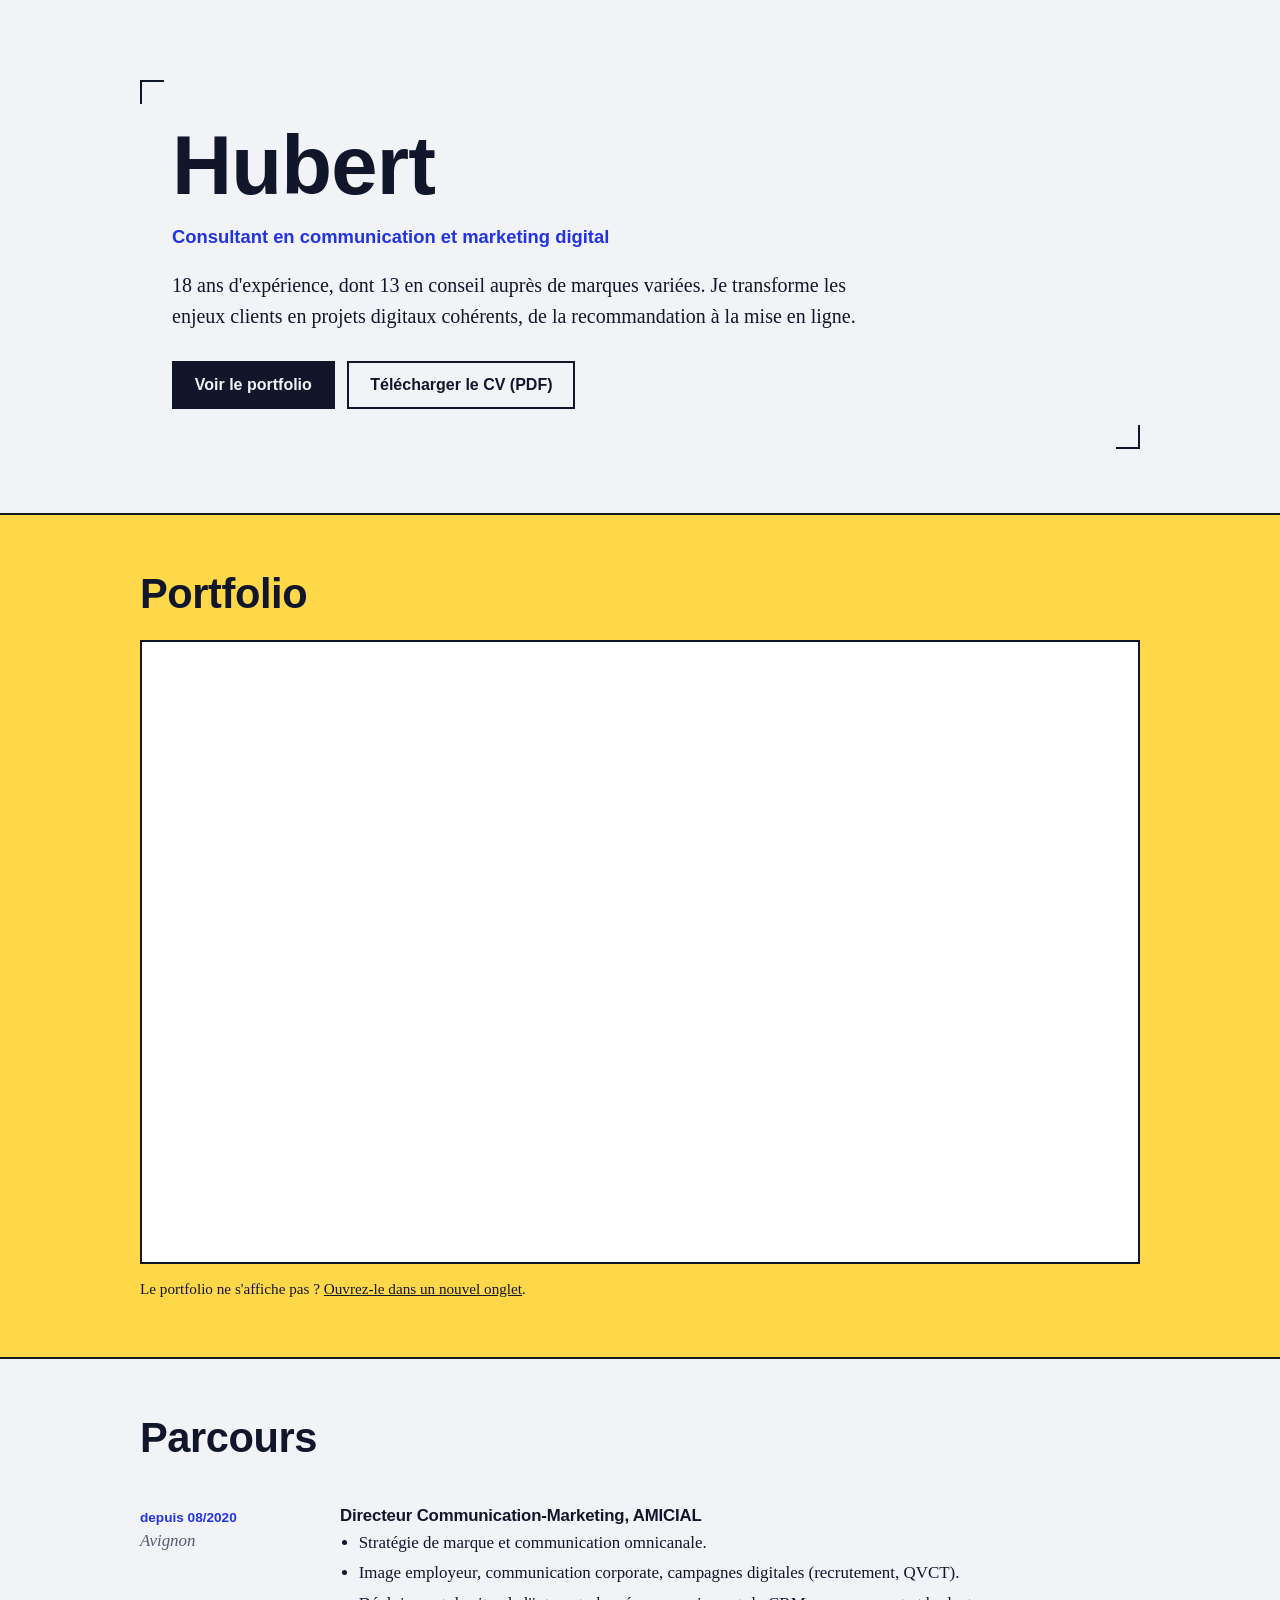
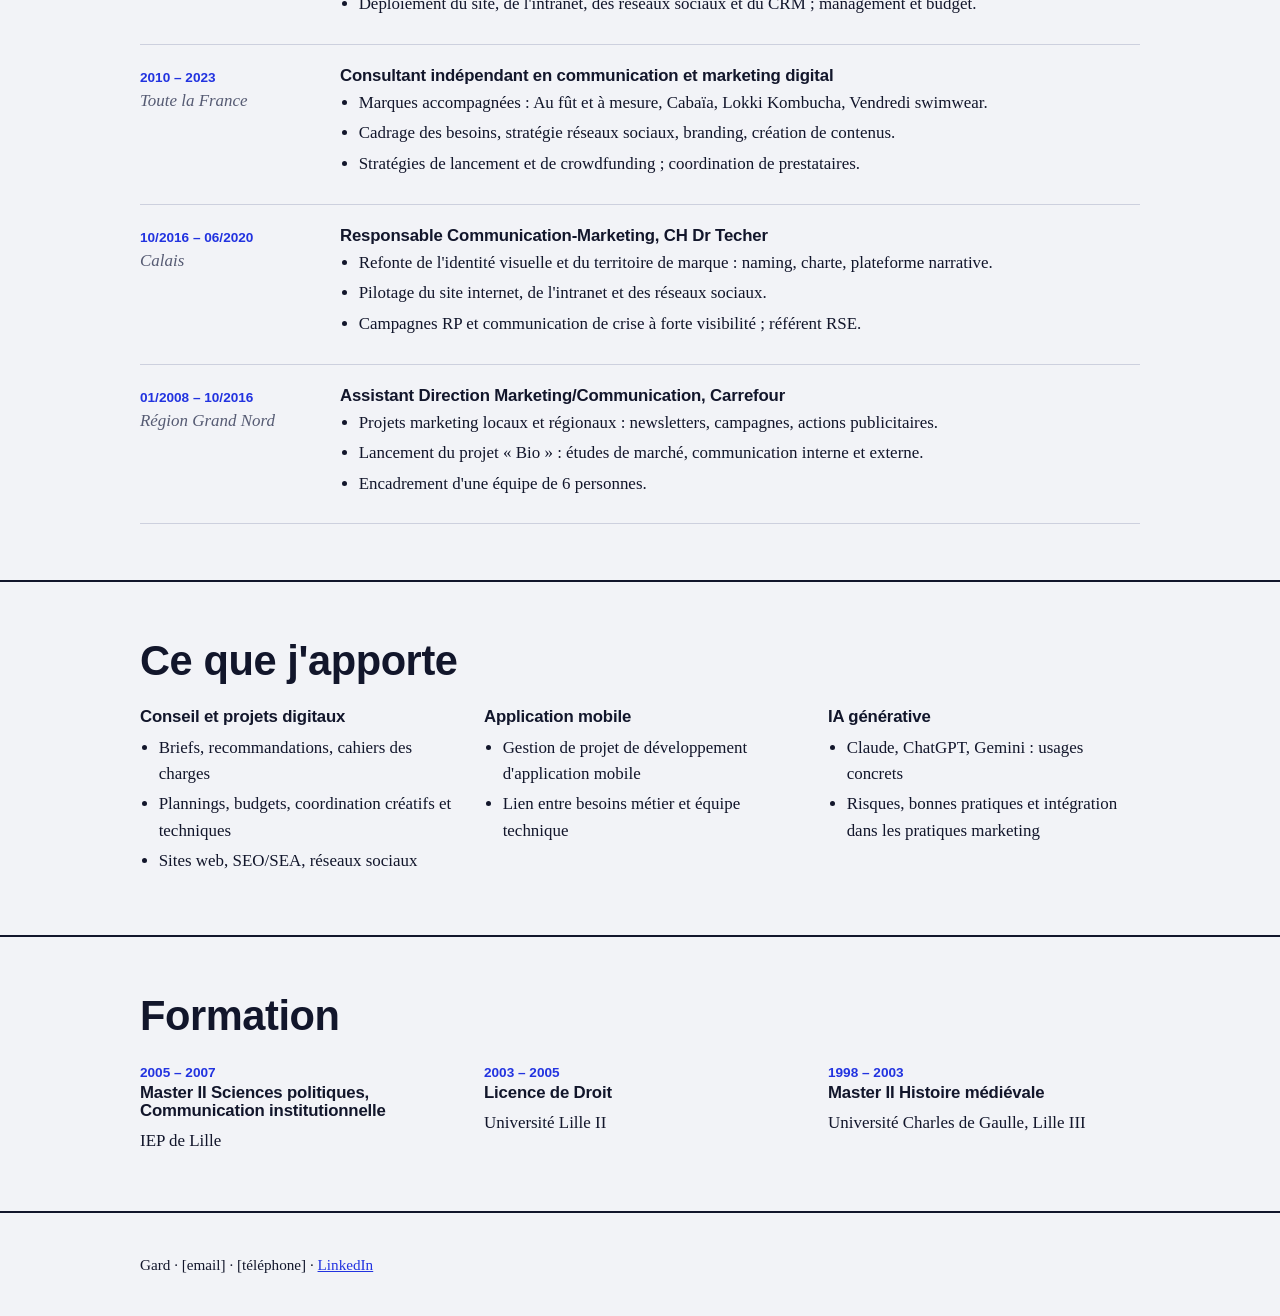
==== index.html @ 2e9933cd "Add files via upload" ====
<!DOCTYPE html>
<html lang="fr">
<head>
<meta charset="utf-8">
<meta name="viewport" content="width=device-width,initial-scale=1">
<title>Hubert – Consultant communication & marketing digital</title>
<meta name="description" content="18 ans d'expérience en communication, branding et projets digitaux. Portfolio et CV.">
<link rel="stylesheet" href="tokens.css">
<style>
.wrap{max-width:1040px;margin:0 auto;padding:0 1.25rem}
header.hero{padding:5rem 0 4rem}
.hero .marks{padding:2.5rem 2rem}
.hero h1{font-size:clamp(2.6rem,7vw,5.2rem)}
.hero .role{font:600 1.15rem var(--head);color:var(--klein);margin:.9rem 0 1.4rem}
.hero p.lead{max-width:36em;font-size:1.25rem}
.btns{display:flex;flex-wrap:wrap;gap:.8rem;margin-top:1.8rem}
.btn{font:600 1rem var(--head);padding:.8rem 1.3rem;text-decoration:none;border:2px solid var(--ink);color:var(--ink)}
.btn.main{background:var(--ink);color:var(--paper)}
.btn:hover{background:var(--marker);color:var(--ink)}
section{padding:3.5rem 0;border-top:2px solid var(--ink)}
section>.wrap>h2{font-size:clamp(1.8rem,4vw,2.6rem);margin-bottom:1.5rem}
#portfolio{background:var(--marker)}
.frame{position:relative;padding-top:62%;background:#fff;border:2px solid var(--ink)}
.frame iframe{position:absolute;inset:0;width:100%;height:100%;border:0}
.note{margin-top:.8rem;font-size:.95rem}
#portfolio a{color:var(--ink)}
.job{display:grid;grid-template-columns:11rem 1fr;gap:1.5rem;padding:1.4rem 0;border-bottom:1px solid var(--line)}
.job .org{color:var(--mute);font-style:italic}
.cols{display:grid;grid-template-columns:repeat(auto-fit,minmax(15rem,1fr));gap:2rem}
.cols h3{margin-bottom:.5rem}
footer{padding:2.5rem 0;border-top:2px solid var(--ink);font-size:.95rem}
@media(max-width:640px){.job{grid-template-columns:1fr;gap:.3rem}.hero .marks{padding:1.5rem 1rem}}
</style>
</head>
<body>
<header class="hero"><div class="wrap"><div class="marks">
<h1>Hubert</h1>
<p class="role">Consultant en communication et marketing digital</p>
<p class="lead">18 ans d'expérience, dont 13 en conseil auprès de marques variées. Je transforme les enjeux clients en projets digitaux cohérents, de la recommandation à la mise en ligne.</p>
<div class="btns">
<a class="btn main" href="#portfolio">Voir le portfolio</a>
<a class="btn" href="CV_Hubert_2026.pdf" download>Télécharger le CV (PDF)</a>
</div></div></div></header>

<main>
<section id="portfolio"><div class="wrap">
<h2>Portfolio</h2>
<div class="frame"><iframe src="https://indd.adobe.com/embed/0870423f-14b8-4787-8706-5e90359103ed?startpage=1&allowFullscreen=true" title="Portfolio Adobe InDesign" allowfullscreen loading="lazy"></iframe></div>
<p class="note">Le portfolio ne s'affiche pas ? <a href="https://indd.adobe.com/view/0870423f-14b8-4787-8706-5e90359103ed" target="_blank" rel="noopener">Ouvrez-le dans un nouvel onglet</a>.</p>
</div></section>

<section id="parcours"><div class="wrap">
<h2>Parcours</h2>
<article class="job"><div><p class="dates">depuis 08/2020</p><p class="org">Avignon</p></div><div>
<h3>Directeur Communication-Marketing, AMICIAL</h3>
<ul class="tight"><li>Stratégie de marque et communication omnicanale.</li><li>Image employeur, communication corporate, campagnes digitales (recrutement, QVCT).</li><li>Déploiement du site, de l'intranet, des réseaux sociaux et du CRM ; management et budget.</li></ul></div></article>
<article class="job"><div><p class="dates">2010 – 2023</p><p class="org">Toute la France</p></div><div>
<h3>Consultant indépendant en communication et marketing digital</h3>
<ul class="tight"><li>Marques accompagnées : Au fût et à mesure, Cabaïa, Lokki Kombucha, Vendredi swimwear.</li><li>Cadrage des besoins, stratégie réseaux sociaux, branding, création de contenus.</li><li>Stratégies de lancement et de crowdfunding ; coordination de prestataires.</li></ul></div></article>
<article class="job"><div><p class="dates">10/2016 – 06/2020</p><p class="org">Calais</p></div><div>
<h3>Responsable Communication-Marketing, CH Dr Techer</h3>
<ul class="tight"><li>Refonte de l'identité visuelle et du territoire de marque : naming, charte, plateforme narrative.</li><li>Pilotage du site internet, de l'intranet et des réseaux sociaux.</li><li>Campagnes RP et communication de crise à forte visibilité ; référent RSE.</li></ul></div></article>
<article class="job"><div><p class="dates">01/2008 – 10/2016</p><p class="org">Région Grand Nord</p></div><div>
<h3>Assistant Direction Marketing/Communication, Carrefour</h3>
<ul class="tight"><li>Projets marketing locaux et régionaux : newsletters, campagnes, actions publicitaires.</li><li>Lancement du projet « Bio » : études de marché, communication interne et externe.</li><li>Encadrement d'une équipe de 6 personnes.</li></ul></div></article>
</div></section>

<section id="competences"><div class="wrap">
<h2>Ce que j'apporte</h2>
<div class="cols">
<div><h3>Conseil et projets digitaux</h3><ul class="tight"><li>Briefs, recommandations, cahiers des charges</li><li>Plannings, budgets, coordination créatifs et techniques</li><li>Sites web, SEO/SEA, réseaux sociaux</li></ul></div>
<div><h3>Application mobile</h3><ul class="tight"><li>Gestion de projet de développement d'application mobile</li><li>Lien entre besoins métier et équipe technique</li></ul></div>
<div><h3>IA générative</h3><ul class="tight"><li>Claude, ChatGPT, Gemini : usages concrets</li><li>Risques, bonnes pratiques et intégration dans les pratiques marketing</li></ul></div>
</div></div></section>

<section id="formation"><div class="wrap">
<h2>Formation</h2>
<div class="cols">
<div><p class="dates">2005 – 2007</p><h3>Master II Sciences politiques, Communication institutionnelle</h3><p class="org">IEP de Lille</p></div>
<div><p class="dates">2003 – 2005</p><h3>Licence de Droit</h3><p class="org">Université Lille II</p></div>
<div><p class="dates">1998 – 2003</p><h3>Master II Histoire médiévale</h3><p class="org">Université Charles de Gaulle, Lille III</p></div>
</div></div></section>
</main>

<footer><div class="wrap">
<p>Gard · [email] · [téléphone] · <a href="[lien LinkedIn]">LinkedIn</a></p>
</div></footer>
</body>
</html>
---- tokens.css ----
@font-face{font-family:Bricolage;font-weight:600;src:url(fonts/bricolage-grotesque-latin-600-normal.woff2)}
@font-face{font-family:Bricolage;font-weight:800;src:url(fonts/bricolage-grotesque-latin-800-normal.woff2)}
@font-face{font-family:Newsreader;font-weight:400;src:url(fonts/newsreader-latin-400-normal.woff2)}
@font-face{font-family:Newsreader;font-weight:500;src:url(fonts/newsreader-latin-500-normal.woff2)}
@font-face{font-family:Newsreader;font-weight:400;font-style:italic;src:url(fonts/newsreader-latin-400-italic.woff2)}
:root{--paper:#F2F3F7;--ink:#12162B;--klein:#2233E0;--marker:#FFD84A;--mute:#565B73;--line:#CDD0DE;
--head:Bricolage,"Helvetica Neue",Arial,sans-serif;--body:Newsreader,Georgia,serif}
*{box-sizing:border-box;margin:0}
body{background:var(--paper);color:var(--ink);font:400 1.06rem/1.55 var(--body)}
h1,h2,h3{font-family:var(--head);font-weight:800;line-height:1.1;letter-spacing:-.01em}
h3{font-weight:600;font-size:1.05rem}
a{color:var(--klein)}
.dates{font-family:var(--head);font-weight:600;color:var(--klein);font-size:.85rem}
.marks{position:relative}
.marks::before,.marks::after{content:"";position:absolute;width:22px;height:22px;border:solid var(--ink);pointer-events:none}
.marks::before{top:0;left:0;border-width:2px 0 0 2px}
.marks::after{bottom:0;right:0;border-width:0 2px 2px 0}
ul.tight{padding-left:1.1em}
ul.tight li{margin:.25em 0}
:focus-visible{outline:3px solid var(--klein);outline-offset:2px}
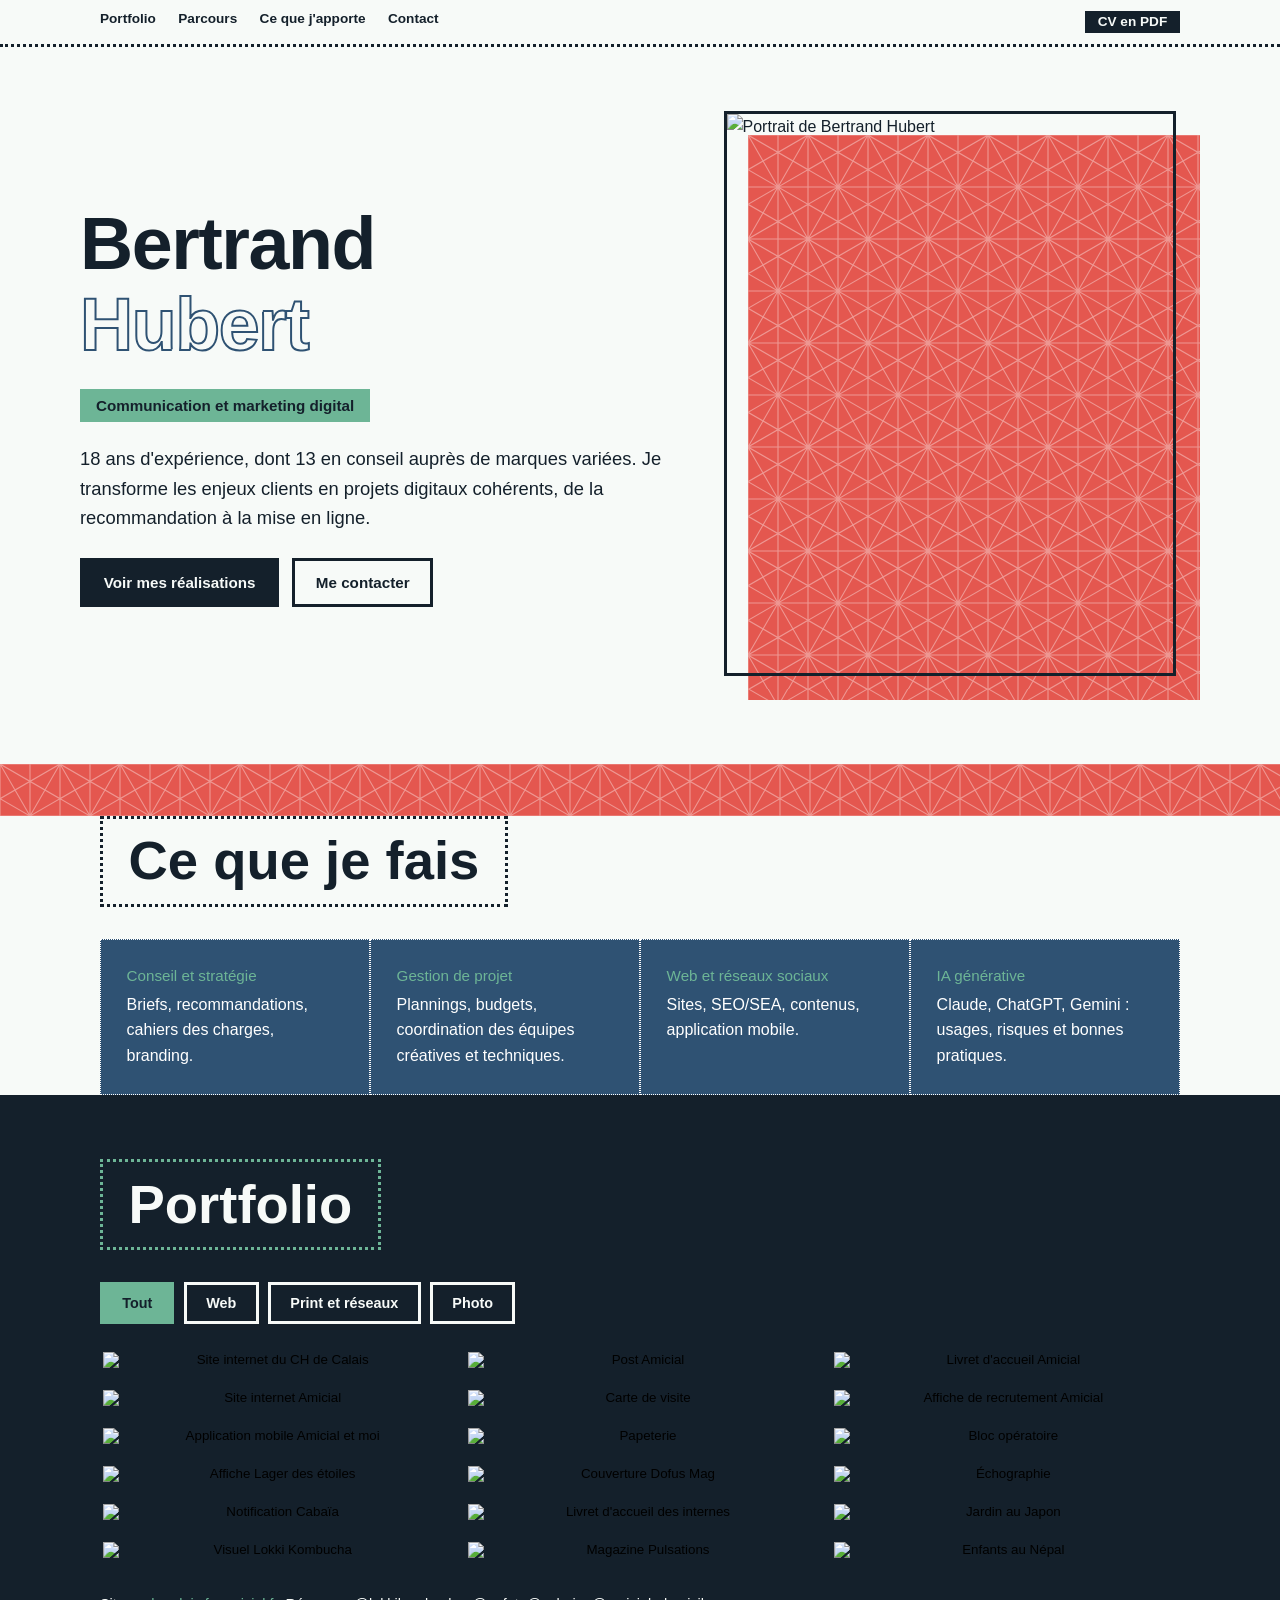
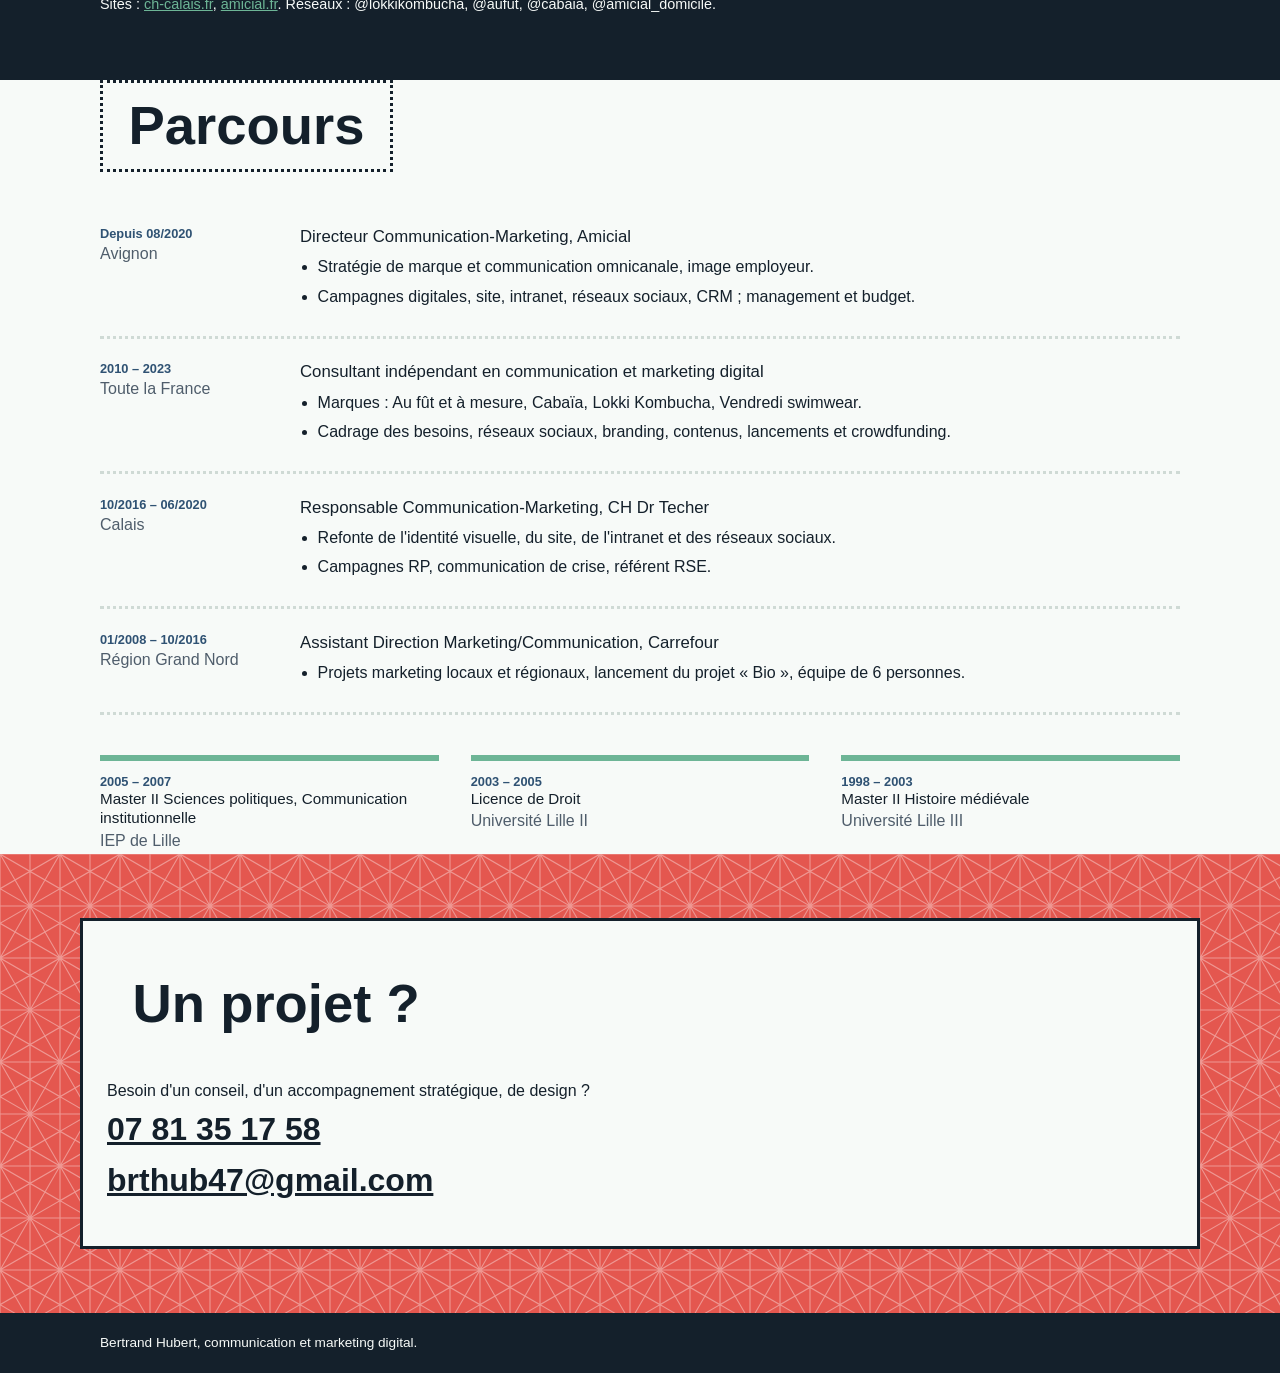
==== commit fb521bfa: "Add files via upload" ====
--- a/index.html
+++ b/index.html
@@ -3,87 +3,133 @@
 <head>
 <meta charset="utf-8">
 <meta name="viewport" content="width=device-width,initial-scale=1">
-<title>Hubert – Consultant communication & marketing digital</title>
-<meta name="description" content="18 ans d'expérience en communication, branding et projets digitaux. Portfolio et CV.">
+<title>Bertrand Hubert – Communication et marketing digital</title>
+<meta name="description" content="18 ans d'expérience en communication, branding et projets digitaux. Portfolio, parcours et contact.">
 <link rel="stylesheet" href="tokens.css">
 <style>
-.wrap{max-width:1040px;margin:0 auto;padding:0 1.25rem}
-header.hero{padding:5rem 0 4rem}
-.hero .marks{padding:2.5rem 2rem}
-.hero h1{font-size:clamp(2.6rem,7vw,5.2rem)}
-.hero .role{font:600 1.15rem var(--head);color:var(--klein);margin:.9rem 0 1.4rem}
-.hero p.lead{max-width:36em;font-size:1.25rem}
-.btns{display:flex;flex-wrap:wrap;gap:.8rem;margin-top:1.8rem}
-.btn{font:600 1rem var(--head);padding:.8rem 1.3rem;text-decoration:none;border:2px solid var(--ink);color:var(--ink)}
-.btn.main{background:var(--ink);color:var(--paper)}
-.btn:hover{background:var(--marker);color:var(--ink)}
-section{padding:3.5rem 0;border-top:2px solid var(--ink)}
-section>.wrap>h2{font-size:clamp(1.8rem,4vw,2.6rem);margin-bottom:1.5rem}
-#portfolio{background:var(--marker)}
-.frame{position:relative;padding-top:62%;background:#fff;border:2px solid var(--ink)}
-.frame iframe{position:absolute;inset:0;width:100%;height:100%;border:0}
-.note{margin-top:.8rem;font-size:.95rem}
-#portfolio a{color:var(--ink)}
-.job{display:grid;grid-template-columns:11rem 1fr;gap:1.5rem;padding:1.4rem 0;border-bottom:1px solid var(--line)}
-.job .org{color:var(--mute);font-style:italic}
+.wrap{max-width:1120px;margin:0 auto;padding:0 1.25rem}
+nav{position:sticky;top:0;z-index:5;background:var(--paper);border-bottom:3px dotted var(--ink)}
+nav .wrap{display:flex;gap:1.4rem;flex-wrap:wrap;padding-top:.7rem;padding-bottom:.7rem;font:700 .85rem var(--body)}
+nav a{color:var(--ink);text-decoration:none}nav a:hover{color:var(--coral)}
+nav .cv{margin-left:auto;background:var(--ink);color:var(--paper);padding:.2rem .8rem}
+.hero{display:grid;grid-template-columns:1.25fr 1fr;gap:3rem;align-items:center;padding:4rem 0}
+.hero h1{font-size:clamp(2.2rem,6vw,4.6rem);letter-spacing:-.02em}
+.hero h1 span{color:transparent;-webkit-text-stroke:2px var(--klein);display:block}
+.chip{display:inline-block;background:var(--marker);font:700 .95rem var(--head);padding:.5rem 1rem;margin:1.4rem 0}
+.hero p.lead{font-size:1.15rem;max-width:34em}
+.btns{display:flex;flex-wrap:wrap;gap:.8rem;margin-top:1.6rem}
+.btn{font:700 .95rem var(--body);padding:.8rem 1.3rem;text-decoration:none;border:3px solid var(--ink);color:var(--ink)}
+.btn.main{background:var(--ink);color:var(--paper)}.btn:hover{background:var(--coral);border-color:var(--coral);color:#fff}
+.photo{position:relative;padding:0 1.5rem 1.5rem 0}
+.photo .asa{position:absolute;inset:1.5rem 0 0 1.5rem}
+.photo img{position:relative;display:block;width:100%;aspect-ratio:4/5;object-fit:cover;border:3px solid var(--ink)}
+.band{height:3.2rem}
+section{padding:4rem 0}
+h2.big{font-size:clamp(1.9rem,5vw,3.4rem);padding:.8rem 1.6rem;display:inline-block;margin-bottom:2rem}
+.do{display:grid;grid-template-columns:repeat(auto-fit,minmax(13rem,1fr));gap:0;background:var(--klein);color:#fff}
+.do div{padding:1.6rem;border:1px dotted #fff}.do h3{margin-bottom:.4rem;color:var(--marker)}
+#portfolio{background:var(--ink);color:var(--paper)}#portfolio h2.big{border-color:var(--marker)}
+.tabs{display:flex;gap:.6rem;flex-wrap:wrap;margin-bottom:1.6rem}
+.tabs button{font:700 .9rem var(--head);padding:.6rem 1.2rem;background:none;color:var(--paper);border:3px solid var(--paper);cursor:pointer}
+.tabs button[aria-pressed=true]{background:var(--marker);border-color:var(--marker);color:var(--ink)}
+.grid{columns:3 15rem;column-gap:1rem}
+.grid button{display:block;width:100%;margin:0 0 1rem;padding:0;border:0;background:none;cursor:zoom-in;break-inside:avoid;position:relative}
+.grid img{display:block;width:100%;height:auto;border:3px solid transparent}
+.grid button:hover img{border-color:var(--coral)}
+.grid [hidden]{display:none}
+.links{margin-top:1rem;font-size:.9rem}.links a{color:var(--marker)}
+dialog{max-width:min(92vw,900px);max-height:92vh;border:3px solid var(--ink);padding:1rem;background:var(--paper);color:var(--ink)}
+dialog::backdrop{background:rgba(20,32,43,.85)}
+dialog img{max-width:100%;max-height:72vh;display:block;margin:0 auto}
+dialog p{margin-top:.8rem}dialog button{margin-top:.8rem;font:700 .9rem var(--body);padding:.5rem 1rem;border:3px solid var(--ink);background:var(--marker);cursor:pointer}
+.job{display:grid;grid-template-columns:11rem 1fr;gap:1.5rem;padding:1.4rem 0;border-bottom:3px dotted var(--line)}
+.job h3{font-size:1.05rem;margin-bottom:.4rem}.org{color:var(--mute)}
 .cols{display:grid;grid-template-columns:repeat(auto-fit,minmax(15rem,1fr));gap:2rem}
-.cols h3{margin-bottom:.5rem}
-footer{padding:2.5rem 0;border-top:2px solid var(--ink);font-size:.95rem}
-@media(max-width:640px){.job{grid-template-columns:1fr;gap:.3rem}.hero .marks{padding:1.5rem 1rem}}
+.cols>div{border-top:6px solid var(--marker);padding-top:.8rem}
+.contact{font:800 clamp(1.1rem,3.6vw,2rem) var(--head);line-height:1.6}.contact a{color:var(--ink)}
+footer{padding:1.2rem 0;color:var(--paper);background:var(--ink);font-size:.85rem}
+@media(max-width:760px){.hero{grid-template-columns:1fr;gap:2rem;padding:2rem 0}.job{grid-template-columns:1fr;gap:.2rem}nav .cv{margin-left:0}}
 </style>
 </head>
 <body>
-<header class="hero"><div class="wrap"><div class="marks">
-<h1>Hubert</h1>
-<p class="role">Consultant en communication et marketing digital</p>
+<nav><div class="wrap"><a href="#portfolio">Portfolio</a><a href="#parcours">Parcours</a><a href="#apport">Ce que j'apporte</a><a href="#contact">Contact</a><a class="cv" href="CV_Bertrand_Hubert_2026.pdf" download>CV en PDF</a></div></nav>
+
+<header class="wrap hero">
+<div>
+<h1>Bertrand <span>Hubert</span></h1>
+<p class="chip">Communication et marketing digital</p>
 <p class="lead">18 ans d'expérience, dont 13 en conseil auprès de marques variées. Je transforme les enjeux clients en projets digitaux cohérents, de la recommandation à la mise en ligne.</p>
-<div class="btns">
-<a class="btn main" href="#portfolio">Voir le portfolio</a>
-<a class="btn" href="CV_Hubert_2026.pdf" download>Télécharger le CV (PDF)</a>
-</div></div></div></header>
+<div class="btns"><a class="btn main" href="#portfolio">Voir mes réalisations</a><a class="btn" href="#contact">Me contacter</a></div>
+</div>
+<div class="photo"><div class="asa" aria-hidden="true"></div><img src="img/portrait.jpg" alt="Portrait de Bertrand Hubert"></div>
+</header>
+<div class="band asa" aria-hidden="true"></div>
 
-<main>
+<section class="wrap" id="apport">
+<h2 class="big dots">Ce que je fais</h2>
+<div class="do">
+<div><h3>Conseil et stratégie</h3><p>Briefs, recommandations, cahiers des charges, branding.</p></div>
+<div><h3>Gestion de projet</h3><p>Plannings, budgets, coordination des équipes créatives et techniques.</p></div>
+<div><h3>Web et réseaux sociaux</h3><p>Sites, SEO/SEA, contenus, application mobile.</p></div>
+<div><h3>IA générative</h3><p>Claude, ChatGPT, Gemini : usages, risques et bonnes pratiques.</p></div>
+</div>
+</section>
+
 <section id="portfolio"><div class="wrap">
-<h2>Portfolio</h2>
-<div class="frame"><iframe src="https://indd.adobe.com/embed/0870423f-14b8-4787-8706-5e90359103ed?startpage=1&allowFullscreen=true" title="Portfolio Adobe InDesign" allowfullscreen loading="lazy"></iframe></div>
-<p class="note">Le portfolio ne s'affiche pas ? <a href="https://indd.adobe.com/view/0870423f-14b8-4787-8706-5e90359103ed" target="_blank" rel="noopener">Ouvrez-le dans un nouvel onglet</a>.</p>
+<h2 class="big dots">Portfolio</h2>
+<div class="tabs" role="group" aria-label="Filtrer les réalisations">
+<button aria-pressed="true" data-f="all">Tout</button><button aria-pressed="false" data-f="web">Web</button><button aria-pressed="false" data-f="print">Print et réseaux</button><button aria-pressed="false" data-f="photo">Photo</button></div>
+<div class="grid" id="grid">
+<button data-c="web" data-t="Site du CH de Calais – refonte et pilotage"><img loading="lazy" src="img/web-ch-calais.jpg" alt="Site internet du CH de Calais"></button>
+<button data-c="web" data-t="Site Amicial"><img loading="lazy" src="img/web-amicial.jpg" alt="Site internet Amicial"></button>
+<button data-c="web" data-t="Application mobile « Amicial &amp; moi »"><img loading="lazy" src="img/web-app-amicial.jpg" alt="Application mobile Amicial et moi"></button>
+<button data-c="print" data-t="Affiche « Lager des étoiles »"><img loading="lazy" src="img/print-lager.jpg" alt="Affiche Lager des étoiles"></button>
+<button data-c="print" data-t="Cabaïa – notification « Santa is coming to town »"><img loading="lazy" src="img/print-cabaia.jpg" alt="Notification Cabaïa"></button>
+<button data-c="print" data-t="Lokki Kombucha – visuel réseaux sociaux"><img loading="lazy" src="img/print-lokki.jpg" alt="Visuel Lokki Kombucha"></button>
+<button data-c="print" data-t="Amicial – post « Recette intervention réussie »"><img loading="lazy" src="img/print-recette.jpg" alt="Post Amicial"></button>
+<button data-c="print" data-t="Identité visuelle – carte de visite"><img loading="lazy" src="img/card.jpg" alt="Carte de visite"></button>
+<button data-c="print" data-t="Identité visuelle – papeterie"><img loading="lazy" src="img/papeterie.jpg" alt="Papeterie"></button>
+<button data-c="print" data-t="Dofus Mag"><img loading="lazy" src="img/dofus.jpg" alt="Couverture Dofus Mag"></button>
+<button data-c="print" data-t="CH de Calais – livret d'accueil des internes"><img loading="lazy" src="img/livret-internes.jpg" alt="Livret d'accueil des internes"></button>
+<button data-c="print" data-t="CH de Calais – magazine Pulsations"><img loading="lazy" src="img/pulsations.jpg" alt="Magazine Pulsations"></button>
+<button data-c="print" data-t="Amicial – livret d'accueil"><img loading="lazy" src="img/livret-amicial.jpg" alt="Livret d'accueil Amicial"></button>
+<button data-c="print" data-t="Amicial – affiche de recrutement"><img loading="lazy" src="img/affiche-recrutement.jpg" alt="Affiche de recrutement Amicial"></button>
+<button data-c="photo" data-t="Photo – bloc opératoire, CH de Calais"><img loading="lazy" src="img/photo-bloc.jpg" alt="Bloc opératoire"></button>
+<button data-c="photo" data-t="Photo – échographie, CH de Calais"><img loading="lazy" src="img/photo-echo.jpg" alt="Échographie"></button>
+<button data-c="photo" data-t="Photo – Japon"><img loading="lazy" src="img/photo-japon.jpg" alt="Jardin au Japon"></button>
+<button data-c="photo" data-t="Photo – Népal"><img loading="lazy" src="img/photo-nepal.jpg" alt="Enfants au Népal"></button>
+</div>
+<p class="links">Sites : <a href="https://www.ch-calais.fr">ch-calais.fr</a>, <a href="https://www.amicial.fr">amicial.fr</a>. Réseaux : @lokkikombucha, @aufut, @cabaia, @amicial_domicile.</p>
 </div></section>
 
-<section id="parcours"><div class="wrap">
-<h2>Parcours</h2>
-<article class="job"><div><p class="dates">depuis 08/2020</p><p class="org">Avignon</p></div><div>
-<h3>Directeur Communication-Marketing, AMICIAL</h3>
-<ul class="tight"><li>Stratégie de marque et communication omnicanale.</li><li>Image employeur, communication corporate, campagnes digitales (recrutement, QVCT).</li><li>Déploiement du site, de l'intranet, des réseaux sociaux et du CRM ; management et budget.</li></ul></div></article>
-<article class="job"><div><p class="dates">2010 – 2023</p><p class="org">Toute la France</p></div><div>
-<h3>Consultant indépendant en communication et marketing digital</h3>
-<ul class="tight"><li>Marques accompagnées : Au fût et à mesure, Cabaïa, Lokki Kombucha, Vendredi swimwear.</li><li>Cadrage des besoins, stratégie réseaux sociaux, branding, création de contenus.</li><li>Stratégies de lancement et de crowdfunding ; coordination de prestataires.</li></ul></div></article>
-<article class="job"><div><p class="dates">10/2016 – 06/2020</p><p class="org">Calais</p></div><div>
-<h3>Responsable Communication-Marketing, CH Dr Techer</h3>
-<ul class="tight"><li>Refonte de l'identité visuelle et du territoire de marque : naming, charte, plateforme narrative.</li><li>Pilotage du site internet, de l'intranet et des réseaux sociaux.</li><li>Campagnes RP et communication de crise à forte visibilité ; référent RSE.</li></ul></div></article>
-<article class="job"><div><p class="dates">01/2008 – 10/2016</p><p class="org">Région Grand Nord</p></div><div>
-<h3>Assistant Direction Marketing/Communication, Carrefour</h3>
-<ul class="tight"><li>Projets marketing locaux et régionaux : newsletters, campagnes, actions publicitaires.</li><li>Lancement du projet « Bio » : études de marché, communication interne et externe.</li><li>Encadrement d'une équipe de 6 personnes.</li></ul></div></article>
-</div></section>
+<dialog id="dlg" aria-label="Réalisation en grand format"><img id="dimg" alt=""><p id="dcap"></p><button id="dx">Fermer</button></dialog>
 
-<section id="competences"><div class="wrap">
-<h2>Ce que j'apporte</h2>
-<div class="cols">
-<div><h3>Conseil et projets digitaux</h3><ul class="tight"><li>Briefs, recommandations, cahiers des charges</li><li>Plannings, budgets, coordination créatifs et techniques</li><li>Sites web, SEO/SEA, réseaux sociaux</li></ul></div>
-<div><h3>Application mobile</h3><ul class="tight"><li>Gestion de projet de développement d'application mobile</li><li>Lien entre besoins métier et équipe technique</li></ul></div>
-<div><h3>IA générative</h3><ul class="tight"><li>Claude, ChatGPT, Gemini : usages concrets</li><li>Risques, bonnes pratiques et intégration dans les pratiques marketing</li></ul></div>
-</div></div></section>
-
-<section id="formation"><div class="wrap">
-<h2>Formation</h2>
-<div class="cols">
+<section class="wrap" id="parcours">
+<h2 class="big dots">Parcours</h2>
+<article class="job"><div><p class="dates">Depuis 08/2020</p><p class="org">Avignon</p></div><div><h3>Directeur Communication-Marketing, Amicial</h3><ul class="tight"><li>Stratégie de marque et communication omnicanale, image employeur.</li><li>Campagnes digitales, site, intranet, réseaux sociaux, CRM ; management et budget.</li></ul></div></article>
+<article class="job"><div><p class="dates">2010 – 2023</p><p class="org">Toute la France</p></div><div><h3>Consultant indépendant en communication et marketing digital</h3><ul class="tight"><li>Marques : Au fût et à mesure, Cabaïa, Lokki Kombucha, Vendredi swimwear.</li><li>Cadrage des besoins, réseaux sociaux, branding, contenus, lancements et crowdfunding.</li></ul></div></article>
+<article class="job"><div><p class="dates">10/2016 – 06/2020</p><p class="org">Calais</p></div><div><h3>Responsable Communication-Marketing, CH Dr Techer</h3><ul class="tight"><li>Refonte de l'identité visuelle, du site, de l'intranet et des réseaux sociaux.</li><li>Campagnes RP, communication de crise, référent RSE.</li></ul></div></article>
+<article class="job"><div><p class="dates">01/2008 – 10/2016</p><p class="org">Région Grand Nord</p></div><div><h3>Assistant Direction Marketing/Communication, Carrefour</h3><ul class="tight"><li>Projets marketing locaux et régionaux, lancement du projet « Bio », équipe de 6 personnes.</li></ul></div></article>
+<div class="cols" style="margin-top:2.5rem">
 <div><p class="dates">2005 – 2007</p><h3>Master II Sciences politiques, Communication institutionnelle</h3><p class="org">IEP de Lille</p></div>
 <div><p class="dates">2003 – 2005</p><h3>Licence de Droit</h3><p class="org">Université Lille II</p></div>
-<div><p class="dates">1998 – 2003</p><h3>Master II Histoire médiévale</h3><p class="org">Université Charles de Gaulle, Lille III</p></div>
-</div></div></section>
-</main>
+<div><p class="dates">1998 – 2003</p><h3>Master II Histoire médiévale</h3><p class="org">Université Lille III</p></div></div>
+</section>
 
-<footer><div class="wrap">
-<p>Gard · [email] · [téléphone] · <a href="[lien LinkedIn]">LinkedIn</a></p>
-</div></footer>
+<section id="contact" class="asa"><div class="wrap" style="background:var(--paper);padding:2.5rem 1.5rem;border:3px solid var(--ink)">
+<h2 class="big">Un projet ?</h2>
+<p>Besoin d'un conseil, d'un accompagnement stratégique, de design ?</p>
+<p class="contact"><a href="tel:+33781351758">07 81 35 17 58</a><br><a href="mailto:brthub47@gmail.com">brthub47@gmail.com</a></p>
+</div></section>
+<footer><div class="wrap">Bertrand Hubert, communication et marketing digital.</div></footer>
+
+<script>
+const g=document.getElementById('grid'),b=[...g.children],d=document.getElementById('dlg');
+document.querySelectorAll('.tabs button').forEach(t=>t.onclick=()=>{
+document.querySelectorAll('.tabs button').forEach(x=>x.setAttribute('aria-pressed',x===t));
+b.forEach(i=>i.hidden=t.dataset.f!=='all'&&i.dataset.c!==t.dataset.f)});
+b.forEach(i=>i.onclick=()=>{const m=i.querySelector('img');dimg.src=m.src;dimg.alt=m.alt;dcap.innerHTML=i.dataset.t;d.showModal()});
+dx.onclick=()=>d.close();d.onclick=e=>{if(e.target===d)d.close()};
+</script>
 </body>
 </html>
--- a/tokens.css
+++ b/tokens.css
@@ -1,20 +1,16 @@
-@font-face{font-family:Bricolage;font-weight:600;src:url(fonts/bricolage-grotesque-latin-600-normal.woff2)}
-@font-face{font-family:Bricolage;font-weight:800;src:url(fonts/bricolage-grotesque-latin-800-normal.woff2)}
-@font-face{font-family:Newsreader;font-weight:400;src:url(fonts/newsreader-latin-400-normal.woff2)}
-@font-face{font-family:Newsreader;font-weight:500;src:url(fonts/newsreader-latin-500-normal.woff2)}
-@font-face{font-family:Newsreader;font-weight:400;font-style:italic;src:url(fonts/newsreader-latin-400-italic.woff2)}
-:root{--paper:#F2F3F7;--ink:#12162B;--klein:#2233E0;--marker:#FFD84A;--mute:#565B73;--line:#CDD0DE;
---head:Bricolage,"Helvetica Neue",Arial,sans-serif;--body:Newsreader,Georgia,serif}
+@font-face{font-family:Unbounded;font-weight:500;src:url(fonts/unbounded-latin-500-normal.woff2)}
+@font-face{font-family:Unbounded;font-weight:800;src:url(fonts/unbounded-latin-800-normal.woff2)}
+@font-face{font-family:Montserrat;font-weight:500;src:url(fonts/montserrat-latin-500-normal.woff2)}
+@font-face{font-family:Montserrat;font-weight:700;src:url(fonts/montserrat-latin-700-normal.woff2)}
+:root{--paper:#F7FAF8;--ink:#14202B;--klein:#2F5273;--marker:#6DB596;--coral:#E4574F;--mute:#4F5D6B;--line:#CFDAD5;
+--head:Unbounded,"Arial Black",Arial,sans-serif;--body:Montserrat,"Helvetica Neue",Arial,sans-serif}
 *{box-sizing:border-box;margin:0}
-body{background:var(--paper);color:var(--ink);font:400 1.06rem/1.55 var(--body)}
-h1,h2,h3{font-family:var(--head);font-weight:800;line-height:1.1;letter-spacing:-.01em}
-h3{font-weight:600;font-size:1.05rem}
+body{background:var(--paper);color:var(--ink);font:500 1rem/1.6 var(--body)}
+h1,h2,h3{font-family:var(--head);font-weight:800;line-height:1.1}
+h3{font-weight:500;font-size:.95rem;line-height:1.3}
 a{color:var(--klein)}
-.dates{font-family:var(--head);font-weight:600;color:var(--klein);font-size:.85rem}
-.marks{position:relative}
-.marks::before,.marks::after{content:"";position:absolute;width:22px;height:22px;border:solid var(--ink);pointer-events:none}
-.marks::before{top:0;left:0;border-width:2px 0 0 2px}
-.marks::after{bottom:0;right:0;border-width:0 2px 2px 0}
-ul.tight{padding-left:1.1em}
-ul.tight li{margin:.25em 0}
-:focus-visible{outline:3px solid var(--klein);outline-offset:2px}
+.dates{font:700 .8rem var(--body);color:var(--klein)}
+.asa{background:var(--coral) url(asanoha.svg)}
+.dots{border:3px dotted var(--ink)}
+ul.tight{padding-left:1.1em}ul.tight li{margin:.25em 0}
+:focus-visible{outline:3px solid var(--coral);outline-offset:2px}
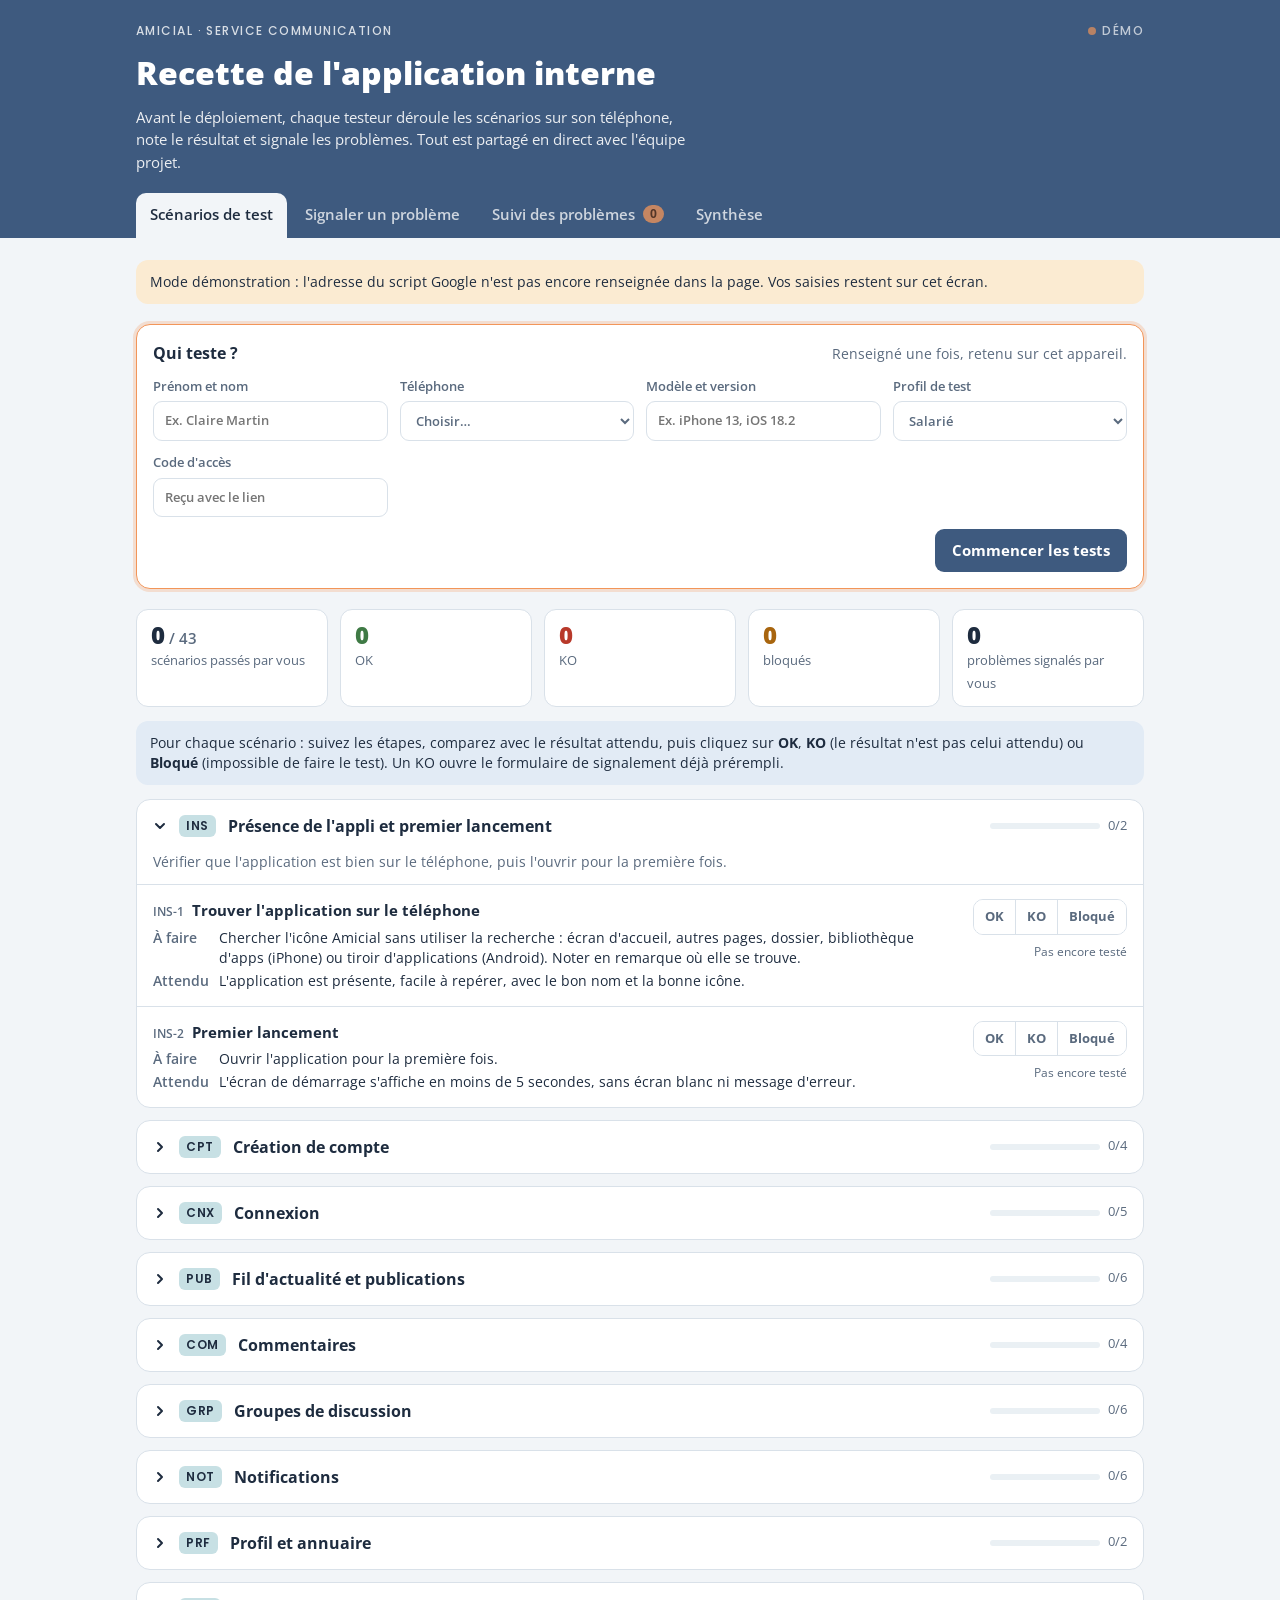
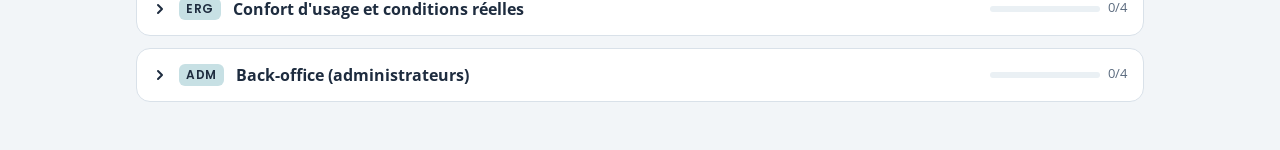
==== commit 201ef2e0: "Add files via upload" ====
--- a/index.html
+++ b/index.html
@@ -1,135 +1,760 @@
-<!DOCTYPE html>
+<!doctype html>
 <html lang="fr">
 <head>
 <meta charset="utf-8">
-<meta name="viewport" content="width=device-width,initial-scale=1">
-<title>Bertrand Hubert – Communication et marketing digital</title>
-<meta name="description" content="18 ans d'expérience en communication, branding et projets digitaux. Portfolio, parcours et contact.">
-<link rel="stylesheet" href="tokens.css">
+<meta name="viewport" content="width=device-width,initial-scale=1,viewport-fit=cover">
+<meta name="robots" content="noindex,nofollow">
+<title>Recette appli Amicial</title>
+<link rel="preconnect" href="https://fonts.googleapis.com">
+<link rel="preconnect" href="https://fonts.gstatic.com" crossorigin>
+<link rel="stylesheet" href="https://fonts.googleapis.com/css2?family=Open+Sans:wght@400;600;700;800&family=Poppins:wght@500;600&display=swap">
 <style>
-.wrap{max-width:1120px;margin:0 auto;padding:0 1.25rem}
-nav{position:sticky;top:0;z-index:5;background:var(--paper);border-bottom:3px dotted var(--ink)}
-nav .wrap{display:flex;gap:1.4rem;flex-wrap:wrap;padding-top:.7rem;padding-bottom:.7rem;font:700 .85rem var(--body)}
-nav a{color:var(--ink);text-decoration:none}nav a:hover{color:var(--coral)}
-nav .cv{margin-left:auto;background:var(--ink);color:var(--paper);padding:.2rem .8rem}
-.hero{display:grid;grid-template-columns:1.25fr 1fr;gap:3rem;align-items:center;padding:4rem 0}
-.hero h1{font-size:clamp(2.2rem,6vw,4.6rem);letter-spacing:-.02em}
-.hero h1 span{color:transparent;-webkit-text-stroke:2px var(--klein);display:block}
-.chip{display:inline-block;background:var(--marker);font:700 .95rem var(--head);padding:.5rem 1rem;margin:1.4rem 0}
-.hero p.lead{font-size:1.15rem;max-width:34em}
-.btns{display:flex;flex-wrap:wrap;gap:.8rem;margin-top:1.6rem}
-.btn{font:700 .95rem var(--body);padding:.8rem 1.3rem;text-decoration:none;border:3px solid var(--ink);color:var(--ink)}
-.btn.main{background:var(--ink);color:var(--paper)}.btn:hover{background:var(--coral);border-color:var(--coral);color:#fff}
-.photo{position:relative;padding:0 1.5rem 1.5rem 0}
-.photo .asa{position:absolute;inset:1.5rem 0 0 1.5rem}
-.photo img{position:relative;display:block;width:100%;aspect-ratio:4/5;object-fit:cover;border:3px solid var(--ink)}
-.band{height:3.2rem}
-section{padding:4rem 0}
-h2.big{font-size:clamp(1.9rem,5vw,3.4rem);padding:.8rem 1.6rem;display:inline-block;margin-bottom:2rem}
-.do{display:grid;grid-template-columns:repeat(auto-fit,minmax(13rem,1fr));gap:0;background:var(--klein);color:#fff}
-.do div{padding:1.6rem;border:1px dotted #fff}.do h3{margin-bottom:.4rem;color:var(--marker)}
-#portfolio{background:var(--ink);color:var(--paper)}#portfolio h2.big{border-color:var(--marker)}
-.tabs{display:flex;gap:.6rem;flex-wrap:wrap;margin-bottom:1.6rem}
-.tabs button{font:700 .9rem var(--head);padding:.6rem 1.2rem;background:none;color:var(--paper);border:3px solid var(--paper);cursor:pointer}
-.tabs button[aria-pressed=true]{background:var(--marker);border-color:var(--marker);color:var(--ink)}
-.grid{columns:3 15rem;column-gap:1rem}
-.grid button{display:block;width:100%;margin:0 0 1rem;padding:0;border:0;background:none;cursor:zoom-in;break-inside:avoid;position:relative}
-.grid img{display:block;width:100%;height:auto;border:3px solid transparent}
-.grid button:hover img{border-color:var(--coral)}
-.grid [hidden]{display:none}
-.links{margin-top:1rem;font-size:.9rem}.links a{color:var(--marker)}
-dialog{max-width:min(92vw,900px);max-height:92vh;border:3px solid var(--ink);padding:1rem;background:var(--paper);color:var(--ink)}
-dialog::backdrop{background:rgba(20,32,43,.85)}
-dialog img{max-width:100%;max-height:72vh;display:block;margin:0 auto}
-dialog p{margin-top:.8rem}dialog button{margin-top:.8rem;font:700 .9rem var(--body);padding:.5rem 1rem;border:3px solid var(--ink);background:var(--marker);cursor:pointer}
-.job{display:grid;grid-template-columns:11rem 1fr;gap:1.5rem;padding:1.4rem 0;border-bottom:3px dotted var(--line)}
-.job h3{font-size:1.05rem;margin-bottom:.4rem}.org{color:var(--mute)}
-.cols{display:grid;grid-template-columns:repeat(auto-fit,minmax(15rem,1fr));gap:2rem}
-.cols>div{border-top:6px solid var(--marker);padding-top:.8rem}
-.contact{font:800 clamp(1.1rem,3.6vw,2rem) var(--head);line-height:1.6}.contact a{color:var(--ink)}
-footer{padding:1.2rem 0;color:var(--paper);background:var(--ink);font-size:.85rem}
-@media(max-width:760px){.hero{grid-template-columns:1fr;gap:2rem;padding:2rem 0}.job{grid-template-columns:1fr;gap:.2rem}nav .cv{margin-left:0}}
+:root{color-scheme:light;padding-top:env(safe-area-inset-top,0px);padding-bottom:env(safe-area-inset-bottom,0px)}
+body{margin:0}
+img{max-width:100%}
+[hidden]{display:none!important}
+:root{
+  --bg:#F2F5F8; --surface:#FFFFFF; --surface2:#EAF0F4; --ink:#1E2C3F; --muted:#5A6A7E; --line:#D9E1E9;
+  --brand:#3E5A7F; --brand-ink:#FFFFFF; --accent:#F29559; --accent-ink:#5A2A0C; --sky:#C7E0E4;
+  --ok:#3F7A45; --ok-bg:#E3F0E3; --ko:#B8392A; --ko-bg:#F9E3DF; --warn:#A8650E; --warn-bg:#FBEBD2; --info-bg:#E2EBF5;
+  --shadow:0 1px 2px rgba(30,44,63,.06),0 4px 14px rgba(30,44,63,.06);
+  --f-ui:"Open Sans",system-ui,-apple-system,"Segoe UI",Roboto,sans-serif;
+  --f-sub:"Poppins","Open Sans",system-ui,sans-serif;
+}
+@media (prefers-color-scheme:dark){:root:not([data-theme="light"]){
+  color-scheme:dark;
+  --bg:#111922; --surface:#19232F; --surface2:#1F2B39; --ink:#E4EBF2; --muted:#9AA9BA; --line:#2B3949;
+  --brand:#2F4866; --brand-ink:#F1F5F9; --accent:#F4A673; --accent-ink:#2B1406; --sky:#284750;
+  --ok:#86BE8A; --ok-bg:#1F3324; --ko:#EE8575; --ko-bg:#3A1F1B; --warn:#E8B062; --warn-bg:#3A2C15; --info-bg:#1E2C3E;
+  --shadow:0 1px 2px rgba(0,0,0,.3),0 4px 14px rgba(0,0,0,.25);
+}}
+:root[data-theme="dark"]{
+  color-scheme:dark;
+  --bg:#111922; --surface:#19232F; --surface2:#1F2B39; --ink:#E4EBF2; --muted:#9AA9BA; --line:#2B3949;
+  --brand:#2F4866; --brand-ink:#F1F5F9; --accent:#F4A673; --accent-ink:#2B1406; --sky:#284750;
+  --ok:#86BE8A; --ok-bg:#1F3324; --ko:#EE8575; --ko-bg:#3A1F1B; --warn:#E8B062; --warn-bg:#3A2C15; --info-bg:#1E2C3E;
+  --shadow:0 1px 2px rgba(0,0,0,.3),0 4px 14px rgba(0,0,0,.25);
+}
+*{box-sizing:border-box}
+body{background:var(--bg);color:var(--ink);font-family:var(--f-ui);font-size:15px;line-height:1.5}
+button,input,select,textarea{font:inherit;color:inherit}
+:focus-visible{outline:2px solid var(--accent);outline-offset:2px}
+.wrap{max-width:1040px;margin:0 auto;padding-inline:16px}
+
+/* header */
+.top{background:var(--brand);color:var(--brand-ink)}
+.top .wrap{padding-block:22px 0;display:flex;flex-direction:column;gap:14px}
+.eyebrow{font-family:var(--f-sub);font-weight:500;font-size:12px;letter-spacing:.12em;text-transform:uppercase;opacity:.8}
+h1{font-weight:800;font-size:clamp(24px,4vw,32px);line-height:1.15;margin:0;text-wrap:balance}
+.lede{margin:0;max-width:62ch;opacity:.9}
+.tabs{display:flex;gap:4px;overflow-x:auto;margin-top:6px;scrollbar-width:none}
+.tab{appearance:none;border:0;background:transparent;color:var(--brand-ink);opacity:.75;padding:10px 14px 12px;font-weight:600;border-radius:10px 10px 0 0;cursor:pointer;white-space:nowrap;display:flex;gap:8px;align-items:center}
+.tab:hover{opacity:1}
+.tab[aria-selected="true"]{background:var(--bg);color:var(--ink);opacity:1}
+.count{font-size:12px;font-weight:700;background:var(--accent);color:var(--accent-ink);border-radius:99px;padding:0 7px;min-width:20px;text-align:center}
+
+main .wrap{padding-block:22px 48px;display:flex;flex-direction:column;gap:20px}
+
+/* identity */
+.who{background:var(--surface);border:1px solid var(--line);border-radius:14px;padding:16px;display:flex;flex-direction:column;gap:12px;box-shadow:var(--shadow)}
+.who.missing{border-color:var(--accent);box-shadow:0 0 0 3px color-mix(in srgb,var(--accent) 25%,transparent)}
+.who-head{display:flex;justify-content:space-between;gap:12px;flex-wrap:wrap;align-items:baseline}
+.who h2{font-size:16px;margin:0}
+.who p{margin:0;color:var(--muted);font-size:13.5px}
+.grid3{display:grid;grid-template-columns:repeat(auto-fit,minmax(190px,1fr));gap:12px}
+label.f{display:flex;flex-direction:column;gap:5px;font-size:13px;font-weight:600;color:var(--muted)}
+input[type=text],input[type=search],select,textarea{background:var(--surface);border:1px solid var(--line);border-radius:9px;padding:9px 11px;width:100%;min-width:0}
+textarea{resize:vertical;min-height:70px}
+input:focus,select:focus,textarea:focus{border-color:var(--brand)}
+.who-summary{display:flex;align-items:center;gap:10px;flex-wrap:wrap}
+.chip{display:inline-flex;align-items:center;gap:6px;border-radius:99px;padding:3px 10px;font-size:12.5px;font-weight:600;background:var(--surface2);color:var(--ink)}
+.linkbtn{appearance:none;border:0;background:none;color:var(--brand);font-weight:600;cursor:pointer;padding:0;text-decoration:underline;text-underline-offset:3px}
+:root[data-theme="dark"] .linkbtn{color:var(--accent)}
+@media (prefers-color-scheme:dark){:root:not([data-theme="light"]) .linkbtn{color:var(--accent)}}
+
+.btn{appearance:none;border:1px solid transparent;background:var(--brand);color:#fff;border-radius:9px;padding:9px 16px;font-weight:700;cursor:pointer}
+.btn.accent{background:var(--accent);color:var(--accent-ink)}
+.btn.ghost{background:transparent;border-color:var(--line);color:var(--ink)}
+.btn:disabled{opacity:.5;cursor:not-allowed}
+
+.notice{border-radius:12px;padding:12px 14px;background:var(--info-bg);font-size:13.5px}
+.notice.warn{background:var(--warn-bg)}
+
+/* progress strip */
+.strip{display:grid;grid-template-columns:repeat(auto-fit,minmax(150px,1fr));gap:12px}
+.stat{background:var(--surface);border:1px solid var(--line);border-radius:12px;padding:12px 14px}
+.stat b{display:block;font-size:24px;font-weight:800;font-variant-numeric:tabular-nums;line-height:1.1}
+.stat span{font-size:12.5px;color:var(--muted)}
+
+/* modules */
+.module{background:var(--surface);border:1px solid var(--line);border-radius:14px;overflow:hidden}
+.module>summary{list-style:none;cursor:pointer;padding:14px 16px;display:flex;gap:12px;align-items:center;flex-wrap:wrap}
+.module>summary::-webkit-details-marker{display:none}
+.mcode{font-family:var(--f-sub);font-weight:600;font-size:12px;letter-spacing:.06em;background:var(--sky);color:var(--ink);border-radius:6px;padding:2px 7px}
+.mname{font-weight:700;font-size:16px;flex:1 1 180px}
+.mprog{display:flex;align-items:center;gap:8px;font-size:12.5px;color:var(--muted);font-variant-numeric:tabular-nums}
+.bar{width:110px;height:6px;border-radius:9px;background:var(--surface2);overflow:hidden;display:flex}
+.bar i{display:block;height:100%}
+.bar .o{background:var(--ok)} .bar .k{background:var(--ko)} .bar .b{background:var(--warn)}
+.chev{transition:transform .2s}
+details[open]>summary .chev{transform:rotate(90deg)}
+.mdesc{margin:0;padding:0 16px 12px;color:var(--muted);font-size:13.5px}
+.scn{border-top:1px solid var(--line);padding:14px 16px;display:grid;grid-template-columns:minmax(0,1fr) auto;gap:10px 16px}
+.scn-main{display:flex;flex-direction:column;gap:6px;min-width:0}
+.scn-title{font-weight:700;display:flex;gap:8px;align-items:baseline;flex-wrap:wrap}
+.scn-id{font-size:12px;color:var(--muted);font-variant-numeric:tabular-nums;font-weight:600}
+.scn dl{margin:0;display:grid;grid-template-columns:auto 1fr;gap:3px 10px;font-size:13.5px}
+.scn dt{color:var(--muted);font-weight:600}
+.scn dd{margin:0}
+.scn-side{display:flex;flex-direction:column;gap:8px;align-items:flex-end}
+.seg{display:inline-flex;border:1px solid var(--line);border-radius:10px;overflow:hidden}
+.seg button{appearance:none;border:0;background:var(--surface);padding:7px 11px;font-weight:700;font-size:13px;cursor:pointer;color:var(--muted)}
+.seg button+button{border-left:1px solid var(--line)}
+.seg button[aria-pressed="true"][data-s="ok"]{background:var(--ok-bg);color:var(--ok)}
+.seg button[aria-pressed="true"][data-s="ko"]{background:var(--ko-bg);color:var(--ko)}
+.seg button[aria-pressed="true"][data-s="bloque"]{background:var(--warn-bg);color:var(--warn)}
+.others{font-size:12px;color:var(--muted);font-variant-numeric:tabular-nums;text-align:right}
+.scn-note{grid-column:1/-1;display:flex;gap:10px;align-items:flex-start;flex-wrap:wrap}
+.scn-note textarea{flex:1 1 260px;min-height:44px}
+.scn.admin .scn-title::after{content:"Admins";font-size:11px;font-weight:700;letter-spacing:.05em;text-transform:uppercase;background:var(--surface2);color:var(--muted);padding:1px 7px;border-radius:99px}
+@media (max-width:620px){.scn{grid-template-columns:1fr}.scn-side{align-items:flex-start}.others{text-align:left}}
+
+/* form */
+.card{background:var(--surface);border:1px solid var(--line);border-radius:14px;padding:18px;display:flex;flex-direction:column;gap:14px}
+.card h2{margin:0;font-size:18px}
+.sev{display:flex;gap:8px;flex-wrap:wrap}
+.sev label{flex:1 1 160px;border:1px solid var(--line);border-radius:10px;padding:10px 12px;cursor:pointer;display:flex;flex-direction:column;gap:2px;font-size:13px}
+.sev label b{font-size:14px}
+.sev label span{color:var(--muted)}
+.sev input{position:absolute;opacity:0;pointer-events:none}
+.sev label:has(input:checked){border-color:var(--brand);background:var(--surface2);box-shadow:inset 0 0 0 1px var(--brand)}
+.sev label:has(input:focus-visible){outline:2px solid var(--accent);outline-offset:2px}
+.row-end{display:flex;justify-content:flex-end;gap:10px;flex-wrap:wrap}
+.hint{font-size:12.5px;color:var(--muted);font-weight:400}
+
+/* tracker */
+.filters{display:flex;gap:10px;flex-wrap:wrap;align-items:end}
+.filters>*{flex:1 1 150px}
+.filters .grow{flex:2 1 220px}
+.bugs{display:flex;flex-direction:column;gap:10px}
+.bug{background:var(--surface);border:1px solid var(--line);border-left:5px solid var(--line);border-radius:12px}
+.bug[data-sev="bloquant"]{border-left-color:var(--ko)}
+.bug[data-sev="majeur"]{border-left-color:var(--accent)}
+.bug[data-sev="mineur"]{border-left-color:var(--sky)}
+.bug[data-sev="suggestion"]{border-left-color:var(--ok)}
+.bug>summary{list-style:none;cursor:pointer;padding:12px 14px;display:grid;grid-template-columns:minmax(0,1fr) auto;gap:6px 12px;align-items:center}
+.bug>summary::-webkit-details-marker{display:none}
+.bug-title{font-weight:700;overflow-wrap:anywhere}
+.bug-meta{grid-column:1/-1;display:flex;gap:6px 12px;flex-wrap:wrap;font-size:12.5px;color:var(--muted)}
+.pill{font-size:12px;font-weight:700;border-radius:99px;padding:2px 9px;white-space:nowrap}
+.st-nouveau{background:var(--info-bg);color:var(--brand)}
+.st-transmis{background:var(--warn-bg);color:var(--warn)}
+.st-aretester{background:var(--sky);color:var(--ink)}
+.st-valide{background:var(--ok-bg);color:var(--ok)}
+.st-nonretenu{background:var(--surface2);color:var(--muted)}
+:root[data-theme="dark"] .st-nouveau{color:var(--ink)}
+@media (prefers-color-scheme:dark){:root:not([data-theme="light"]) .st-nouveau{color:var(--ink)}}
+.bug-body{padding:0 14px 14px;display:flex;flex-direction:column;gap:12px}
+.bug-body dl{margin:0;display:grid;grid-template-columns:minmax(110px,auto) 1fr;gap:6px 14px;font-size:13.5px}
+.bug-body dt{color:var(--muted);font-weight:600}
+.bug-body dd{margin:0;white-space:pre-wrap;overflow-wrap:anywhere}
+.bug-actions{display:grid;grid-template-columns:minmax(180px,240px) 1fr;gap:12px;align-items:start}
+@media (max-width:620px){.bug-actions{grid-template-columns:1fr}.bug-body dl{grid-template-columns:1fr}.bug-body dt{margin-top:4px}}
+.empty{padding:28px 16px;text-align:center;color:var(--muted);background:var(--surface);border:1px dashed var(--line);border-radius:14px}
+
+/* synthesis */
+.tablewrap{overflow-x:auto;background:var(--surface);border:1px solid var(--line);border-radius:14px}
+table{border-collapse:collapse;width:100%;font-size:13.5px;font-variant-numeric:tabular-nums}
+th,td{padding:10px 12px;text-align:left;border-bottom:1px solid var(--line);white-space:nowrap}
+th{font-size:12px;letter-spacing:.05em;text-transform:uppercase;color:var(--muted);font-weight:700}
+tr:last-child td{border-bottom:0}
+td.n{text-align:right}
+th.n{text-align:right}
+.sectitle{display:flex;justify-content:space-between;align-items:end;gap:12px;flex-wrap:wrap}
+.sectitle h2{margin:0;font-size:18px}
+.sectitle p{margin:0;color:var(--muted);font-size:13.5px}
+
+.toast{position:fixed;left:50%;bottom:calc(20px + env(safe-area-inset-bottom,0px));transform:translateX(-50%);background:var(--ink);color:var(--bg);padding:10px 16px;border-radius:10px;font-weight:600;font-size:14px;box-shadow:var(--shadow);max-width:calc(100% - 32px);z-index:10}
+@media (prefers-reduced-motion:reduce){.chev{transition:none}}
+.sync{font-size:12.5px;opacity:.85;display:flex;align-items:center;gap:6px}
+.sync i{width:8px;height:8px;border-radius:50%;background:#9FD4A3;display:inline-block}
+.sync.off i{background:var(--accent)}
 </style>
 </head>
 <body>
-<nav><div class="wrap"><a href="#portfolio">Portfolio</a><a href="#parcours">Parcours</a><a href="#apport">Ce que j'apporte</a><a href="#contact">Contact</a><a class="cv" href="CV_Bertrand_Hubert_2026.pdf" download>CV en PDF</a></div></nav>
-
-<header class="wrap hero">
-<div>
-<h1>Bertrand <span>Hubert</span></h1>
-<p class="chip">Communication et marketing digital</p>
-<p class="lead">18 ans d'expérience, dont 13 en conseil auprès de marques variées. Je transforme les enjeux clients en projets digitaux cohérents, de la recommandation à la mise en ligne.</p>
-<div class="btns"><a class="btn main" href="#portfolio">Voir mes réalisations</a><a class="btn" href="#contact">Me contacter</a></div>
-</div>
-<div class="photo"><div class="asa" aria-hidden="true"></div><img src="img/portrait.jpg" alt="Portrait de Bertrand Hubert"></div>
+
+<header class="top">
+  <div class="wrap">
+    <div class="eyebrow" style="display:flex;justify-content:space-between;gap:12px;flex-wrap:wrap"><span>Amicial · Service Communication</span><span class="sync off" id="sync"><i></i><span id="sync-t">Non connecté</span></span></div>
+    <h1>Recette de l'application interne</h1>
+    <p class="lede">Avant le déploiement, chaque testeur déroule les scénarios sur son téléphone, note le résultat et signale les problèmes. Tout est partagé en direct avec l'équipe projet.</p>
+    <nav class="tabs" role="tablist" aria-label="Sections">
+      <button class="tab" role="tab" id="tab-parcours" aria-controls="p-parcours" aria-selected="true">Scénarios de test</button>
+      <button class="tab" role="tab" id="tab-signaler" aria-controls="p-signaler" aria-selected="false">Signaler un problème</button>
+      <button class="tab" role="tab" id="tab-suivi" aria-controls="p-suivi" aria-selected="false">Suivi des problèmes <span class="count" id="c-open">0</span></button>
+      <button class="tab" role="tab" id="tab-synthese" aria-controls="p-synthese" aria-selected="false">Synthèse</button>
+    </nav>
+  </div>
 </header>
-<div class="band asa" aria-hidden="true"></div>
-
-<section class="wrap" id="apport">
-<h2 class="big dots">Ce que je fais</h2>
-<div class="do">
-<div><h3>Conseil et stratégie</h3><p>Briefs, recommandations, cahiers des charges, branding.</p></div>
-<div><h3>Gestion de projet</h3><p>Plannings, budgets, coordination des équipes créatives et techniques.</p></div>
-<div><h3>Web et réseaux sociaux</h3><p>Sites, SEO/SEA, contenus, application mobile.</p></div>
-<div><h3>IA générative</h3><p>Claude, ChatGPT, Gemini : usages, risques et bonnes pratiques.</p></div>
-</div>
-</section>
-
-<section id="portfolio"><div class="wrap">
-<h2 class="big dots">Portfolio</h2>
-<div class="tabs" role="group" aria-label="Filtrer les réalisations">
-<button aria-pressed="true" data-f="all">Tout</button><button aria-pressed="false" data-f="web">Web</button><button aria-pressed="false" data-f="print">Print et réseaux</button><button aria-pressed="false" data-f="photo">Photo</button></div>
-<div class="grid" id="grid">
-<button data-c="web" data-t="Site du CH de Calais – refonte et pilotage"><img loading="lazy" src="img/web-ch-calais.jpg" alt="Site internet du CH de Calais"></button>
-<button data-c="web" data-t="Site Amicial"><img loading="lazy" src="img/web-amicial.jpg" alt="Site internet Amicial"></button>
-<button data-c="web" data-t="Application mobile « Amicial &amp; moi »"><img loading="lazy" src="img/web-app-amicial.jpg" alt="Application mobile Amicial et moi"></button>
-<button data-c="print" data-t="Affiche « Lager des étoiles »"><img loading="lazy" src="img/print-lager.jpg" alt="Affiche Lager des étoiles"></button>
-<button data-c="print" data-t="Cabaïa – notification « Santa is coming to town »"><img loading="lazy" src="img/print-cabaia.jpg" alt="Notification Cabaïa"></button>
-<button data-c="print" data-t="Lokki Kombucha – visuel réseaux sociaux"><img loading="lazy" src="img/print-lokki.jpg" alt="Visuel Lokki Kombucha"></button>
-<button data-c="print" data-t="Amicial – post « Recette intervention réussie »"><img loading="lazy" src="img/print-recette.jpg" alt="Post Amicial"></button>
-<button data-c="print" data-t="Identité visuelle – carte de visite"><img loading="lazy" src="img/card.jpg" alt="Carte de visite"></button>
-<button data-c="print" data-t="Identité visuelle – papeterie"><img loading="lazy" src="img/papeterie.jpg" alt="Papeterie"></button>
-<button data-c="print" data-t="Dofus Mag"><img loading="lazy" src="img/dofus.jpg" alt="Couverture Dofus Mag"></button>
-<button data-c="print" data-t="CH de Calais – livret d'accueil des internes"><img loading="lazy" src="img/livret-internes.jpg" alt="Livret d'accueil des internes"></button>
-<button data-c="print" data-t="CH de Calais – magazine Pulsations"><img loading="lazy" src="img/pulsations.jpg" alt="Magazine Pulsations"></button>
-<button data-c="print" data-t="Amicial – livret d'accueil"><img loading="lazy" src="img/livret-amicial.jpg" alt="Livret d'accueil Amicial"></button>
-<button data-c="print" data-t="Amicial – affiche de recrutement"><img loading="lazy" src="img/affiche-recrutement.jpg" alt="Affiche de recrutement Amicial"></button>
-<button data-c="photo" data-t="Photo – bloc opératoire, CH de Calais"><img loading="lazy" src="img/photo-bloc.jpg" alt="Bloc opératoire"></button>
-<button data-c="photo" data-t="Photo – échographie, CH de Calais"><img loading="lazy" src="img/photo-echo.jpg" alt="Échographie"></button>
-<button data-c="photo" data-t="Photo – Japon"><img loading="lazy" src="img/photo-japon.jpg" alt="Jardin au Japon"></button>
-<button data-c="photo" data-t="Photo – Népal"><img loading="lazy" src="img/photo-nepal.jpg" alt="Enfants au Népal"></button>
-</div>
-<p class="links">Sites : <a href="https://www.ch-calais.fr">ch-calais.fr</a>, <a href="https://www.amicial.fr">amicial.fr</a>. Réseaux : @lokkikombucha, @aufut, @cabaia, @amicial_domicile.</p>
-</div></section>
-
-<dialog id="dlg" aria-label="Réalisation en grand format"><img id="dimg" alt=""><p id="dcap"></p><button id="dx">Fermer</button></dialog>
-
-<section class="wrap" id="parcours">
-<h2 class="big dots">Parcours</h2>
-<article class="job"><div><p class="dates">Depuis 08/2020</p><p class="org">Avignon</p></div><div><h3>Directeur Communication-Marketing, Amicial</h3><ul class="tight"><li>Stratégie de marque et communication omnicanale, image employeur.</li><li>Campagnes digitales, site, intranet, réseaux sociaux, CRM ; management et budget.</li></ul></div></article>
-<article class="job"><div><p class="dates">2010 – 2023</p><p class="org">Toute la France</p></div><div><h3>Consultant indépendant en communication et marketing digital</h3><ul class="tight"><li>Marques : Au fût et à mesure, Cabaïa, Lokki Kombucha, Vendredi swimwear.</li><li>Cadrage des besoins, réseaux sociaux, branding, contenus, lancements et crowdfunding.</li></ul></div></article>
-<article class="job"><div><p class="dates">10/2016 – 06/2020</p><p class="org">Calais</p></div><div><h3>Responsable Communication-Marketing, CH Dr Techer</h3><ul class="tight"><li>Refonte de l'identité visuelle, du site, de l'intranet et des réseaux sociaux.</li><li>Campagnes RP, communication de crise, référent RSE.</li></ul></div></article>
-<article class="job"><div><p class="dates">01/2008 – 10/2016</p><p class="org">Région Grand Nord</p></div><div><h3>Assistant Direction Marketing/Communication, Carrefour</h3><ul class="tight"><li>Projets marketing locaux et régionaux, lancement du projet « Bio », équipe de 6 personnes.</li></ul></div></article>
-<div class="cols" style="margin-top:2.5rem">
-<div><p class="dates">2005 – 2007</p><h3>Master II Sciences politiques, Communication institutionnelle</h3><p class="org">IEP de Lille</p></div>
-<div><p class="dates">2003 – 2005</p><h3>Licence de Droit</h3><p class="org">Université Lille II</p></div>
-<div><p class="dates">1998 – 2003</p><h3>Master II Histoire médiévale</h3><p class="org">Université Lille III</p></div></div>
-</section>
-
-<section id="contact" class="asa"><div class="wrap" style="background:var(--paper);padding:2.5rem 1.5rem;border:3px solid var(--ink)">
-<h2 class="big">Un projet ?</h2>
-<p>Besoin d'un conseil, d'un accompagnement stratégique, de design ?</p>
-<p class="contact"><a href="tel:+33781351758">07 81 35 17 58</a><br><a href="mailto:brthub47@gmail.com">brthub47@gmail.com</a></p>
-</div></section>
-<footer><div class="wrap">Bertrand Hubert, communication et marketing digital.</div></footer>
+
+<main>
+  <div class="wrap">
+    <div class="notice warn" id="offline" hidden></div>
+
+    <section class="who" id="who" aria-labelledby="who-h">
+      <div class="who-head">
+        <h2 id="who-h">Qui teste ?</h2>
+        <p>Renseigné une fois, retenu sur cet appareil.</p>
+      </div>
+      <div id="who-form" class="grid3">
+        <label class="f" for="w-name">Prénom et nom
+          <input type="text" id="w-name" autocomplete="name" placeholder="Ex. Claire Martin">
+        </label>
+        <label class="f" for="w-os">Téléphone
+          <select id="w-os">
+            <option value="">Choisir…</option>
+            <option>iPhone (iOS)</option>
+            <option>Android</option>
+          </select>
+        </label>
+        <label class="f" for="w-model">Modèle et version
+          <input type="text" id="w-model" placeholder="Ex. iPhone 13, iOS 18.2">
+        </label>
+        <label class="f" for="w-role">Profil de test
+          <select id="w-role">
+            <option>Salarié</option>
+            <option>Encadrant / responsable d'agence</option>
+            <option>Administrateur (back-office)</option>
+          </select>
+        </label>
+        <label class="f" for="w-code">Code d'accès
+          <input type="text" id="w-code" autocomplete="off" autocapitalize="off" placeholder="Reçu avec le lien">
+        </label>
+      </div>
+      <div class="row-end" id="who-save-row"><button class="btn" id="w-save">Commencer les tests</button></div>
+      <div class="who-summary" id="who-summary" hidden></div>
+    </section>
+
+    <!-- PARCOURS -->
+    <section id="p-parcours" role="tabpanel" aria-labelledby="tab-parcours">
+      <div style="display:flex;flex-direction:column;gap:14px">
+        <div class="strip" id="my-strip"></div>
+        <div class="notice">Pour chaque scénario : suivez les étapes, comparez avec le résultat attendu, puis cliquez sur <b>OK</b>, <b>KO</b> (le résultat n'est pas celui attendu) ou <b>Bloqué</b> (impossible de faire le test). Un KO ouvre le formulaire de signalement déjà prérempli.</div>
+        <div id="modules" style="display:flex;flex-direction:column;gap:12px"></div>
+      </div>
+    </section>
+
+    <!-- SIGNALER -->
+    <section id="p-signaler" role="tabpanel" aria-labelledby="tab-signaler" hidden>
+      <form class="card" id="bug-form" novalidate>
+        <h2>Signaler un problème</h2>
+        <div class="grid3">
+          <label class="f" for="b-module">Fonctionnalité
+            <select id="b-module" required></select>
+          </label>
+          <label class="f" for="b-scn">Scénario concerné <span class="hint">(facultatif)</span>
+            <select id="b-scn"><option value="">Aucun en particulier</option></select>
+          </label>
+        </div>
+        <label class="f" for="b-title">En une phrase, que se passe-t-il ?
+          <input type="text" id="b-title" required maxlength="140" placeholder="Ex. La photo ne s'envoie pas dans un groupe de discussion">
+        </label>
+        <fieldset style="border:0;padding:0;margin:0;display:flex;flex-direction:column;gap:6px">
+          <legend class="f" style="font-size:13px;font-weight:600;color:var(--muted);margin-bottom:6px">Gravité</legend>
+          <div class="sev">
+            <label><input type="radio" name="sev" value="bloquant" id="sev-bloquant"><b>Bloquant</b><span>Impossible d'utiliser la fonction</span></label>
+            <label><input type="radio" name="sev" value="majeur" id="sev-majeur" checked><b>Majeur</b><span>Ça marche mal ou de façon incorrecte</span></label>
+            <label><input type="radio" name="sev" value="mineur" id="sev-mineur"><b>Mineur</b><span>Affichage, faute, détail gênant</span></label>
+            <label><input type="radio" name="sev" value="suggestion" id="sev-suggestion"><b>Suggestion</b><span>Idée d'amélioration</span></label>
+          </div>
+        </fieldset>
+        <label class="f" for="b-steps">Étapes pour reproduire
+          <textarea id="b-steps" placeholder="1. J'ouvre un groupe&#10;2. J'appuie sur le trombone&#10;3. Je choisis une photo de la galerie"></textarea>
+        </label>
+        <div class="grid3">
+          <label class="f" for="b-expected">Ce qui devait se passer
+            <textarea id="b-expected" placeholder="La photo apparaît dans la conversation"></textarea>
+          </label>
+          <label class="f" for="b-actual">Ce qui s'est passé
+            <textarea id="b-actual" placeholder="Chargement infini, puis message « Erreur réseau »"></textarea>
+          </label>
+        </div>
+        <div class="grid3">
+          <label class="f" for="b-freq">Fréquence
+            <select id="b-freq">
+              <option>À chaque fois</option>
+              <option>Parfois</option>
+              <option>Une seule fois</option>
+            </select>
+          </label>
+          <label class="f" for="b-capture">Lien vers une capture <span class="hint">(facultatif : Drive, Teams…)</span>
+            <input type="text" id="b-capture" placeholder="https://…">
+          </label>
+        </div>
+        <p class="hint" id="b-who" style="margin:0"></p>
+        <div class="row-end">
+          <button type="reset" class="btn ghost">Effacer</button>
+          <button type="submit" class="btn accent" id="b-submit">Envoyer le signalement</button>
+        </div>
+      </form>
+    </section>
+
+    <!-- SUIVI -->
+    <section id="p-suivi" role="tabpanel" aria-labelledby="tab-suivi" hidden>
+      <div style="display:flex;flex-direction:column;gap:14px">
+        <div class="filters">
+          <label class="f grow" for="f-q">Rechercher
+            <input type="search" id="f-q" placeholder="Mot-clé, testeur, n° de scénario…">
+          </label>
+          <label class="f" for="f-status">Statut
+            <select id="f-status"><option value="actifs">À traiter (hors validés)</option><option value="">Tous</option></select>
+          </label>
+          <label class="f" for="f-sev">Gravité
+            <select id="f-sev"><option value="">Toutes</option></select>
+          </label>
+          <label class="f" for="f-module">Fonctionnalité
+            <select id="f-module"><option value="">Toutes</option></select>
+          </label>
+        </div>
+        <div class="row-end" id="export-row" hidden><button class="btn ghost" id="export">Exporter en CSV pour le prestataire</button></div>
+        <div class="bugs" id="bugs"></div>
+      </div>
+    </section>
+
+    <!-- SYNTHESE -->
+    <section id="p-synthese" role="tabpanel" aria-labelledby="tab-synthese" hidden>
+      <div style="display:flex;flex-direction:column;gap:16px">
+        <div class="strip" id="g-strip"></div>
+        <div class="sectitle"><h2>Avancement par fonctionnalité</h2><p>Un scénario est couvert dès qu'un testeur l'a passé.</p></div>
+        <div class="tablewrap"><table id="t-mod"></table></div>
+        <div class="sectitle"><h2>Couverture par téléphone</h2><p>Idéalement, chaque scénario est passé au moins une fois sur iPhone et sur Android.</p></div>
+        <div class="tablewrap"><table id="t-os"></table></div>
+        <div class="sectitle"><h2>Testeurs</h2></div>
+        <div class="tablewrap"><table id="t-testers"></table></div>
+      </div>
+    </section>
+  </div>
+</main>
+<div class="toast" id="toast" role="status" aria-live="polite" hidden></div>
 
 <script>
-const g=document.getElementById('grid'),b=[...g.children],d=document.getElementById('dlg');
-document.querySelectorAll('.tabs button').forEach(t=>t.onclick=()=>{
-document.querySelectorAll('.tabs button').forEach(x=>x.setAttribute('aria-pressed',x===t));
-b.forEach(i=>i.hidden=t.dataset.f!=='all'&&i.dataset.c!==t.dataset.f)});
-b.forEach(i=>i.onclick=()=>{const m=i.querySelector('img');dimg.src=m.src;dimg.alt=m.alt;dcap.innerHTML=i.dataset.t;d.showModal()});
-dx.onclick=()=>d.close();d.onclick=e=>{if(e.target===d)d.close()};
+/* ================= CONFIGURATION =================
+   Collez ici l'URL du script Google (déploiement « Application web »),
+   celle qui se termine par /exec. */
+const API_URL = 'COLLEZ_ICI_L_URL_DU_SCRIPT_GOOGLE';
+/* ================================================= */
+(() => {
+/* ---------- Plan de test ---------- */
+const MODULES = [
+ {id:'INS', name:'Présence de l\'appli et premier lancement', desc:'Vérifier que l\'application est bien sur le téléphone, puis l\'ouvrir pour la première fois.', s:[
+  ['INS-1','Trouver l\'application sur le téléphone','Chercher l\'icône Amicial sans utiliser la recherche : écran d\'accueil, autres pages, dossier, bibliothèque d\'apps (iPhone) ou tiroir d\'applications (Android). Noter en remarque où elle se trouve.','L\'application est présente, facile à repérer, avec le bon nom et la bonne icône.'],
+  ['INS-2','Premier lancement','Ouvrir l\'application pour la première fois.','L\'écran de démarrage s\'affiche en moins de 5 secondes, sans écran blanc ni message d\'erreur.']
+ ]},
+ {id:'CPT', name:'Création de compte', desc:'Première inscription d\'un salarié avec son identifiant.', s:[
+  ['CPT-1','Trouver son identifiant','Retrouver son identifiant sur sa fiche de paie ou sur sa clé Perceval, en suivant les explications affichées dans l\'app.','Les explications de l\'app permettent de trouver l\'identifiant sans aide. Le format correspond à ce que l\'app demande.'],
+  ['CPT-2','Créer son compte','Saisir son identifiant, choisir un mot de passe et valider.','Le compte est créé et on arrive sur le fil d\'actualité.'],
+  ['CPT-3','Identifiant déjà utilisé','Recommencer la création de compte avec le même identifiant.','Un message clair indique que le compte existe déjà et propose de se connecter ou de réinitialiser le mot de passe.'],
+  ['CPT-4','Identifiant erroné','Saisir un identifiant inexistant ou avec une faute de frappe (un chiffre en trop, une lettre inversée).','Un message clair explique que l\'identifiant n\'est pas reconnu et rappelle où le trouver. Rien ne plante.']
+ ]},
+ {id:'CNX', name:'Connexion', desc:'Accès au compte au quotidien.', s:[
+  ['CNX-1','Se connecter','Saisir ses identifiants et valider.','L\'accès au fil d\'actualité est immédiat.'],
+  ['CNX-2','Mauvais mot de passe','Saisir un mot de passe erroné.','Un message compréhensible s\'affiche. L\'e-mail saisi est conservé.'],
+  ['CNX-3','Mot de passe oublié','Utiliser « Mot de passe oublié », suivre l\'e-mail reçu, choisir un nouveau mot de passe.','L\'e-mail arrive, le lien fonctionne sur le téléphone, la connexion marche avec le nouveau mot de passe.'],
+  ['CNX-4','Rester connecté','Fermer complètement l\'app, la rouvrir le lendemain.','On est toujours connecté, sans ressaisir ses identifiants.'],
+  ['CNX-5','Se déconnecter','Utiliser « Se déconnecter » dans le profil ou les réglages.','Retour à l\'écran de connexion. Aucune donnée du compte n\'est visible.']
+ ]},
+ {id:'PUB', name:'Fil d\'actualité et publications', desc:'Lire et publier des contenus.', s:[
+  ['PUB-1','Parcourir le fil','Faire défiler le fil, puis tirer vers le bas pour actualiser.','Les publications s\'affichent dans l\'ordre, les images chargent, l\'actualisation fonctionne.'],
+  ['PUB-2','Publier un texte','Rédiger une publication de quelques lignes et la publier.','La publication apparaît dans le fil avec le bon nom, la bonne photo et l\'heure.'],
+  ['PUB-3','Publier une photo','Publier une photo prise avec l\'appareil photo, puis une autre choisie dans la galerie.','L\'app demande l\'autorisation d\'accès si besoin. Les photos s\'affichent nettes et dans le bon sens.'],
+  ['PUB-4','Publier un document ou une vidéo','Joindre un PDF ou une courte vidéo à une publication.','Le fichier s\'envoie et s\'ouvre correctement pour les collègues.'],
+  ['PUB-5','Modifier puis supprimer','Modifier le texte de sa publication, puis la supprimer.','La modification est visible. Une confirmation est demandée avant la suppression, puis la publication disparaît.'],
+  ['PUB-6','Réagir à une publication','Aimer une publication d\'un collègue, puis retirer la réaction.','Le compteur augmente puis diminue.']
+ ]},
+ {id:'COM', name:'Commentaires', desc:'Échanger sous une publication.', s:[
+  ['COM-1','Commenter','Ajouter un commentaire sous une publication.','Le commentaire apparaît tout de suite, avec son nom.'],
+  ['COM-2','Répondre et mentionner','Répondre à un commentaire en mentionnant un collègue avec @.','La réponse est rattachée au bon commentaire et le collègue mentionné est prévenu.'],
+  ['COM-3','Modifier, supprimer','Modifier puis supprimer son propre commentaire.','Les deux actions fonctionnent. On ne peut pas modifier le commentaire d\'un autre.'],
+  ['COM-4','Signaler un contenu','Signaler une publication ou un commentaire comme inapproprié.','Une confirmation s\'affiche. Le signalement arrive côté administration.']
+ ]},
+ {id:'GRP', name:'Groupes de discussion', desc:'Messagerie de groupe et messages privés.', s:[
+  ['GRP-1','Voir ses groupes','Ouvrir la messagerie et consulter la liste de ses groupes (agence, service…).','Les bons groupes apparaissent. Les messages non lus sont signalés.'],
+  ['GRP-2','Envoyer un message','Écrire un message dans un groupe.','Le message part immédiatement et les autres membres le reçoivent.'],
+  ['GRP-3','Envoyer une pièce jointe','Envoyer une photo et un document dans un groupe.','Les fichiers s\'envoient et s\'ouvrent chez les autres membres.'],
+  ['GRP-4','Création de groupe impossible pour un salarié','Avec un compte salarié, chercher comment créer un nouveau groupe de discussion.','Aucune option ne permet de créer un groupe : cette action est réservée aux administrateurs.'],
+  ['GRP-5','Message privé','Envoyer un message à un seul collègue.','La conversation privée n\'est visible que par les deux personnes.'],
+  ['GRP-6','Quitter ou mettre en sourdine','Couper les notifications d\'un groupe, puis le quitter.','Plus de notification après la mise en sourdine. Le groupe disparaît de la liste après l\'avoir quitté.']
+ ]},
+ {id:'NOT', name:'Notifications', desc:'À tester avec l\'application fermée et le téléphone verrouillé.', s:[
+  ['NOT-1','Autoriser les notifications','Au premier lancement, accepter la demande d\'autorisation.','La demande apparaît au bon moment, avec une phrase qui explique à quoi servent les notifications.'],
+  ['NOT-2','Commentaire reçu','Demander à un collègue de commenter votre publication, app fermée.','Une notification arrive en moins d\'une minute.'],
+  ['NOT-3','Message de groupe','Demander à un collègue d\'écrire dans un groupe commun, téléphone verrouillé.','La notification arrive et indique le groupe et l\'expéditeur.'],
+  ['NOT-4','Ouvrir depuis la notification','Toucher une notification reçue.','L\'app s\'ouvre directement sur le bon contenu (publication ou conversation).'],
+  ['NOT-5','Couper les notifications','Désactiver les notifications dans les réglages de l\'app.','Plus aucune notification n\'arrive. Elles reviennent quand on les réactive.'],
+  ['NOT-6','Pastille de l\'icône','Recevoir plusieurs notifications sans ouvrir l\'app.','Le nombre sur l\'icône correspond aux éléments non lus, et s\'efface après lecture.']
+ ]},
+ {id:'PRF', name:'Profil et annuaire', desc:'', s:[
+  ['PRF-1','Modifier son profil','Changer sa photo et ses informations.','Les changements sont visibles aussi par les collègues.'],
+  ['PRF-2','Trouver un collègue','Rechercher un collègue par son nom, puis par son agence.','La recherche trouve la bonne personne, même avec un accent oublié.']
+ ]},
+ {id:'ERG', name:'Confort d\'usage et conditions réelles', desc:'Les situations des intervenants sur le terrain.', s:[
+  ['ERG-1','Réseau faible ou absent','Passer en mode avion, puis ouvrir l\'app et essayer de publier.','Un message clair explique l\'absence de réseau. Rien ne plante, le brouillon n\'est pas perdu.'],
+  ['ERG-2','Texte agrandi','Agrandir la taille du texte dans les réglages du téléphone.','Tout reste lisible, aucun texte n\'est coupé ni superposé.'],
+  ['ERG-3','Mode sombre','Activer le mode sombre du téléphone.','Les écrans restent lisibles, sans texte noir sur fond noir.'],
+  ['ERG-4','Rapidité','Utiliser l\'app normalement pendant 10 minutes.','Pas de lenteur gênante, pas de fermeture inattendue, batterie pas anormalement sollicitée.']
+ ]},
+ {id:'ADM', name:'Back-office (administrateurs)', desc:'Réservé aux comptes administrateurs, sur le tableau de bord web.', admin:true, s:[
+  ['ADM-1','Créer des profils en masse','Depuis le tableau de bord, importer une liste de salariés (fichier) pour créer plusieurs profils d\'un coup.','Tous les profils sont créés avec les bonnes informations. Les lignes en erreur (doublon, champ manquant) sont signalées clairement sans bloquer le reste.'],
+  ['ADM-2','Créer un groupe de discussion','Créer un groupe (par exemple pour une agence) et y ajouter des membres.','Le groupe apparaît dans l\'app de chaque membre, et seulement chez eux.'],
+  ['ADM-3','Supprimer un groupe','Supprimer un groupe de discussion existant.','Une confirmation est demandée. Le groupe disparaît de l\'app de tous ses membres.'],
+  ['ADM-4','Réinitialiser un mot de passe','Réinitialiser le mot de passe d\'un salarié depuis le tableau de bord.','Le salarié peut se reconnecter avec le nouveau mot de passe ou le lien reçu. L\'ancien ne fonctionne plus.']
+ ]}
+];
+const SCN = {}; MODULES.forEach(m => m.s.forEach(s => { SCN[s[0]] = {id:s[0], t:s[1], steps:s[2], exp:s[3], mod:m.id}; }));
+const MOD = Object.fromEntries(MODULES.map(m => [m.id, m]));
+const TOTAL = Object.keys(SCN).length;
+const SEV = {bloquant:'Bloquant', majeur:'Majeur', mineur:'Mineur', suggestion:'Suggestion'};
+const SEVORDER = {bloquant:0, majeur:1, mineur:2, suggestion:3};
+const STATUS = {nouveau:'Nouveau', transmis:'Transmis au prestataire', aretester:'Corrigé, à retester', valide:'Validé', nonretenu:'Non retenu'};
+const RES = {ok:'OK', ko:'KO', bloque:'Bloqué'};
+
+/* ---------- helpers ---------- */
+const $ = s => document.querySelector(s);
+const esc = v => String(v ?? '').replace(/[&<>"']/g, c => ({'&':'&amp;','<':'&lt;','>':'&gt;','"':'&quot;',"'":'&#39;'}[c]));
+const slug = v => String(v||'').normalize('NFD').replace(/[̀-ͯ]/g,'').toLowerCase().replace(/[^a-z0-9]+/g,'-').replace(/^-|-$/g,'').slice(0,60) || 'x';
+const fmtDate = iso => { try { return new Date(iso).toLocaleString('fr-FR',{day:'2-digit',month:'2-digit',hour:'2-digit',minute:'2-digit'}); } catch { return ''; } };
+const store = { get(k){ try { return JSON.parse(localStorage.getItem(k)); } catch { return null; } }, set(k,v){ try { localStorage.setItem(k, JSON.stringify(v)); } catch {} } };
+let toastT;
+function toast(msg){ const t=$('#toast'); t.textContent=msg; t.hidden=false; clearTimeout(toastT); toastT=setTimeout(()=>t.hidden=true, 3200); }
+
+/* ---------- state ---------- */
+let me = store.get('recette-me') || null;
+let results = {};   // docId -> data
+let bugs = [];      // [{id, ...}]
+const openBugs = new Set();
+const API_READY = /^https:\/\/script\.google(usercontent)?\.com\//.test(API_URL);
+let online = false, lastSnapshot = '';
+const myKey = () => me ? slug(me.name) + '_' + slug(me.os) + '_' + slug(me.model) : null;
+const isMobileOS = os => /iphone/i.test(os) ? 'iPhone' : (/android/i.test(os) ? 'Android' : '—');
+
+/* ---------- identity ---------- */
+function renderWho(){
+  const box = $('#who');
+  if (me){
+    $('#who-form').hidden = true; $('#who-save-row').hidden = true;
+    const s = $('#who-summary'); s.hidden = false; box.classList.remove('missing');
+    s.innerHTML = `<span class="chip">${esc(me.name)}</span><span class="chip">${esc(me.os)}${me.model ? ' · '+esc(me.model) : ''}</span><span class="chip">${esc(me.role)}</span><button class="linkbtn" id="w-edit" type="button">Modifier</button>`;
+    $('#w-edit').onclick = () => { $('#who-form').hidden=false; $('#who-save-row').hidden=false; s.hidden=true; $('#w-save').textContent='Enregistrer'; };
+    $('#b-who').textContent = `Envoyé par ${me.name} · ${me.os}${me.model ? ', '+me.model : ''}`;
+  } else {
+    box.classList.add('missing');
+    $('#b-who').textContent = 'Renseignez d\'abord « Qui teste ? » en haut de la page.';
+  }
+  $('#w-name').value = me?.name || ''; $('#w-os').value = me?.os || ''; $('#w-model').value = me?.model || ''; $('#w-role').value = me?.role || 'Salarié'; $('#w-code').value = me?.code || '';
+}
+$('#w-save').onclick = () => {
+  const name = $('#w-name').value.trim(), os = $('#w-os').value, model = $('#w-model').value.trim(), role = $('#w-role').value, code = $('#w-code').value.trim();
+  if (!name || !os){ toast('Indiquez au moins votre nom et votre téléphone.'); (name ? $('#w-os') : $('#w-name')).focus(); return; }
+  if (!code){ toast('Saisissez le code d\'accès reçu avec le lien.'); $('#w-code').focus(); return; }
+  me = {name, os, model, role, code}; store.set('recette-me', me);
+  renderWho(); refreshScenarios(); renderMyStrip(); toast('C\'est noté, bons tests !'); load();
+};
+function needMe(){ if (me) return true; toast('Renseignez d\'abord « Qui teste ? ».'); $('#who').scrollIntoView({behavior:'smooth', block:'center'}); $('#w-name').focus(); return false; }
+
+/* ---------- tabs ---------- */
+const TABS = ['parcours','signaler','suivi','synthese'];
+function showTab(id){
+  TABS.forEach(t => { $('#tab-'+t).setAttribute('aria-selected', t===id); $('#p-'+t).hidden = t!==id; });
+  store.set('recette-tab', id);
+  if (id==='suivi') renderBugs(); if (id==='synthese') renderSynth();
+}
+TABS.forEach(t => $('#tab-'+t).onclick = () => showTab(t));
+
+/* ---------- scenarios ---------- */
+function buildModules(){
+  const wrap = $('#modules');
+  wrap.innerHTML = MODULES.map((m,i) => `
+    <details class="module" data-mod="${m.id}" ${i===0?'open':''}>
+      <summary>
+        <svg class="chev" width="14" height="14" viewBox="0 0 14 14" aria-hidden="true"><path d="M5 3l4 4-4 4" fill="none" stroke="currentColor" stroke-width="2" stroke-linecap="round" stroke-linejoin="round"/></svg>
+        <span class="mcode">${m.id}</span><span class="mname">${esc(m.name)}</span>
+        <span class="mprog"><span class="bar" data-bar="${m.id}"></span><span data-prog="${m.id}"></span></span>
+      </summary>
+      ${m.desc ? `<p class="mdesc">${esc(m.desc)}</p>` : ''}
+      ${m.s.map(s => `
+        <div class="scn ${m.admin?'admin':''}" data-scn="${s[0]}">
+          <div class="scn-main">
+            <div class="scn-title"><span class="scn-id">${s[0]}</span>${esc(s[1])}</div>
+            <dl><dt>À faire</dt><dd>${esc(s[2])}</dd><dt>Attendu</dt><dd>${esc(s[3])}</dd></dl>
+          </div>
+          <div class="scn-side">
+            <div class="seg" role="group" aria-label="Résultat ${s[0]}">
+              <button type="button" data-s="ok" aria-pressed="false">OK</button>
+              <button type="button" data-s="ko" aria-pressed="false">KO</button>
+              <button type="button" data-s="bloque" aria-pressed="false">Bloqué</button>
+            </div>
+            <div class="others" data-others="${s[0]}"></div>
+          </div>
+          <div class="scn-note" hidden>
+            <textarea id="note-${s[0]}" placeholder="Remarque (facultatif)" aria-label="Remarque ${s[0]}"></textarea>
+            <button type="button" class="btn ghost" data-report="${s[0]}">Signaler un problème</button>
+          </div>
+        </div>`).join('')}
+    </details>`).join('');
+  wrap.addEventListener('click', e => {
+    const b = e.target.closest('.seg button'); if (b){ setResult(b.closest('.scn').dataset.scn, b.dataset.s); return; }
+    const r = e.target.closest('[data-report]'); if (r) openReport(r.dataset.report);
+  });
+  wrap.addEventListener('focusout', e => {
+    if (e.target.matches('textarea[id^="note-"]')) saveNote(e.target.id.slice(5), e.target.value.trim());
+  });
+}
+async function writeResult(sid, patch){
+  const key = myKey(); const id = sid + '--' + key; const prev = results[id] || {};
+  const body = {id, scenarioId:sid, module:SCN[sid].mod, tester:me.name, os:me.os, model:me.model||'', role:me.role, testerKey:key, status:prev.status||'', note:prev.note||'', ...patch, updatedAt:new Date().toISOString()};
+  results[id] = body; refreshScenarios(); renderMyStrip();
+  await send('saveResult', body);
+}
+function setResult(sid, status){
+  if (!needMe()) return;
+  const cur = results[sid+'--'+myKey()];
+  writeResult(sid, {status: cur?.status===status ? '' : status});
+  if (status==='ko' && cur?.status!=='ko') toast('Résultat KO noté. Décrivez le problème avec « Signaler un problème ».');
+}
+function saveNote(sid, note){
+  if (!me) return; const cur = results[sid+'--'+myKey()];
+  if ((cur?.note||'') === note) return;
+  writeResult(sid, {note});
+}
+function refreshScenarios(){
+  const key = myKey();
+  const by = {}; Object.values(results).forEach(r => { (by[r.scenarioId] ||= []).push(r); });
+  document.querySelectorAll('.scn').forEach(el => {
+    const sid = el.dataset.scn; const mine = key ? results[sid+'--'+key] : null;
+    el.querySelectorAll('.seg button').forEach(b => b.setAttribute('aria-pressed', mine?.status===b.dataset.s));
+    const note = el.querySelector('.scn-note'); note.hidden = !mine?.status;
+    const ta = note.querySelector('textarea'); if (document.activeElement!==ta) ta.value = mine?.note || '';
+    const all = (by[sid]||[]).filter(r => r.status);
+    const c = {ok:0,ko:0,bloque:0}; all.forEach(r => c[r.status]++);
+    const ob = bugs.filter(b => b.scenarioId===sid && !['valide','nonretenu'].includes(b.status)).length;
+    el.querySelector('.others').textContent = all.length ? `Équipe : ${c.ok} OK · ${c.ko} KO · ${c.bloque} bloqué${ob? ' · '+ob+' problème'+(ob>1?'s':'')+' ouvert'+(ob>1?'s':'') : ''}` : 'Pas encore testé';
+  });
+  MODULES.forEach(m => {
+    let o=0,k=0,b=0; m.s.forEach(s => { const r = key && results[s[0]+'--'+key]; if (r?.status==='ok') o++; else if (r?.status==='ko') k++; else if (r?.status==='bloque') b++; });
+    const n = m.s.length, pct = x => (x/n*100).toFixed(1)+'%';
+    $(`[data-bar="${m.id}"]`).innerHTML = `<i class="o" style="width:${pct(o)}"></i><i class="k" style="width:${pct(k)}"></i><i class="b" style="width:${pct(b)}"></i>`;
+    $(`[data-prog="${m.id}"]`).textContent = `${o+k+b}/${n}`;
+  });
+}
+function renderMyStrip(){
+  const key = myKey(); const mine = key ? Object.values(results).filter(r => r.testerKey===key && r.status) : [];
+  const c = {ok:0,ko:0,bloque:0}; mine.forEach(r => c[r.status]++);
+  const myBugs = me ? bugs.filter(b => b.testerKey===key).length : 0;
+  $('#my-strip').innerHTML = `
+    <div class="stat"><b>${mine.length}<span style="font-size:15px;color:var(--muted);font-weight:600"> / ${TOTAL}</span></b><span>scénarios passés par vous</span></div>
+    <div class="stat"><b style="color:var(--ok)">${c.ok}</b><span>OK</span></div>
+    <div class="stat"><b style="color:var(--ko)">${c.ko}</b><span>KO</span></div>
+    <div class="stat"><b style="color:var(--warn)">${c.bloque}</b><span>bloqués</span></div>
+    <div class="stat"><b>${myBugs}</b><span>problèmes signalés par vous</span></div>`;
+}
+
+/* ---------- report form ---------- */
+function fillSelects(){
+  $('#b-module').innerHTML = '<option value="">Choisir…</option>' + MODULES.map(m => `<option value="${m.id}">${esc(m.name)}</option>`).join('');
+  $('#f-module').innerHTML = '<option value="">Toutes</option>' + MODULES.map(m => `<option value="${m.id}">${esc(m.name)}</option>`).join('');
+  $('#f-sev').innerHTML = '<option value="">Toutes</option>' + Object.entries(SEV).map(([k,v]) => `<option value="${k}">${v}</option>`).join('');
+  $('#f-status').innerHTML = '<option value="actifs">À traiter (hors validés et non retenus)</option><option value="">Tous</option>' + Object.entries(STATUS).map(([k,v]) => `<option value="${k}">${v}</option>`).join('');
+}
+function fillScn(mod, sel){
+  const m = MOD[mod];
+  $('#b-scn').innerHTML = '<option value="">Aucun en particulier</option>' + (m ? m.s.map(s => `<option value="${s[0]}">${s[0]} · ${esc(s[1])}</option>`).join('') : '');
+  $('#b-scn').value = sel || '';
+}
+$('#b-module').onchange = e => fillScn(e.target.value);
+function openReport(sid){
+  const s = SCN[sid]; showTab('signaler');
+  $('#b-module').value = s.mod; fillScn(s.mod, sid);
+  $('#b-expected').value = s.exp;
+  const note = results[sid+'--'+myKey()]?.note; if (note && !$('#b-actual').value) $('#b-actual').value = note;
+  $('#b-title').focus(); window.scrollTo({top:0, behavior:'smooth'});
+}
+$('#bug-form').addEventListener('reset', () => setTimeout(() => fillScn(''), 0));
+$('#bug-form').addEventListener('submit', async e => {
+  e.preventDefault(); if (!needMe()) return;
+  const module = $('#b-module').value, title = $('#b-title').value.trim();
+  if (!module){ toast('Choisissez la fonctionnalité concernée.'); $('#b-module').focus(); return; }
+  if (!title){ toast('Décrivez le problème en une phrase.'); $('#b-title').focus(); return; }
+  const now = new Date().toISOString();
+  const body = {id:'B'+Date.now().toString(36)+Math.random().toString(36).slice(2,6), title, module, scenarioId:$('#b-scn').value, severity:document.querySelector('input[name=sev]:checked')?.value || 'majeur',
+    steps:$('#b-steps').value.trim(), expected:$('#b-expected').value.trim(), actual:$('#b-actual').value.trim(), frequency:$('#b-freq').value,
+    capture:$('#b-capture').value.trim(), tester:me.name, os:me.os, model:me.model||'', role:me.role, testerKey:myKey(),
+    status:'nouveau', followup:'', createdAt:now, updatedAt:now, updatedBy:''};
+  const btn = $('#b-submit'); btn.disabled = true;
+  const ok = await send('addBug', body);
+  btn.disabled = false;
+  if (!ok) return;
+  bugs.push(body);
+  $('#bug-form').reset(); $('#sev-majeur').checked = true;
+  toast('Signalement envoyé. Merci !'); onBugsChanged();
+});
+
+/* ---------- tracker ---------- */
+['#f-q','#f-status','#f-sev','#f-module'].forEach(s => $(s).addEventListener('input', () => { store.set('recette-filters', getFilters()); renderBugs(true); }));
+const getFilters = () => ({q:$('#f-q').value, status:$('#f-status').value, sev:$('#f-sev').value, module:$('#f-module').value});
+let pendingRender = false;
+function filtered(){
+  const f = getFilters(); const q = f.q.trim() ? slug(f.q).replace(/-/g,' ') : '';
+  return bugs.filter(b => {
+    if (f.status==='actifs' ? ['valide','nonretenu'].includes(b.status) : (f.status && b.status!==f.status)) return false;
+    if (f.sev && b.severity!==f.sev) return false;
+    if (f.module && b.module!==f.module) return false;
+    if (q && !slug([b.title,b.tester,b.scenarioId,b.steps,b.actual,b.followup].join(' ')).replace(/-/g,' ').includes(q)) return false;
+    return true;
+  }).sort((a,b) => (SEVORDER[a.severity]-SEVORDER[b.severity]) || String(b.createdAt).localeCompare(String(a.createdAt)));
+}
+function renderBugs(force){
+  const list = $('#bugs');
+  if (!force && list.contains(document.activeElement) && document.activeElement.matches('textarea,select')){ pendingRender = true; return; }
+  pendingRender = false;
+  const items = filtered();
+  if (!bugs.length){ list.innerHTML = `<div class="empty">Aucun problème signalé pour l'instant.<br>Les signalements des testeurs apparaîtront ici, triés par gravité.</div>`; return; }
+  if (!items.length){ list.innerHTML = `<div class="empty">Aucun problème ne correspond à ces filtres.</div>`; return; }
+  list.innerHTML = items.map(b => `
+    <details class="bug" data-id="${esc(b.id)}" data-sev="${esc(b.severity)}" ${openBugs.has(b.id)?'open':''}>
+      <summary>
+        <span class="bug-title">${esc(b.title)}</span>
+        <span class="pill st-${esc(b.status)}">${esc(STATUS[b.status]||b.status)}</span>
+        <span class="bug-meta"><span><b>${esc(SEV[b.severity]||'')}</b></span><span>${esc(MOD[b.module]?.name||b.module)}${b.scenarioId?' · '+esc(b.scenarioId):''}</span><span>${esc(isMobileOS(b.os))}</span><span>${esc(b.tester)} · ${fmtDate(b.createdAt)}</span></span>
+      </summary>
+      <div class="bug-body">
+        <dl>
+          ${b.steps?`<dt>Étapes</dt><dd>${esc(b.steps)}</dd>`:''}
+          ${b.expected?`<dt>Attendu</dt><dd>${esc(b.expected)}</dd>`:''}
+          ${b.actual?`<dt>Constaté</dt><dd>${esc(b.actual)}</dd>`:''}
+          <dt>Fréquence</dt><dd>${esc(b.frequency)}</dd>
+          <dt>Téléphone</dt><dd>${esc(b.os)}${b.model?' · '+esc(b.model):''}</dd>
+          ${b.capture?`<dt>Capture</dt><dd>${/^https?:\/\//.test(b.capture)?`<a href="${esc(b.capture)}" target="_blank" rel="noopener">Ouvrir le lien</a>`:esc(b.capture)}</dd>`:''}
+          ${b.updatedAt && b.updatedAt!==b.createdAt?`<dt>Mis à jour</dt><dd>${fmtDate(b.updatedAt)}${b.updatedBy?' par '+esc(b.updatedBy):''}</dd>`:''}
+        </dl>
+        <div class="bug-actions">
+          <label class="f" for="st-${esc(b.id)}">Statut
+            <select id="st-${esc(b.id)}" data-status>${Object.entries(STATUS).map(([k,v]) => `<option value="${k}" ${b.status===k?'selected':''}>${v}</option>`).join('')}</select>
+          </label>
+          <label class="f" for="fu-${esc(b.id)}">Suivi / réponse du prestataire
+            <textarea id="fu-${esc(b.id)}" data-followup placeholder="Ex. Transmis à Spop le 30/09, correctif prévu dans la version 1.0.3">${esc(b.followup)}</textarea>
+          </label>
+        </div>
+      </div>
+    </details>`).join('');
+}
+$('#bugs').addEventListener('toggle', e => { const d = e.target.closest?.('.bug'); if (!d) return; d.open ? openBugs.add(d.dataset.id) : openBugs.delete(d.dataset.id); }, true);
+async function patchBug(id, patch){
+  const b = bugs.find(x => x.id===id); if (!b) return;
+  Object.assign(b, patch, {updatedAt:new Date().toISOString(), updatedBy:me?.name||''});
+  onBugsChanged();
+  await send('updateBug', {id, ...patch, updatedAt:b.updatedAt, updatedBy:b.updatedBy});
+}
+$('#bugs').addEventListener('change', e => { if (e.target.matches('[data-status]')){ const id = e.target.closest('.bug').dataset.id; openBugs.add(id); patchBug(id, {status:e.target.value}); toast('Statut mis à jour'); } });
+$('#bugs').addEventListener('focusout', e => {
+  if (e.target.matches('[data-followup]')){ const id = e.target.closest('.bug').dataset.id; const v = e.target.value.trim(); const b = bugs.find(x=>x.id===id); if (b && (b.followup||'')!==v) patchBug(id, {followup:v}); }
+  setTimeout(() => { if (pendingRender) renderBugs(); }, 0);
+});
+
+/* ---------- synthesis ---------- */
+function renderSynth(){
+  const rs = Object.values(results).filter(r => r.status);
+  const testers = {}; rs.forEach(r => { (testers[r.testerKey] ||= {name:r.tester, os:r.os, model:r.model, n:0, ok:0, ko:0, bloque:0, last:''}); const t = testers[r.testerKey]; t.n++; t[r.status]++; if (r.updatedAt>t.last) t.last=r.updatedAt; });
+  bugs.forEach(b => { if (testers[b.testerKey]) testers[b.testerKey].bugs = (testers[b.testerKey].bugs||0)+1; else testers[b.testerKey] = {name:b.tester, os:b.os, model:b.model, n:0, ok:0, ko:0, bloque:0, bugs:1, last:b.createdAt}; });
+  const covered = new Set(rs.map(r => r.scenarioId));
+  const open = bugs.filter(b => !['valide','nonretenu'].includes(b.status));
+  const blockers = open.filter(b => b.severity==='bloquant').length;
+  const toRetest = bugs.filter(b => b.status==='aretester').length;
+  $('#g-strip').innerHTML = `
+    <div class="stat"><b>${covered.size}<span style="font-size:15px;color:var(--muted);font-weight:600"> / ${TOTAL}</span></b><span>scénarios couverts</span></div>
+    <div class="stat"><b>${Object.keys(testers).length}</b><span>testeurs actifs</span></div>
+    <div class="stat"><b>${open.length}</b><span>problèmes à traiter</span></div>
+    <div class="stat"><b style="color:${blockers?'var(--ko)':'var(--ok)'}">${blockers}</b><span>bloquants ouverts</span></div>
+    <div class="stat"><b>${toRetest}</b><span>corrigés, à retester</span></div>`;
+  const row = m => {
+    const ids = m.s.map(s => s[0]); const r = rs.filter(x => ids.includes(x.scenarioId));
+    const c = {ok:0,ko:0,bloque:0}; r.forEach(x => c[x.status]++);
+    const cov = ids.filter(i => covered.has(i)).length;
+    const ob = open.filter(b => b.module===m.id); const bl = ob.filter(b => b.severity==='bloquant').length;
+    return `<tr><td><b>${esc(m.name)}</b></td><td class="n">${cov} / ${ids.length}</td><td class="n" style="color:var(--ok)">${c.ok}</td><td class="n" style="color:var(--ko)">${c.ko}</td><td class="n" style="color:var(--warn)">${c.bloque}</td><td class="n">${ob.length}</td><td class="n" style="${bl?'color:var(--ko);font-weight:800':''}">${bl}</td></tr>`;
+  };
+  $('#t-mod').innerHTML = `<thead><tr><th>Fonctionnalité</th><th class="n">Couverts</th><th class="n">OK</th><th class="n">KO</th><th class="n">Bloqués</th><th class="n">Problèmes ouverts</th><th class="n">dont bloquants</th></tr></thead><tbody>${MODULES.map(row).join('')}</tbody>`;
+  const osRow = (label, test) => {
+    const r = rs.filter(x => test(x.os)); const cov = new Set(r.map(x => x.scenarioId)).size;
+    const c = {ok:0,ko:0,bloque:0}; r.forEach(x => c[x.status]++);
+    const ob = open.filter(b => test(b.os)).length;
+    return `<tr><td><b>${label}</b></td><td class="n">${cov} / ${TOTAL}</td><td class="n" style="color:var(--ok)">${c.ok}</td><td class="n" style="color:var(--ko)">${c.ko}</td><td class="n" style="color:var(--warn)">${c.bloque}</td><td class="n">${ob}</td></tr>`;
+  };
+  $('#t-os').innerHTML = `<thead><tr><th>Téléphone</th><th class="n">Scénarios couverts</th><th class="n">OK</th><th class="n">KO</th><th class="n">Bloqués</th><th class="n">Problèmes ouverts</th></tr></thead><tbody>${osRow('iPhone (iOS)', o => /iphone/i.test(o))}${osRow('Android', o => /android/i.test(o))}</tbody>`;
+  const tl = Object.values(testers).sort((a,b) => b.n-a.n);
+  $('#t-testers').innerHTML = tl.length ? `<thead><tr><th>Testeur</th><th>Téléphone</th><th class="n">Passés</th><th class="n">KO</th><th class="n">Signalements</th><th>Dernière activité</th></tr></thead><tbody>${tl.map(t => `<tr><td><b>${esc(t.name)}</b></td><td>${esc(t.os)}${t.model?' · '+esc(t.model):''}</td><td class="n">${t.n} / ${TOTAL}</td><td class="n">${t.ko}</td><td class="n">${t.bugs||0}</td><td>${fmtDate(t.last)}</td></tr>`).join('')}</tbody>`
+    : `<tbody><tr><td style="color:var(--muted);white-space:normal">Aucun testeur n'a encore enregistré de résultat.</td></tr></tbody>`;
+}
+
+/* ---------- export ---------- */
+$('#export').onclick = () => {
+  const cols = [['Titre','title'],['Gravité',b=>SEV[b.severity]],['Statut',b=>STATUS[b.status]],['Fonctionnalité',b=>MOD[b.module]?.name||b.module],['Scénario','scenarioId'],['Étapes','steps'],['Attendu','expected'],['Constaté','actual'],['Fréquence','frequency'],['Téléphone','os'],['Modèle','model'],['Testeur','tester'],['Capture','capture'],['Suivi','followup'],['Créé le',b=>fmtDate(b.createdAt)]];
+  const cell = v => '"' + String(v ?? '').replace(/"/g,'""') + '"';
+  const lines = [cols.map(c => cell(c[0])).join(';')].concat(filtered().map(b => cols.map(([,k]) => cell(typeof k==='function' ? k(b) : b[k])).join(';')));
+  const blob = new Blob(['﻿'+lines.join('\r\n')], {type:'text/csv;charset=utf-8'});
+  const a = document.createElement('a'); a.href = URL.createObjectURL(blob);
+  a.download = `recette-appli-amicial-${new Date().toISOString().slice(0,10)}.csv`;
+  document.body.appendChild(a); a.click(); a.remove(); setTimeout(() => URL.revokeObjectURL(a.href), 1000);
+};
+
+/* ---------- sync (Google Sheets) ---------- */
+function setSync(state, text){ $('#sync').classList.toggle('off', state!=='on'); $('#sync-t').textContent = text; }
+function showOffline(msg){ const o = $('#offline'); o.textContent = msg; o.hidden = !msg; }
+async function send(action, data){
+  if (!API_READY){ return true; }
+  try {
+    const r = await fetch(API_URL, {method:'POST', headers:{'Content-Type':'text/plain;charset=utf-8'}, body:JSON.stringify({action, code:me?.code||'', data})});
+    const j = await r.json();
+    if (j.ok) return true;
+    if (j.error==='code'){ toast('Code d\'accès incorrect : vérifiez-le dans « Qui teste ? ».'); setSync('off','Code incorrect'); }
+    else toast('Enregistrement impossible pour le moment, réessayez.');
+  } catch { toast('Pas de connexion : enregistrement impossible, réessayez.'); setSync('off','Hors ligne'); }
+  return false;
+}
+async function load(){
+  if (!API_READY){ showOffline('Mode démonstration : l\'adresse du script Google n\'est pas encore renseignée dans la page. Vos saisies restent sur cet écran.'); setSync('off','Démo'); return; }
+  if (!me?.code){ setSync('off','Code d\'accès requis'); return; }
+  try {
+    const r = await fetch(API_URL + '?action=list&code=' + encodeURIComponent(me.code) + '&t=' + Date.now());
+    const j = await r.json();
+    if (!j.ok){ setSync('off', j.error==='code' ? 'Code incorrect' : 'Erreur'); if (j.error==='code') showOffline('Le code d\'accès saisi n\'est pas le bon. Cliquez sur « Modifier » dans « Qui teste ? » pour le corriger.'); return; }
+    showOffline(''); online = true;
+    setSync('on', 'Synchronisé ' + new Date().toLocaleTimeString('fr-FR',{hour:'2-digit',minute:'2-digit'}));
+    const snap = JSON.stringify([j.results, j.bugs]);
+    if (snap === lastSnapshot) return; lastSnapshot = snap;
+    const next = {}; (j.results||[]).forEach(r => { next[r.id] = r; }); results = next;
+    bugs = (j.bugs||[]).map(b => ({...b}));
+    onResultsChanged(); onBugsChanged();
+  } catch { setSync('off','Hors ligne'); }
+}
+
+/* ---------- sync ---------- */
+function onBugsChanged(){
+  $('#c-open').textContent = bugs.filter(b => !['valide','nonretenu'].includes(b.status)).length;
+  refreshScenarios(); renderMyStrip();
+  if (!$('#p-suivi').hidden) renderBugs(); if (!$('#p-synthese').hidden) renderSynth();
+}
+function onResultsChanged(){ refreshScenarios(); renderMyStrip(); if (!$('#p-synthese').hidden) renderSynth(); }
+
+/* ---------- boot ---------- */
+buildModules(); fillSelects(); fillScn('');
+$('#export-row').hidden = false;
+const f = store.get('recette-filters'); if (f){ $('#f-q').value=f.q||''; $('#f-status').value=f.status ?? 'actifs'; $('#f-sev').value=f.sev||''; $('#f-module').value=f.module||''; }
+renderWho(); refreshScenarios(); renderMyStrip(); onBugsChanged();
+const t0 = (location.hash||'').slice(1); showTab(TABS.includes(t0) ? t0 : (store.get('recette-tab') || 'parcours'));
+load();
+setInterval(() => { if (document.visibilityState==='visible') load(); }, 20000);
+document.addEventListener('visibilitychange', () => { if (document.visibilityState==='visible') load(); });
+})();
 </script>
 </body>
 </html>
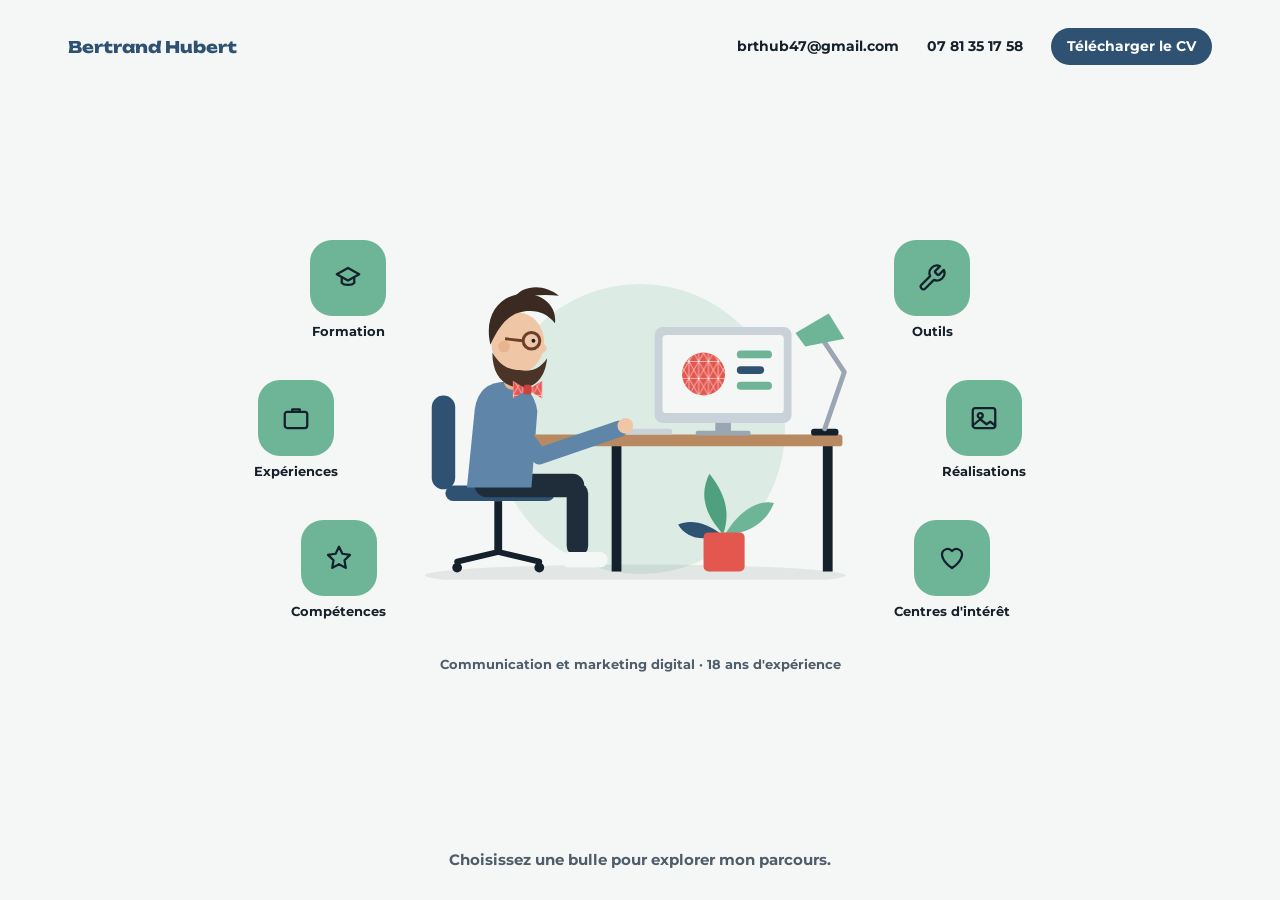
==== commit 36d80972: "Add files via upload" ====
--- a/index.html
+++ b/index.html
@@ -1,760 +1,215 @@
-<!doctype html>
+<!DOCTYPE html>
 <html lang="fr">
 <head>
 <meta charset="utf-8">
-<meta name="viewport" content="width=device-width,initial-scale=1,viewport-fit=cover">
-<meta name="robots" content="noindex,nofollow">
-<title>Recette appli Amicial</title>
-<link rel="preconnect" href="https://fonts.googleapis.com">
-<link rel="preconnect" href="https://fonts.gstatic.com" crossorigin>
-<link rel="stylesheet" href="https://fonts.googleapis.com/css2?family=Open+Sans:wght@400;600;700;800&family=Poppins:wght@500;600&display=swap">
+<meta name="viewport" content="width=device-width,initial-scale=1">
+<title>Bertrand Hubert – Communication et marketing digital</title>
+<meta name="description" content="18 ans d'expérience en communication, branding et projets digitaux. Parcours, compétences et réalisations.">
 <style>
-:root{color-scheme:light;padding-top:env(safe-area-inset-top,0px);padding-bottom:env(safe-area-inset-bottom,0px)}
-body{margin:0}
-img{max-width:100%}
-[hidden]{display:none!important}
-:root{
-  --bg:#F2F5F8; --surface:#FFFFFF; --surface2:#EAF0F4; --ink:#1E2C3F; --muted:#5A6A7E; --line:#D9E1E9;
-  --brand:#3E5A7F; --brand-ink:#FFFFFF; --accent:#F29559; --accent-ink:#5A2A0C; --sky:#C7E0E4;
-  --ok:#3F7A45; --ok-bg:#E3F0E3; --ko:#B8392A; --ko-bg:#F9E3DF; --warn:#A8650E; --warn-bg:#FBEBD2; --info-bg:#E2EBF5;
-  --shadow:0 1px 2px rgba(30,44,63,.06),0 4px 14px rgba(30,44,63,.06);
-  --f-ui:"Open Sans",system-ui,-apple-system,"Segoe UI",Roboto,sans-serif;
-  --f-sub:"Poppins","Open Sans",system-ui,sans-serif;
+@font-face{font-family:Unbounded;font-weight:500;src:url([data-uri])}
+@font-face{font-family:Unbounded;font-weight:800;src:url([data-uri])}
+@font-face{font-family:Montserrat;font-weight:500;src:url([data-uri])}
+@font-face{font-family:Montserrat;font-weight:700;src:url([data-uri])}
+:root{--paper:#F4F7F5;--ink:#14202B;--navy:#2F5273;--mint:#6DB596;--coral:#E4574F;--mute:#4F5D6B;--s:clamp(1rem,2.4vw,1.75rem);
+--head:Unbounded,"Arial Black",Arial,sans-serif;--body:Montserrat,"Helvetica Neue",Arial,sans-serif}
+*{box-sizing:border-box;margin:0}
+body{background:var(--paper);color:var(--ink);font:500 .95rem/1.55 var(--body);min-height:100vh}
+h1,h2,h3{font-family:var(--head)}
+a{color:var(--navy)}
+:focus-visible{outline:3px solid var(--navy);outline-offset:3px}
+.app{max-width:1200px;margin:0 auto;padding:var(--s);display:grid;grid-template-rows:auto 1fr auto;min-height:100vh;gap:var(--s)}
+.bar{display:flex;flex-wrap:wrap;gap:var(--s);align-items:center;justify-content:space-between;font-weight:700;font-size:.85rem}
+.bar b{font:800 1rem var(--head);color:var(--navy)}
+.bar div{display:flex;gap:var(--s);flex-wrap:wrap;align-items:center}
+.bar a{text-decoration:none;color:var(--ink)}
+.bar .cv{background:var(--navy);color:#fff;padding:.5rem 1rem;border-radius:99px}
+.stage{display:grid;grid-template-columns:1fr;gap:var(--s);align-items:center;align-content:center}
+.hero{position:relative;height:250px;display:flex;justify-content:center;align-items:flex-end;clip-path:inset(0 -80px 0 -80px);grid-row:1}
+.disc{position:absolute;width:230px;height:230px;border-radius:50%;background:#DCEBE4;bottom:6px;left:50%;margin-left:-115px;transition:all .5s}
+.av{position:relative;width:min(100%,380px);height:auto;display:block;transition:width .5s}
+.role{text-align:center;color:var(--mute);margin-top:.4rem;font-weight:700}
+.tiles{display:grid;grid-template-columns:repeat(3,1fr);gap:var(--s);justify-items:center;transition:opacity .4s,transform .5s,visibility .5s}
+.tile{display:flex;flex-direction:column;align-items:center;gap:.5rem;background:none;border:0;cursor:pointer;font:700 .8rem var(--body);color:var(--ink);text-align:center}
+.tile i{width:76px;height:76px;border-radius:22px;background:var(--mint);display:grid;place-items:center;transition:transform .25s,background .25s}
+.tile:hover i{transform:translateY(-4px);background:var(--navy)}
+.tile svg{width:30px;height:30px;fill:none;stroke:var(--ink);stroke-width:1.8;stroke-linecap:round;stroke-linejoin:round}
+.tile:hover svg{stroke:#fff}
+.card{background:#fff;border-radius:24px;padding:var(--s);box-shadow:0 10px 30px rgba(20,32,43,.08)}
+.card h2{font-size:1rem;color:var(--navy);margin-bottom:.8rem}
+.card h3{font-size:.85rem;font-weight:500;margin-top:1rem}
+.card p,.card li{margin-top:.25rem}.card ul{padding-left:1.1em}
+.d{font-weight:700;color:var(--navy);font-size:.8rem}
+.chips{display:flex;flex-wrap:wrap;gap:.5rem}.chips span{background:var(--paper);border-radius:99px;padding:.3rem .8rem;font-weight:700;font-size:.8rem}
+.pv:not([hidden]){display:contents}
+.pv .card{animation:in .5s both}.pv .R{animation-delay:.08s}
+@keyframes in{from{opacity:0;transform:translateY(24px)}}
+.tabs{display:flex;gap:.5rem;flex-wrap:wrap;margin-bottom:var(--s)}
+.tabs button{font:700 .8rem var(--body);padding:.5rem 1rem;border-radius:99px;border:2px solid var(--navy);background:none;color:var(--navy);cursor:pointer}
+.tabs [aria-pressed=true]{background:var(--navy);color:#fff}
+.grid{columns:4 12rem;column-gap:.8rem}
+.grid button{display:block;width:100%;margin:0 0 .8rem;padding:0;border:0;border-radius:14px;overflow:hidden;background:none;cursor:zoom-in;break-inside:avoid}
+.grid img{display:block;width:100%;height:auto}
+.grid button:hover{outline:3px solid var(--mint)}.grid [hidden]{display:none}
+.links{margin-top:.5rem;font-size:.85rem}
+dialog{max-width:min(92vw,900px);border:0;border-radius:24px;padding:var(--s);background:#fff}
+dialog::backdrop{background:rgba(20,32,43,.8)}
+dialog img{max-width:100%;max-height:70vh;display:block;margin:0 auto;border-radius:12px}
+dialog button{margin-top:.8rem;font:700 .85rem var(--body);padding:.5rem 1rem;border:0;border-radius:99px;background:var(--navy);color:#fff;cursor:pointer}
+.pager{display:none;justify-content:center;align-items:center;gap:.6rem}
+.pager button{border:0;cursor:pointer;background:#fff;box-shadow:0 4px 14px rgba(20,32,43,.1)}
+.pager .home{padding:.5rem 1rem;border-radius:99px;font:700 .8rem var(--body)}
+.pager .dot{width:12px;height:12px;border-radius:50%;padding:0;background:#b9c6c0}
+.pager .dot[aria-current=true]{background:var(--navy);width:28px;border-radius:99px}
+.app:not([data-view=home]) .pager{display:flex}
+.app:not([data-view=home]) .tiles{opacity:0;visibility:hidden;position:absolute;pointer-events:none}
+.app:not([data-view=home]) .role,.app:not([data-view=home]) .hint{display:none}
+.app:not([data-view=home]) .hero{height:160px}
+.app:not([data-view=home]) .disc{width:150px;height:150px;margin-left:-75px}
+.app:not([data-view=home]) .av{width:240px}
+.hint{text-align:center;color:var(--mute);font-weight:700}
+@media(min-width:901px){
+.stage{grid-template-columns:1fr 440px 1fr}
+.hero{height:300px}.disc{width:290px;height:290px;margin-left:-145px}.av{width:440px}
+.tiles{grid-template-columns:1fr;gap:calc(var(--s)*1.4)}
+.tiles.left{grid-column:1;grid-row:1;justify-items:end}.tiles.right{grid-column:3;grid-row:1;justify-items:start}
+.tiles.left .tile:nth-child(2){margin-right:3rem}.tiles.right .tile:nth-child(2){margin-left:3rem}
+.app[data-view=home] .tiles{opacity:1}
+.hero{grid-column:2}
+.app:not([data-view=home]) .hero{height:300px}.app:not([data-view=home]) .disc{width:290px;height:290px;margin-left:-145px}.app:not([data-view=home]) .av{width:440px}
+.L{grid-column:1;grid-row:1}.R{grid-column:3;grid-row:1}
+.app:not([data-view=home]) .role{display:none}
+.stage>.role{grid-column:2;grid-row:2;font-size:.8rem}
+.app[data-view=realisations] .hero{grid-column:1/-1;height:170px}.app[data-view=realisations] .disc{width:160px;height:160px;margin-left:-80px}.app[data-view=realisations] .av{width:250px}
+.wide{grid-column:1/-1;grid-row:2}
 }
-@media (prefers-color-scheme:dark){:root:not([data-theme="light"]){
-  color-scheme:dark;
-  --bg:#111922; --surface:#19232F; --surface2:#1F2B39; --ink:#E4EBF2; --muted:#9AA9BA; --line:#2B3949;
-  --brand:#2F4866; --brand-ink:#F1F5F9; --accent:#F4A673; --accent-ink:#2B1406; --sky:#284750;
-  --ok:#86BE8A; --ok-bg:#1F3324; --ko:#EE8575; --ko-bg:#3A1F1B; --warn:#E8B062; --warn-bg:#3A2C15; --info-bg:#1E2C3E;
-  --shadow:0 1px 2px rgba(0,0,0,.3),0 4px 14px rgba(0,0,0,.25);
-}}
-:root[data-theme="dark"]{
-  color-scheme:dark;
-  --bg:#111922; --surface:#19232F; --surface2:#1F2B39; --ink:#E4EBF2; --muted:#9AA9BA; --line:#2B3949;
-  --brand:#2F4866; --brand-ink:#F1F5F9; --accent:#F4A673; --accent-ink:#2B1406; --sky:#284750;
-  --ok:#86BE8A; --ok-bg:#1F3324; --ko:#EE8575; --ko-bg:#3A1F1B; --warn:#E8B062; --warn-bg:#3A2C15; --info-bg:#1E2C3E;
-  --shadow:0 1px 2px rgba(0,0,0,.3),0 4px 14px rgba(0,0,0,.25);
-}
-*{box-sizing:border-box}
-body{background:var(--bg);color:var(--ink);font-family:var(--f-ui);font-size:15px;line-height:1.5}
-button,input,select,textarea{font:inherit;color:inherit}
-:focus-visible{outline:2px solid var(--accent);outline-offset:2px}
-.wrap{max-width:1040px;margin:0 auto;padding-inline:16px}
-
-/* header */
-.top{background:var(--brand);color:var(--brand-ink)}
-.top .wrap{padding-block:22px 0;display:flex;flex-direction:column;gap:14px}
-.eyebrow{font-family:var(--f-sub);font-weight:500;font-size:12px;letter-spacing:.12em;text-transform:uppercase;opacity:.8}
-h1{font-weight:800;font-size:clamp(24px,4vw,32px);line-height:1.15;margin:0;text-wrap:balance}
-.lede{margin:0;max-width:62ch;opacity:.9}
-.tabs{display:flex;gap:4px;overflow-x:auto;margin-top:6px;scrollbar-width:none}
-.tab{appearance:none;border:0;background:transparent;color:var(--brand-ink);opacity:.75;padding:10px 14px 12px;font-weight:600;border-radius:10px 10px 0 0;cursor:pointer;white-space:nowrap;display:flex;gap:8px;align-items:center}
-.tab:hover{opacity:1}
-.tab[aria-selected="true"]{background:var(--bg);color:var(--ink);opacity:1}
-.count{font-size:12px;font-weight:700;background:var(--accent);color:var(--accent-ink);border-radius:99px;padding:0 7px;min-width:20px;text-align:center}
-
-main .wrap{padding-block:22px 48px;display:flex;flex-direction:column;gap:20px}
-
-/* identity */
-.who{background:var(--surface);border:1px solid var(--line);border-radius:14px;padding:16px;display:flex;flex-direction:column;gap:12px;box-shadow:var(--shadow)}
-.who.missing{border-color:var(--accent);box-shadow:0 0 0 3px color-mix(in srgb,var(--accent) 25%,transparent)}
-.who-head{display:flex;justify-content:space-between;gap:12px;flex-wrap:wrap;align-items:baseline}
-.who h2{font-size:16px;margin:0}
-.who p{margin:0;color:var(--muted);font-size:13.5px}
-.grid3{display:grid;grid-template-columns:repeat(auto-fit,minmax(190px,1fr));gap:12px}
-label.f{display:flex;flex-direction:column;gap:5px;font-size:13px;font-weight:600;color:var(--muted)}
-input[type=text],input[type=search],select,textarea{background:var(--surface);border:1px solid var(--line);border-radius:9px;padding:9px 11px;width:100%;min-width:0}
-textarea{resize:vertical;min-height:70px}
-input:focus,select:focus,textarea:focus{border-color:var(--brand)}
-.who-summary{display:flex;align-items:center;gap:10px;flex-wrap:wrap}
-.chip{display:inline-flex;align-items:center;gap:6px;border-radius:99px;padding:3px 10px;font-size:12.5px;font-weight:600;background:var(--surface2);color:var(--ink)}
-.linkbtn{appearance:none;border:0;background:none;color:var(--brand);font-weight:600;cursor:pointer;padding:0;text-decoration:underline;text-underline-offset:3px}
-:root[data-theme="dark"] .linkbtn{color:var(--accent)}
-@media (prefers-color-scheme:dark){:root:not([data-theme="light"]) .linkbtn{color:var(--accent)}}
-
-.btn{appearance:none;border:1px solid transparent;background:var(--brand);color:#fff;border-radius:9px;padding:9px 16px;font-weight:700;cursor:pointer}
-.btn.accent{background:var(--accent);color:var(--accent-ink)}
-.btn.ghost{background:transparent;border-color:var(--line);color:var(--ink)}
-.btn:disabled{opacity:.5;cursor:not-allowed}
-
-.notice{border-radius:12px;padding:12px 14px;background:var(--info-bg);font-size:13.5px}
-.notice.warn{background:var(--warn-bg)}
-
-/* progress strip */
-.strip{display:grid;grid-template-columns:repeat(auto-fit,minmax(150px,1fr));gap:12px}
-.stat{background:var(--surface);border:1px solid var(--line);border-radius:12px;padding:12px 14px}
-.stat b{display:block;font-size:24px;font-weight:800;font-variant-numeric:tabular-nums;line-height:1.1}
-.stat span{font-size:12.5px;color:var(--muted)}
-
-/* modules */
-.module{background:var(--surface);border:1px solid var(--line);border-radius:14px;overflow:hidden}
-.module>summary{list-style:none;cursor:pointer;padding:14px 16px;display:flex;gap:12px;align-items:center;flex-wrap:wrap}
-.module>summary::-webkit-details-marker{display:none}
-.mcode{font-family:var(--f-sub);font-weight:600;font-size:12px;letter-spacing:.06em;background:var(--sky);color:var(--ink);border-radius:6px;padding:2px 7px}
-.mname{font-weight:700;font-size:16px;flex:1 1 180px}
-.mprog{display:flex;align-items:center;gap:8px;font-size:12.5px;color:var(--muted);font-variant-numeric:tabular-nums}
-.bar{width:110px;height:6px;border-radius:9px;background:var(--surface2);overflow:hidden;display:flex}
-.bar i{display:block;height:100%}
-.bar .o{background:var(--ok)} .bar .k{background:var(--ko)} .bar .b{background:var(--warn)}
-.chev{transition:transform .2s}
-details[open]>summary .chev{transform:rotate(90deg)}
-.mdesc{margin:0;padding:0 16px 12px;color:var(--muted);font-size:13.5px}
-.scn{border-top:1px solid var(--line);padding:14px 16px;display:grid;grid-template-columns:minmax(0,1fr) auto;gap:10px 16px}
-.scn-main{display:flex;flex-direction:column;gap:6px;min-width:0}
-.scn-title{font-weight:700;display:flex;gap:8px;align-items:baseline;flex-wrap:wrap}
-.scn-id{font-size:12px;color:var(--muted);font-variant-numeric:tabular-nums;font-weight:600}
-.scn dl{margin:0;display:grid;grid-template-columns:auto 1fr;gap:3px 10px;font-size:13.5px}
-.scn dt{color:var(--muted);font-weight:600}
-.scn dd{margin:0}
-.scn-side{display:flex;flex-direction:column;gap:8px;align-items:flex-end}
-.seg{display:inline-flex;border:1px solid var(--line);border-radius:10px;overflow:hidden}
-.seg button{appearance:none;border:0;background:var(--surface);padding:7px 11px;font-weight:700;font-size:13px;cursor:pointer;color:var(--muted)}
-.seg button+button{border-left:1px solid var(--line)}
-.seg button[aria-pressed="true"][data-s="ok"]{background:var(--ok-bg);color:var(--ok)}
-.seg button[aria-pressed="true"][data-s="ko"]{background:var(--ko-bg);color:var(--ko)}
-.seg button[aria-pressed="true"][data-s="bloque"]{background:var(--warn-bg);color:var(--warn)}
-.others{font-size:12px;color:var(--muted);font-variant-numeric:tabular-nums;text-align:right}
-.scn-note{grid-column:1/-1;display:flex;gap:10px;align-items:flex-start;flex-wrap:wrap}
-.scn-note textarea{flex:1 1 260px;min-height:44px}
-.scn.admin .scn-title::after{content:"Admins";font-size:11px;font-weight:700;letter-spacing:.05em;text-transform:uppercase;background:var(--surface2);color:var(--muted);padding:1px 7px;border-radius:99px}
-@media (max-width:620px){.scn{grid-template-columns:1fr}.scn-side{align-items:flex-start}.others{text-align:left}}
-
-/* form */
-.card{background:var(--surface);border:1px solid var(--line);border-radius:14px;padding:18px;display:flex;flex-direction:column;gap:14px}
-.card h2{margin:0;font-size:18px}
-.sev{display:flex;gap:8px;flex-wrap:wrap}
-.sev label{flex:1 1 160px;border:1px solid var(--line);border-radius:10px;padding:10px 12px;cursor:pointer;display:flex;flex-direction:column;gap:2px;font-size:13px}
-.sev label b{font-size:14px}
-.sev label span{color:var(--muted)}
-.sev input{position:absolute;opacity:0;pointer-events:none}
-.sev label:has(input:checked){border-color:var(--brand);background:var(--surface2);box-shadow:inset 0 0 0 1px var(--brand)}
-.sev label:has(input:focus-visible){outline:2px solid var(--accent);outline-offset:2px}
-.row-end{display:flex;justify-content:flex-end;gap:10px;flex-wrap:wrap}
-.hint{font-size:12.5px;color:var(--muted);font-weight:400}
-
-/* tracker */
-.filters{display:flex;gap:10px;flex-wrap:wrap;align-items:end}
-.filters>*{flex:1 1 150px}
-.filters .grow{flex:2 1 220px}
-.bugs{display:flex;flex-direction:column;gap:10px}
-.bug{background:var(--surface);border:1px solid var(--line);border-left:5px solid var(--line);border-radius:12px}
-.bug[data-sev="bloquant"]{border-left-color:var(--ko)}
-.bug[data-sev="majeur"]{border-left-color:var(--accent)}
-.bug[data-sev="mineur"]{border-left-color:var(--sky)}
-.bug[data-sev="suggestion"]{border-left-color:var(--ok)}
-.bug>summary{list-style:none;cursor:pointer;padding:12px 14px;display:grid;grid-template-columns:minmax(0,1fr) auto;gap:6px 12px;align-items:center}
-.bug>summary::-webkit-details-marker{display:none}
-.bug-title{font-weight:700;overflow-wrap:anywhere}
-.bug-meta{grid-column:1/-1;display:flex;gap:6px 12px;flex-wrap:wrap;font-size:12.5px;color:var(--muted)}
-.pill{font-size:12px;font-weight:700;border-radius:99px;padding:2px 9px;white-space:nowrap}
-.st-nouveau{background:var(--info-bg);color:var(--brand)}
-.st-transmis{background:var(--warn-bg);color:var(--warn)}
-.st-aretester{background:var(--sky);color:var(--ink)}
-.st-valide{background:var(--ok-bg);color:var(--ok)}
-.st-nonretenu{background:var(--surface2);color:var(--muted)}
-:root[data-theme="dark"] .st-nouveau{color:var(--ink)}
-@media (prefers-color-scheme:dark){:root:not([data-theme="light"]) .st-nouveau{color:var(--ink)}}
-.bug-body{padding:0 14px 14px;display:flex;flex-direction:column;gap:12px}
-.bug-body dl{margin:0;display:grid;grid-template-columns:minmax(110px,auto) 1fr;gap:6px 14px;font-size:13.5px}
-.bug-body dt{color:var(--muted);font-weight:600}
-.bug-body dd{margin:0;white-space:pre-wrap;overflow-wrap:anywhere}
-.bug-actions{display:grid;grid-template-columns:minmax(180px,240px) 1fr;gap:12px;align-items:start}
-@media (max-width:620px){.bug-actions{grid-template-columns:1fr}.bug-body dl{grid-template-columns:1fr}.bug-body dt{margin-top:4px}}
-.empty{padding:28px 16px;text-align:center;color:var(--muted);background:var(--surface);border:1px dashed var(--line);border-radius:14px}
-
-/* synthesis */
-.tablewrap{overflow-x:auto;background:var(--surface);border:1px solid var(--line);border-radius:14px}
-table{border-collapse:collapse;width:100%;font-size:13.5px;font-variant-numeric:tabular-nums}
-th,td{padding:10px 12px;text-align:left;border-bottom:1px solid var(--line);white-space:nowrap}
-th{font-size:12px;letter-spacing:.05em;text-transform:uppercase;color:var(--muted);font-weight:700}
-tr:last-child td{border-bottom:0}
-td.n{text-align:right}
-th.n{text-align:right}
-.sectitle{display:flex;justify-content:space-between;align-items:end;gap:12px;flex-wrap:wrap}
-.sectitle h2{margin:0;font-size:18px}
-.sectitle p{margin:0;color:var(--muted);font-size:13.5px}
-
-.toast{position:fixed;left:50%;bottom:calc(20px + env(safe-area-inset-bottom,0px));transform:translateX(-50%);background:var(--ink);color:var(--bg);padding:10px 16px;border-radius:10px;font-weight:600;font-size:14px;box-shadow:var(--shadow);max-width:calc(100% - 32px);z-index:10}
-@media (prefers-reduced-motion:reduce){.chev{transition:none}}
-.sync{font-size:12.5px;opacity:.85;display:flex;align-items:center;gap:6px}
-.sync i{width:8px;height:8px;border-radius:50%;background:#9FD4A3;display:inline-block}
-.sync.off i{background:var(--accent)}
+@media(prefers-reduced-motion:reduce){*{animation:none!important;transition:none!important}}
 </style>
 </head>
 <body>
-
-<header class="top">
-  <div class="wrap">
-    <div class="eyebrow" style="display:flex;justify-content:space-between;gap:12px;flex-wrap:wrap"><span>Amicial · Service Communication</span><span class="sync off" id="sync"><i></i><span id="sync-t">Non connecté</span></span></div>
-    <h1>Recette de l'application interne</h1>
-    <p class="lede">Avant le déploiement, chaque testeur déroule les scénarios sur son téléphone, note le résultat et signale les problèmes. Tout est partagé en direct avec l'équipe projet.</p>
-    <nav class="tabs" role="tablist" aria-label="Sections">
-      <button class="tab" role="tab" id="tab-parcours" aria-controls="p-parcours" aria-selected="true">Scénarios de test</button>
-      <button class="tab" role="tab" id="tab-signaler" aria-controls="p-signaler" aria-selected="false">Signaler un problème</button>
-      <button class="tab" role="tab" id="tab-suivi" aria-controls="p-suivi" aria-selected="false">Suivi des problèmes <span class="count" id="c-open">0</span></button>
-      <button class="tab" role="tab" id="tab-synthese" aria-controls="p-synthese" aria-selected="false">Synthèse</button>
-    </nav>
-  </div>
-</header>
-
-<main>
-  <div class="wrap">
-    <div class="notice warn" id="offline" hidden></div>
-
-    <section class="who" id="who" aria-labelledby="who-h">
-      <div class="who-head">
-        <h2 id="who-h">Qui teste ?</h2>
-        <p>Renseigné une fois, retenu sur cet appareil.</p>
-      </div>
-      <div id="who-form" class="grid3">
-        <label class="f" for="w-name">Prénom et nom
-          <input type="text" id="w-name" autocomplete="name" placeholder="Ex. Claire Martin">
-        </label>
-        <label class="f" for="w-os">Téléphone
-          <select id="w-os">
-            <option value="">Choisir…</option>
-            <option>iPhone (iOS)</option>
-            <option>Android</option>
-          </select>
-        </label>
-        <label class="f" for="w-model">Modèle et version
-          <input type="text" id="w-model" placeholder="Ex. iPhone 13, iOS 18.2">
-        </label>
-        <label class="f" for="w-role">Profil de test
-          <select id="w-role">
-            <option>Salarié</option>
-            <option>Encadrant / responsable d'agence</option>
-            <option>Administrateur (back-office)</option>
-          </select>
-        </label>
-        <label class="f" for="w-code">Code d'accès
-          <input type="text" id="w-code" autocomplete="off" autocapitalize="off" placeholder="Reçu avec le lien">
-        </label>
-      </div>
-      <div class="row-end" id="who-save-row"><button class="btn" id="w-save">Commencer les tests</button></div>
-      <div class="who-summary" id="who-summary" hidden></div>
-    </section>
-
-    <!-- PARCOURS -->
-    <section id="p-parcours" role="tabpanel" aria-labelledby="tab-parcours">
-      <div style="display:flex;flex-direction:column;gap:14px">
-        <div class="strip" id="my-strip"></div>
-        <div class="notice">Pour chaque scénario : suivez les étapes, comparez avec le résultat attendu, puis cliquez sur <b>OK</b>, <b>KO</b> (le résultat n'est pas celui attendu) ou <b>Bloqué</b> (impossible de faire le test). Un KO ouvre le formulaire de signalement déjà prérempli.</div>
-        <div id="modules" style="display:flex;flex-direction:column;gap:12px"></div>
-      </div>
-    </section>
-
-    <!-- SIGNALER -->
-    <section id="p-signaler" role="tabpanel" aria-labelledby="tab-signaler" hidden>
-      <form class="card" id="bug-form" novalidate>
-        <h2>Signaler un problème</h2>
-        <div class="grid3">
-          <label class="f" for="b-module">Fonctionnalité
-            <select id="b-module" required></select>
-          </label>
-          <label class="f" for="b-scn">Scénario concerné <span class="hint">(facultatif)</span>
-            <select id="b-scn"><option value="">Aucun en particulier</option></select>
-          </label>
-        </div>
-        <label class="f" for="b-title">En une phrase, que se passe-t-il ?
-          <input type="text" id="b-title" required maxlength="140" placeholder="Ex. La photo ne s'envoie pas dans un groupe de discussion">
-        </label>
-        <fieldset style="border:0;padding:0;margin:0;display:flex;flex-direction:column;gap:6px">
-          <legend class="f" style="font-size:13px;font-weight:600;color:var(--muted);margin-bottom:6px">Gravité</legend>
-          <div class="sev">
-            <label><input type="radio" name="sev" value="bloquant" id="sev-bloquant"><b>Bloquant</b><span>Impossible d'utiliser la fonction</span></label>
-            <label><input type="radio" name="sev" value="majeur" id="sev-majeur" checked><b>Majeur</b><span>Ça marche mal ou de façon incorrecte</span></label>
-            <label><input type="radio" name="sev" value="mineur" id="sev-mineur"><b>Mineur</b><span>Affichage, faute, détail gênant</span></label>
-            <label><input type="radio" name="sev" value="suggestion" id="sev-suggestion"><b>Suggestion</b><span>Idée d'amélioration</span></label>
-          </div>
-        </fieldset>
-        <label class="f" for="b-steps">Étapes pour reproduire
-          <textarea id="b-steps" placeholder="1. J'ouvre un groupe&#10;2. J'appuie sur le trombone&#10;3. Je choisis une photo de la galerie"></textarea>
-        </label>
-        <div class="grid3">
-          <label class="f" for="b-expected">Ce qui devait se passer
-            <textarea id="b-expected" placeholder="La photo apparaît dans la conversation"></textarea>
-          </label>
-          <label class="f" for="b-actual">Ce qui s'est passé
-            <textarea id="b-actual" placeholder="Chargement infini, puis message « Erreur réseau »"></textarea>
-          </label>
-        </div>
-        <div class="grid3">
-          <label class="f" for="b-freq">Fréquence
-            <select id="b-freq">
-              <option>À chaque fois</option>
-              <option>Parfois</option>
-              <option>Une seule fois</option>
-            </select>
-          </label>
-          <label class="f" for="b-capture">Lien vers une capture <span class="hint">(facultatif : Drive, Teams…)</span>
-            <input type="text" id="b-capture" placeholder="https://…">
-          </label>
-        </div>
-        <p class="hint" id="b-who" style="margin:0"></p>
-        <div class="row-end">
-          <button type="reset" class="btn ghost">Effacer</button>
-          <button type="submit" class="btn accent" id="b-submit">Envoyer le signalement</button>
-        </div>
-      </form>
-    </section>
-
-    <!-- SUIVI -->
-    <section id="p-suivi" role="tabpanel" aria-labelledby="tab-suivi" hidden>
-      <div style="display:flex;flex-direction:column;gap:14px">
-        <div class="filters">
-          <label class="f grow" for="f-q">Rechercher
-            <input type="search" id="f-q" placeholder="Mot-clé, testeur, n° de scénario…">
-          </label>
-          <label class="f" for="f-status">Statut
-            <select id="f-status"><option value="actifs">À traiter (hors validés)</option><option value="">Tous</option></select>
-          </label>
-          <label class="f" for="f-sev">Gravité
-            <select id="f-sev"><option value="">Toutes</option></select>
-          </label>
-          <label class="f" for="f-module">Fonctionnalité
-            <select id="f-module"><option value="">Toutes</option></select>
-          </label>
-        </div>
-        <div class="row-end" id="export-row" hidden><button class="btn ghost" id="export">Exporter en CSV pour le prestataire</button></div>
-        <div class="bugs" id="bugs"></div>
-      </div>
-    </section>
-
-    <!-- SYNTHESE -->
-    <section id="p-synthese" role="tabpanel" aria-labelledby="tab-synthese" hidden>
-      <div style="display:flex;flex-direction:column;gap:16px">
-        <div class="strip" id="g-strip"></div>
-        <div class="sectitle"><h2>Avancement par fonctionnalité</h2><p>Un scénario est couvert dès qu'un testeur l'a passé.</p></div>
-        <div class="tablewrap"><table id="t-mod"></table></div>
-        <div class="sectitle"><h2>Couverture par téléphone</h2><p>Idéalement, chaque scénario est passé au moins une fois sur iPhone et sur Android.</p></div>
-        <div class="tablewrap"><table id="t-os"></table></div>
-        <div class="sectitle"><h2>Testeurs</h2></div>
-        <div class="tablewrap"><table id="t-testers"></table></div>
-      </div>
-    </section>
-  </div>
+<div class="app" id="app" data-view="home">
+<header class="bar"><b>Bertrand Hubert</b><div><a href="mailto:brthub47@gmail.com">brthub47@gmail.com</a><a href="tel:+33781351758">07 81 35 17 58</a><a class="cv" href="CV_Bertrand_Hubert_2026.pdf" download>Télécharger le CV</a></div></header>
+
+<main class="stage">
+<nav class="tiles left" aria-label="Rubriques">
+<button class="tile" data-go="formation"><i><svg viewBox="0 0 24 24"><path d="M3 9l9-5 9 5-9 5z"/><path d="M7 12v4c2 2 8 2 10 0v-4"/></svg></i>Formation</button>
+<button class="tile" data-go="experiences"><i><svg viewBox="0 0 24 24"><rect x="3" y="7" width="18" height="13" rx="2"/><path d="M9 7V5h6v2"/></svg></i>Expériences</button>
+<button class="tile" data-go="competences"><i><svg viewBox="0 0 24 24"><path d="M12 3l2.7 5.6 6.1.9-4.4 4.3 1 6.1L12 17l-5.4 2.9 1-6.1L3.2 9.5l6.1-.9z"/></svg></i>Compétences</button>
+</nav>
+
+<div class="hero"><div class="disc"></div>
+<svg class="av" viewBox="40 70 450 300" role="img" aria-label="Illustration de Bertrand Hubert à son bureau"><defs><pattern id="as" width="10" height="17.32" patternUnits="userSpaceOnUse"><path d="M0 0L10 17.32M10 0L0 17.32M0 8.66H10M5 0V17.32" stroke="#fff" stroke-opacity=".7" stroke-width=".8" fill="none"/></pattern></defs>
+<ellipse cx="260" cy="366" rx="215" ry="11" fill="#14202B" opacity=".08"/>
+<rect x="52" y="182" width="24" height="96" rx="12" fill="#2F5273"/>
+<rect x="66" y="274" width="112" height="16" rx="8" fill="#2F5273"/>
+<rect x="116" y="290" width="8" height="52" fill="#14202B"/>
+<path d="M78 352L120 342L162 352" stroke="#14202B" stroke-width="6" stroke-linecap="round" fill="none"/>
+<circle cx="78" cy="358" r="5" fill="#14202B"/><circle cx="162" cy="358" r="5" fill="#14202B"/>
+<rect x="236" y="232" width="10" height="130" fill="#14202B"/><rect x="452" y="232" width="10" height="130" fill="#14202B"/>
+<path d="M350 324C330 302 326 282 336 262C352 282 358 302 350 324z" fill="#4FA07F"/>
+<path d="M352 324C366 300 386 288 402 292C394 312 376 324 352 324z" fill="#6DB596"/>
+<path d="M348 324C334 312 316 308 304 314C312 328 330 332 348 324z" fill="#2F5273"/>
+<rect x="330" y="322" width="42" height="40" rx="5" fill="#E4574F"/>
+<rect x="96" y="262" width="112" height="24" rx="12" fill="#1F2D3A"/>
+<rect x="190" y="272" width="22" height="74" rx="10" fill="#1F2D3A"/>
+<rect x="184" y="342" width="48" height="16" rx="8" fill="#F4F7F5"/>
+<path d="M88 276L96 196Q100 168 128 168Q156 170 160 198L154 276Z" fill="#5F86A8"/>
+<rect x="126" y="148" width="20" height="28" rx="8" fill="#E8B48F"/>
+<ellipse cx="140" cy="128" rx="27" ry="31" fill="#F0C7A6"/>
+<path d="M165 128q9 6 0 11z" fill="#F0C7A6"/>
+<circle cx="126" cy="132" r="6" fill="#E8B48F"/>
+<path d="M112 130c-8-34 14-54 38-52 20 2 30 16 28 30-8-10-18-14-32-12-14 2-24 12-34 34z" fill="#3B2A22"/>
+<path d="M136 82c10-14 32-14 46-2-16-2-30 0-46 2z" fill="#3B2A22"/>
+<path d="M114 138c0 26 14 36 30 36 14 0 24-10 26-30-8 12-18 14-28 12-10 0-20-4-28-18z" fill="#4A3428"/>
+<circle cx="154" cy="126" r="8.5" fill="none" stroke="#6B3F2A" stroke-width="3"/><path d="M145 126L127 124" stroke="#6B3F2A" stroke-width="3"/><circle cx="156" cy="126" r="2" fill="#14202B"/>
+<path d="M150 176l-15-9v18zM150 176l15-9v18z" fill="#E4574F"/><path d="M150 176l-15-9v18zM150 176l15-9v18z" fill="url(#as)"/><rect x="146" y="171" width="8" height="10" rx="2" fill="#C9433C"/>
+<rect x="150" y="222" width="322" height="12" rx="3" fill="#B98A62"/>
+<rect x="240" y="216" width="58" height="6" rx="3" fill="#C9D2D9"/>
+<path d="M126 196L162 244L244 216" stroke="#5F86A8" stroke-width="17" stroke-linecap="round" stroke-linejoin="round" fill="none"/>
+<circle cx="250" cy="213" r="8" fill="#F0C7A6"/>
+<rect x="280" y="112" width="140" height="98" rx="8" fill="#C9D2D9"/><rect x="288" y="120" width="124" height="80" rx="4" fill="#F4F7F5"/>
+<circle cx="330" cy="160" r="22" fill="#E4574F"/><circle cx="330" cy="160" r="22" fill="url(#as)"/>
+<rect x="364" y="136" width="36" height="8" rx="4" fill="#6DB596"/><rect x="364" y="152" width="28" height="8" rx="4" fill="#2F5273"/><rect x="364" y="168" width="36" height="8" rx="4" fill="#6DB596"/>
+<rect x="342" y="210" width="16" height="12" fill="#9AA7B3"/><rect x="322" y="218" width="56" height="5" rx="2" fill="#9AA7B3"/>
+<rect x="440" y="216" width="28" height="7" rx="3" fill="#14202B"/>
+<path d="M454 216L474 158L446 116" stroke="#9AA7B3" stroke-width="5" fill="none" stroke-linecap="round" stroke-linejoin="round"/>
+<path d="M424 118l34-20 16 26-40 8z" fill="#6DB596"/>
+</svg></div>
+
+<nav class="tiles right" aria-label="Rubriques">
+<button class="tile" data-go="outils"><i><svg viewBox="0 0 24 24"><path d="M14.7 6.3a1 1 0 0 0 0 1.4l1.6 1.6a1 1 0 0 0 1.4 0l3.77-3.77a6 6 0 0 1-7.94 7.94l-6.91 6.91a2.12 2.12 0 0 1-3-3l6.91-6.91a6 6 0 0 1 7.94-7.94l-3.76 3.76z"/></svg></i>Outils</button>
+<button class="tile" data-go="realisations"><i><svg viewBox="0 0 24 24"><rect x="3" y="4" width="18" height="16" rx="2"/><circle cx="9" cy="10" r="2"/><path d="M3 18l6-5 5 4 3-2 4 3"/></svg></i>Réalisations</button>
+<button class="tile" data-go="interets"><i><svg viewBox="0 0 24 24"><path d="M12 20s-8-5-8-11a4.5 4.5 0 0 1 8-2.5A4.5 4.5 0 0 1 20 9c0 6-8 11-8 11z"/></svg></i>Centres d'intérêt</button>
+</nav>
+<p class="role">Communication et marketing digital · 18 ans d'expérience</p>
+
+<article class="pv" data-p="formation" hidden>
+<div class="card L"><h2>Formation</h2><p class="d">2005 – 2007</p><h3>Master II Sciences politiques, Communication institutionnelle</h3><p>IEP de Lille</p><p class="d" style="margin-top:1rem">2003 – 2005</p><h3>Licence de Droit</h3><p>Université Lille II</p></div>
+<div class="card R"><h2>Un socle large</h2><p class="d">1998 – 2003</p><h3>Master II Histoire médiévale</h3><p>Université Lille III</p><p style="margin-top:1rem">Recherche, synthèse, rédaction, esprit critique : des bases utiles pour cadrer un besoin et argumenter une recommandation.</p></div></article>
+
+<article class="pv" data-p="experiences" hidden>
+<div class="card L"><h2>Expériences récentes</h2><p class="d">Depuis 08/2020 · Avignon</p><h3>Directeur Communication-Marketing, Amicial</h3><ul><li>Stratégie de marque, communication omnicanale, image employeur.</li><li>Site, intranet, réseaux sociaux, CRM ; management et budget.</li></ul><p class="d" style="margin-top:1rem">2010 – 2023 · Toute la France</p><h3>Consultant indépendant en communication</h3><ul><li>Au fût et à mesure, Cabaïa, Lokki Kombucha, Vendredi swimwear.</li><li>Cadrage, réseaux sociaux, branding, contenus, lancements et crowdfunding.</li></ul></div>
+<div class="card R"><h2>Les débuts</h2><p class="d">10/2016 – 06/2020 · Calais</p><h3>Responsable Communication-Marketing, CH Dr Techer</h3><ul><li>Refonte de l'identité visuelle, du site, de l'intranet.</li><li>Campagnes RP, communication de crise, référent RSE.</li></ul><p class="d" style="margin-top:1rem">01/2008 – 10/2016 · Région Grand Nord</p><h3>Assistant Direction Marketing/Communication, Carrefour</h3><ul><li>Projets marketing locaux et régionaux, lancement du projet « Bio ».</li><li>Encadrement d'une équipe de 6 personnes.</li></ul></div></article>
+
+<article class="pv" data-p="competences" hidden>
+<div class="card L"><h2>Conseil et pilotage</h2><ul><li>Brand strategy et storytelling</li><li>Briefs, recommandations, cahiers des charges</li><li>Plannings, budgets, coordination créatifs et techniques</li><li>Lancements et campagnes omnicanales</li></ul></div>
+<div class="card R"><h2>Digital</h2><ul><li>Sites web et réseaux sociaux</li><li>SEO / SEA</li><li>Gestion de projet d'application mobile</li><li>IA générative : usages, risques, bonnes pratiques</li><li>Veille tendances et innovation</li></ul></div></article>
+
+<article class="pv" data-p="outils" hidden>
+<div class="card L"><h2>Création et web</h2><div class="chips"><span>Suite Adobe</span><span>WordPress</span><span>CMS</span><span>SEO / SEA</span><span>Réseaux sociaux</span></div></div>
+<div class="card R"><h2>Pilotage et IA</h2><div class="chips"><span>Suite Office</span><span>Asana</span><span>Trello</span><span>Claude</span><span>ChatGPT</span><span>Gemini</span></div></div></article>
+
+<article class="pv" data-p="realisations" hidden>
+<div class="card wide"><h2>Réalisations</h2>
+<div class="tabs" role="group" aria-label="Filtrer"><button aria-pressed="true" data-f="all">Tout</button><button aria-pressed="false" data-f="web">Web</button><button aria-pressed="false" data-f="print">Print et réseaux</button><button aria-pressed="false" data-f="photo">Photo</button></div>
+<div class="grid" id="grid">
+<button data-c="web" data-t="Site du CH de Calais"><img loading="lazy" src="[data-uri]" alt="Site du CH de Calais"></button>
+<button data-c="web" data-t="Site Amicial"><img loading="lazy" src="[data-uri]" alt="Site Amicial"></button>
+<button data-c="web" data-t="Application mobile « Amicial &amp; moi »"><img loading="lazy" src="[data-uri]" alt="Application Amicial et moi"></button>
+<button data-c="print" data-t="Affiche « Lager des étoiles »"><img loading="lazy" src="[data-uri]" alt="Affiche Lager des étoiles"></button>
+<button data-c="print" data-t="Cabaïa – notification « Santa is coming to town »"><img loading="lazy" src="[data-uri]" alt="Notification Cabaïa"></button>
+<button data-c="print" data-t="Lokki Kombucha – visuel réseaux sociaux"><img loading="lazy" src="[data-uri]" alt="Visuel Lokki Kombucha"></button>
+<button data-c="print" data-t="Amicial – post « Recette intervention réussie »"><img loading="lazy" src="[data-uri]" alt="Post Amicial"></button>
+<button data-c="print" data-t="Identité visuelle – carte de visite"><img loading="lazy" src="[data-uri]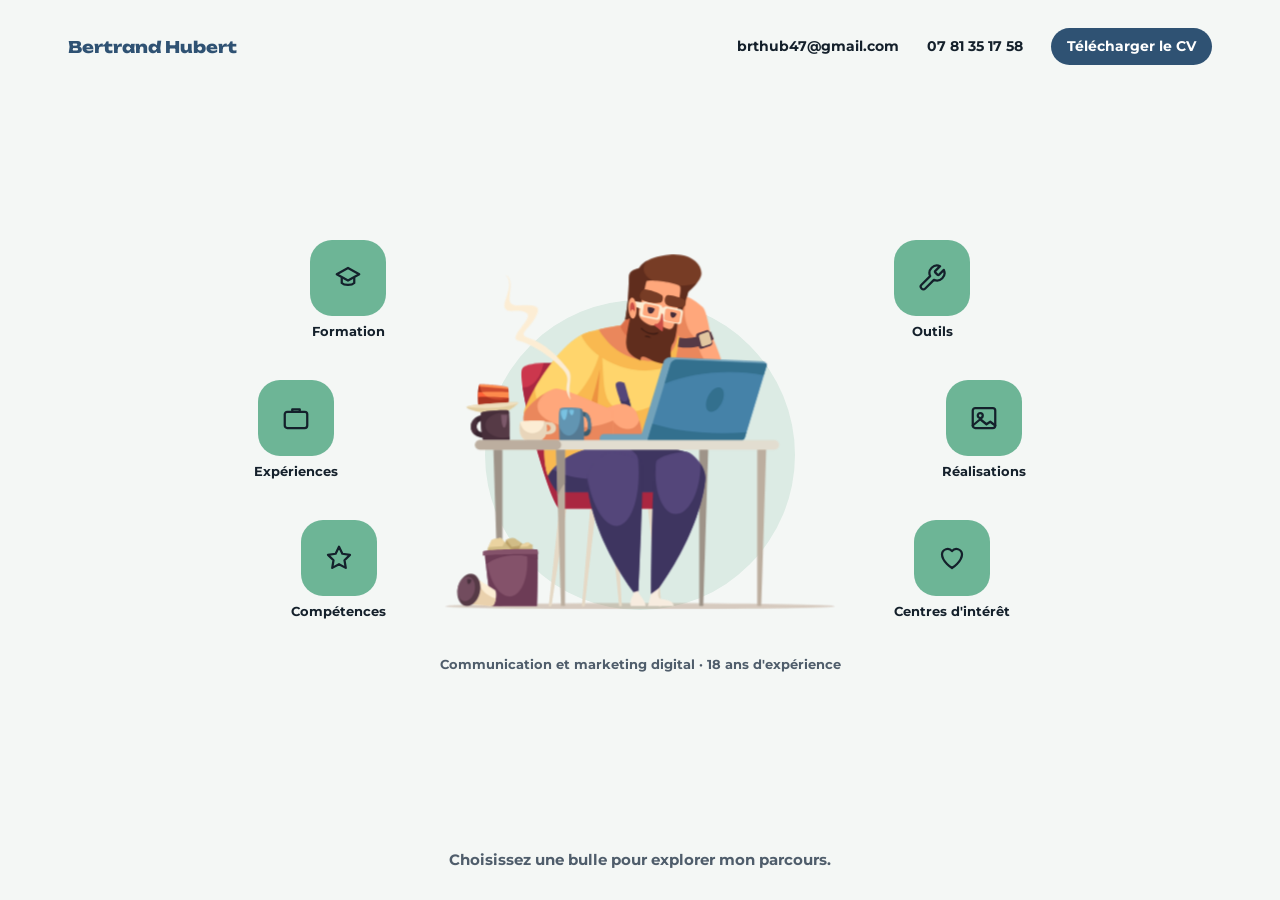
==== commit 315996d9: "Add files via upload" ====
--- a/index.html
+++ b/index.html
@@ -24,9 +24,9 @@
 .bar a{text-decoration:none;color:var(--ink)}
 .bar .cv{background:var(--navy);color:#fff;padding:.5rem 1rem;border-radius:99px}
 .stage{display:grid;grid-template-columns:1fr;gap:var(--s);align-items:center;align-content:center}
-.hero{position:relative;height:250px;display:flex;justify-content:center;align-items:flex-end;clip-path:inset(0 -80px 0 -80px);grid-row:1}
+.hero{position:relative;height:260px;display:flex;justify-content:center;align-items:flex-end;clip-path:inset(0 -80px 0 -80px);grid-row:1}
 .disc{position:absolute;width:230px;height:230px;border-radius:50%;background:#DCEBE4;bottom:6px;left:50%;margin-left:-115px;transition:all .5s}
-.av{position:relative;width:min(100%,380px);height:auto;display:block;transition:width .5s}
+.av{position:relative;width:min(100%,270px);height:auto;display:block;transition:width .5s}
 .role{text-align:center;color:var(--mute);margin-top:.4rem;font-weight:700}
 .tiles{display:grid;grid-template-columns:repeat(3,1fr);gap:var(--s);justify-items:center;transition:opacity .4s,transform .5s,visibility .5s}
 .tile{display:flex;flex-direction:column;align-items:center;gap:.5rem;background:none;border:0;cursor:pointer;font:700 .8rem var(--body);color:var(--ink);text-align:center}
@@ -63,23 +63,23 @@
 .app:not([data-view=home]) .pager{display:flex}
 .app:not([data-view=home]) .tiles{opacity:0;visibility:hidden;position:absolute;pointer-events:none}
 .app:not([data-view=home]) .role,.app:not([data-view=home]) .hint{display:none}
-.app:not([data-view=home]) .hero{height:160px}
-.app:not([data-view=home]) .disc{width:150px;height:150px;margin-left:-75px}
-.app:not([data-view=home]) .av{width:240px}
+.app:not([data-view=home]) .hero{height:150px}
+.app:not([data-view=home]) .disc{width:130px;height:130px;margin-left:-65px}
+.app:not([data-view=home]) .av{width:150px}
 .hint{text-align:center;color:var(--mute);font-weight:700}
 @media(min-width:901px){
 .stage{grid-template-columns:1fr 440px 1fr}
-.hero{height:300px}.disc{width:290px;height:290px;margin-left:-145px}.av{width:440px}
+.hero{height:372px}.disc{width:310px;height:310px;margin-left:-155px}.av{width:400px}
 .tiles{grid-template-columns:1fr;gap:calc(var(--s)*1.4)}
 .tiles.left{grid-column:1;grid-row:1;justify-items:end}.tiles.right{grid-column:3;grid-row:1;justify-items:start}
 .tiles.left .tile:nth-child(2){margin-right:3rem}.tiles.right .tile:nth-child(2){margin-left:3rem}
 .app[data-view=home] .tiles{opacity:1}
 .hero{grid-column:2}
-.app:not([data-view=home]) .hero{height:300px}.app:not([data-view=home]) .disc{width:290px;height:290px;margin-left:-145px}.app:not([data-view=home]) .av{width:440px}
+.app:not([data-view=home]) .hero{height:372px}.app:not([data-view=home]) .disc{width:310px;height:310px;margin-left:-155px}.app:not([data-view=home]) .av{width:400px}
 .L{grid-column:1;grid-row:1}.R{grid-column:3;grid-row:1}
 .app:not([data-view=home]) .role{display:none}
 .stage>.role{grid-column:2;grid-row:2;font-size:.8rem}
-.app[data-view=realisations] .hero{grid-column:1/-1;height:170px}.app[data-view=realisations] .disc{width:160px;height:160px;margin-left:-80px}.app[data-view=realisations] .av{width:250px}
+.app[data-view=realisations] .hero{grid-column:1/-1;height:180px}.app[data-view=realisations] .disc{width:150px;height:150px;margin-left:-75px}.app[data-view=realisations] .av{width:190px}
 .wide{grid-column:1/-1;grid-row:2}
 }
 @media(prefers-reduced-motion:reduce){*{animation:none!important;transition:none!important}}
@@ -97,43 +97,7 @@
 </nav>
 
 <div class="hero"><div class="disc"></div>
-<svg class="av" viewBox="40 70 450 300" role="img" aria-label="Illustration de Bertrand Hubert à son bureau"><defs><pattern id="as" width="10" height="17.32" patternUnits="userSpaceOnUse"><path d="M0 0L10 17.32M10 0L0 17.32M0 8.66H10M5 0V17.32" stroke="#fff" stroke-opacity=".7" stroke-width=".8" fill="none"/></pattern></defs>
-<ellipse cx="260" cy="366" rx="215" ry="11" fill="#14202B" opacity=".08"/>
-<rect x="52" y="182" width="24" height="96" rx="12" fill="#2F5273"/>
-<rect x="66" y="274" width="112" height="16" rx="8" fill="#2F5273"/>
-<rect x="116" y="290" width="8" height="52" fill="#14202B"/>
-<path d="M78 352L120 342L162 352" stroke="#14202B" stroke-width="6" stroke-linecap="round" fill="none"/>
-<circle cx="78" cy="358" r="5" fill="#14202B"/><circle cx="162" cy="358" r="5" fill="#14202B"/>
-<rect x="236" y="232" width="10" height="130" fill="#14202B"/><rect x="452" y="232" width="10" height="130" fill="#14202B"/>
-<path d="M350 324C330 302 326 282 336 262C352 282 358 302 350 324z" fill="#4FA07F"/>
-<path d="M352 324C366 300 386 288 402 292C394 312 376 324 352 324z" fill="#6DB596"/>
-<path d="M348 324C334 312 316 308 304 314C312 328 330 332 348 324z" fill="#2F5273"/>
-<rect x="330" y="322" width="42" height="40" rx="5" fill="#E4574F"/>
-<rect x="96" y="262" width="112" height="24" rx="12" fill="#1F2D3A"/>
-<rect x="190" y="272" width="22" height="74" rx="10" fill="#1F2D3A"/>
-<rect x="184" y="342" width="48" height="16" rx="8" fill="#F4F7F5"/>
-<path d="M88 276L96 196Q100 168 128 168Q156 170 160 198L154 276Z" fill="#5F86A8"/>
-<rect x="126" y="148" width="20" height="28" rx="8" fill="#E8B48F"/>
-<ellipse cx="140" cy="128" rx="27" ry="31" fill="#F0C7A6"/>
-<path d="M165 128q9 6 0 11z" fill="#F0C7A6"/>
-<circle cx="126" cy="132" r="6" fill="#E8B48F"/>
-<path d="M112 130c-8-34 14-54 38-52 20 2 30 16 28 30-8-10-18-14-32-12-14 2-24 12-34 34z" fill="#3B2A22"/>
-<path d="M136 82c10-14 32-14 46-2-16-2-30 0-46 2z" fill="#3B2A22"/>
-<path d="M114 138c0 26 14 36 30 36 14 0 24-10 26-30-8 12-18 14-28 12-10 0-20-4-28-18z" fill="#4A3428"/>
-<circle cx="154" cy="126" r="8.5" fill="none" stroke="#6B3F2A" stroke-width="3"/><path d="M145 126L127 124" stroke="#6B3F2A" stroke-width="3"/><circle cx="156" cy="126" r="2" fill="#14202B"/>
-<path d="M150 176l-15-9v18zM150 176l15-9v18z" fill="#E4574F"/><path d="M150 176l-15-9v18zM150 176l15-9v18z" fill="url(#as)"/><rect x="146" y="171" width="8" height="10" rx="2" fill="#C9433C"/>
-<rect x="150" y="222" width="322" height="12" rx="3" fill="#B98A62"/>
-<rect x="240" y="216" width="58" height="6" rx="3" fill="#C9D2D9"/>
-<path d="M126 196L162 244L244 216" stroke="#5F86A8" stroke-width="17" stroke-linecap="round" stroke-linejoin="round" fill="none"/>
-<circle cx="250" cy="213" r="8" fill="#F0C7A6"/>
-<rect x="280" y="112" width="140" height="98" rx="8" fill="#C9D2D9"/><rect x="288" y="120" width="124" height="80" rx="4" fill="#F4F7F5"/>
-<circle cx="330" cy="160" r="22" fill="#E4574F"/><circle cx="330" cy="160" r="22" fill="url(#as)"/>
-<rect x="364" y="136" width="36" height="8" rx="4" fill="#6DB596"/><rect x="364" y="152" width="28" height="8" rx="4" fill="#2F5273"/><rect x="364" y="168" width="36" height="8" rx="4" fill="#6DB596"/>
-<rect x="342" y="210" width="16" height="12" fill="#9AA7B3"/><rect x="322" y="218" width="56" height="5" rx="2" fill="#9AA7B3"/>
-<rect x="440" y="216" width="28" height="7" rx="3" fill="#14202B"/>
-<path d="M454 216L474 158L446 116" stroke="#9AA7B3" stroke-width="5" fill="none" stroke-linecap="round" stroke-linejoin="round"/>
-<path d="M424 118l34-20 16 26-40 8z" fill="#6DB596"/>
-</svg></div>
+<svg class="av" viewBox="190 15 620 570" role="img" aria-label="Illustration d'un graphiste barbu à son bureau"><g style="isolation:isolate;"><g id="Layer_1"><ellipse cx="500" cy="570.16" rx="302.14" ry="4.71" style="fill:#aa866d; mix-blend-mode:multiply; opacity:.4;"/><polygon points="375.91 411.24 358.45 569.98 362.81 569.98 387.22 410.74 375.91 411.24" style="fill:#e5d9c6;"/><polygon points="423.43 411.24 409.88 569.98 414.24 569.98 432.55 410.74 423.43 411.24" style="fill:#e5d9c6;"/><polygon points="520.1 411.24 533.24 569.98 528.93 569.98 511.44 410.74 520.1 411.24" style="fill:#e5d9c6;"/><polygon points="462.63 411.24 471.9 569.98 467.59 569.98 452.16 410.74 462.63 411.24" style="fill:#e5d9c6;"/><path d="M522.78,418.8h-146.89c-13.95,0-70.61-203.08-57.97-217.69,12.64-14.61,89.79-5.54,96.77-.5,6.97,5.04,36.18,171.84,42.28,177.88,6.1,6.05,65.38,9.07,69.74,11.09,4.36,2.02,5.23,29.23-3.92,29.23Z" style="fill:#cc374d;"/><path d="M526.7,389.57c-4.36-2.02-63.64-5.04-69.74-11.09-6.1-6.05-35.31-172.85-42.28-177.88-4.45-3.22-37.48-8.07-64.08-7.37-4.07,21.9-16.67,37.87-31.58,37.87-.34,0-.68-.02-1.01-.04,8.95,60.2,46.83,187.74,57.88,187.74h146.89c9.15,0,8.28-27.21,3.92-29.23Z" style="fill:#aa2741;"/><path d="M295.23,230.87c-2.03-2.03-40.2-5.19-43.58-4.29-3.39.9-2.94,23.03-2.03,32.74l46.74-2.03s.9-24.39-1.13-26.42Z" style="fill:#cc4b2e;"/><path d="M280.89,250.07c-15.9,0-28.79-9.35-28.79-20.89,0-.92.11-1.81.27-2.69-.3.02-.56.06-.72.1-3.39.9-2.94,23.03-2.03,32.74l46.74-2.03s.18-4.97.2-10.6c-4.51,2.13-9.88,3.38-15.67,3.38Z" style="fill:#aa3421;"/><path d="M249.06,238.46c-.09,2.36-.11,4.89-.09,7.4,15.99-.63,36.48.62,47.58,1.45.01-3.06-.02-6.37-.16-9.22-11.41-.39-31.15-.78-47.34.37Z" style="fill:#fcedd4; mix-blend-mode:overlay;"/><path d="M310.58,254.36c-3.61-1.58-79.26,3.16-79.49,7-.23,3.84,23.71,8.81,23.71,8.81l39.07-1.58s20.32-12.65,16.71-14.23Z" style="fill:#e2cea1;"/><path d="M310.58,254.36c-3.61-1.58-79.26,3.16-79.49,7,0,.02,0,.05.01.08,8.5,1.11,18.08,1.73,28.22,1.73,20.82,0,39.29-2.62,50.86-6.67.87-1.03,1.13-1.81.4-2.13Z" style="fill:#efdebd;"/><path d="M258.93,300.68c-.19.03-.37.06-.57.08-5.92.57-11.07-3.21-11.51-8.43-.44-5.22,4.01-9.91,9.93-10.48.18-.02.36-.02.54-.03.17-2.81.54-5.52,1.06-8.09-.75,0-1.51.02-2.28.09-10.94,1.04-19.16,9.72-18.35,19.37.81,9.65,10.33,16.63,21.27,15.58.79-.08,1.56-.2,2.32-.35-.96-2.42-1.77-5.01-2.42-7.75Z" style="fill:#38242f;"/><path d="M541.68,393.24h-168.9s-27.93-24.03-16.58-73.06c11.35-49.04,220.39,12.09,220.39,12.09l-34.91,60.97Z" style="fill:#54467a;"/><path d="M356.2,320.17c-.67,2.88-1.19,5.67-1.6,8.38,10.99-10.79,38.76-17.18,70.74-15.03,40.73,2.73,72.87,13.61,71.76,30.04-1.1,16.43-35.02,32.17-75.75,29.44-31.47-2.11-57.78-11.86-67.62-23.76,2.19,29.48,19.05,44,19.05,44h168.9l34.91-60.97s-209.05-61.13-220.39-12.09Z" style="fill:#3e3560;"/><path d="M588.79,164.26c-7.23-5.42-45.61-32.07-66.84-33.87-21.23-1.81-99.81,10.84-110.2,18.52-10.39,7.68-79.22,138.16-54.53,218.7,18.96-36.14,85.71-58.54,163.38-49.79,1.81-45.61,75.42-148.14,68.2-153.56Z" style="fill:#ffd56c;"/><path d="M588.6,164.12c-19.16,50.2-58.81,106.26-104.13,104.02-46.4-2.29-38.84-36.58-43.81-91.23-.27-2.97-16.68-30.29-15.51-33.04-6.51,1.77-11.32,3.5-13.4,5.04-10.39,7.68-79.22,138.16-54.53,218.7,18.96-36.14,85.71-58.54,163.38-49.79,1.81-45.61,75.42-148.14,68.2-153.56-.06-.04-.13-.1-.19-.14Z" style="fill:#f9b950;"/><path d="M413.1,148c-46.38,21.17-94.39,111.55-93.04,124.65,1.36,13.1,82.65,14.45,84,12.65,1.35-1.81,17.42-30.39,19.87-33.87,19.42-27.55,30.71-122.39-10.84-103.42Z" style="fill:#f9b950;"/><path d="M415.81,276.72l16.26,4.52,5.87-78.13s-11.29,50.58-22.13,73.62Z" style="fill:#ed9240;"/><path d="M425.43,209.47c7.69-14.99,12.56-30.08,14.61-43.65-2.97-15.77-11.12-25.04-26.94-17.82-28.8,13.15-58.21,52.96-76.06,84.4.49,14.91,5.39,26.35,14.75,31.14,20.08,10.3,53.05-13.91,73.65-54.08Z" style="fill:#ffd56c;"/><path d="M482.4,284.45s-22.28-53.59-19.87-59.01c2.41-5.42,11.14-2.71,12.95-1.51,1.81,1.2,15.96,58.11,15.96,58.11l-9.03,2.41Z" style="fill:#54467a;"/><path d="M482.06,245.6c-.34,3.53-1.57,6.09-3.7,7.01-2.71,1.17-6.33-.54-9.91-4.17,5.9,16.63,13.95,36.01,13.95,36.01l9.03-2.41s-4.95-19.92-9.37-36.44Z" style="fill:#403760;"/><path d="M447.13,263.32c10.97-4.65,22.88-9.33,30.71-6.02,7.83,3.31,12.95,5.72,16.26,11.44,3.31,5.72,11.74,35.23,7.83,38.54-3.91,3.31-42.15,3.31-47.87,2.41-5.72-.9-16.86-42.15-6.93-46.37Z" style="fill:#ffa77b;"/><path d="M498.89,281.99c-1.17,4.19-3.49,7.82-7,10.31-9.86,7.02-25.12,2.49-34.08-10.11-4.7-6.6-9.19-19.51-10.68-18.88-9.94,4.22,1.2,45.46,6.93,46.37,5.72.9,43.96.9,47.87-2.41,2.49-2.11-.02-14.84-3.03-25.29Z" style="fill:#ea875c;"/><path d="M336.78,316.01c42.52,14.17,122.39-6.77,122.39-6.77l-1.81-42.9s-75.42-34.78-88.52-33.42c-13.1,1.35-45.61,26.65-48.78,39.74-3.16,13.1,5.87,39.74,16.71,43.36Z" style="fill:#ffa77b;"/><path d="M406.78,292.97c-38.41,0-67.83-15.57-65.71-34.78.91-8.23,7.47-15.78,17.67-21.73-15.11,7.68-36.16,25.78-38.67,36.18-3.16,13.1,5.87,39.74,16.71,43.36,42.52,14.17,122.39-6.77,122.39-6.77l-1.13-26.92c-13.38,6.57-31.58,10.66-51.26,10.66Z" style="fill:#ea875c;"/><polygon points="591.85 319.02 605.96 319.02 598.05 569.98 591.85 569.98 591.85 319.02" style="fill:#9e9388;"/><path d="M524.91,346.27c4.74-9.94,43.22-18.52,52.25-13.55,9.04,4.97,24.21,22.13,24.23,37.94.03,15.81-11.96,92.13-80.91,183.36l-2.86-1.81s2.55-196.01,7.29-205.94Z" style="fill:#54467a;"/><path d="M593.95,349.54c.01,3.09-.07,6.23-.26,9.41-2.41,38.92-19.9,69.51-39.07,68.32-19.17-1.19-32.76-33.7-30.35-72.62.18-2.95.46-5.85.81-8.69-.05.1-.11.21-.18.3-5.93,8.45-8.72,204.16-7.29,205.94l2.86,1.81c68.96-91.23,80.94-167.56,80.91-183.36-.01-7.19-3.17-14.64-7.44-21.12Z" style="fill:#3e3560;"/><path d="M552.57,569.97h-40.37s4.99-19.1,4.99-19.1l12.43-9.05s-4.79,15.46,2.64,17.04c7.44,1.58,18.18.44,20.3,11.11Z" style="fill:#f7ecdf;"/><polygon points="286.68 319.02 272.57 319.02 280.48 569.98 286.68 569.98 286.68 319.02" style="fill:#9e9388;"/><polygon points="383.77 319.02 369.66 319.02 377.57 569.98 383.77 569.98 383.77 319.02" style="fill:#bcae9f;"/><path d="M383.77,380v-60.98h-14.11l2.53,80.39c3.4-9.13,7.33-15.81,11.58-19.41Z" style="fill:#9e9388;"/><polygon points="681.71 319.02 695.82 319.02 687.92 569.98 681.71 569.98 681.71 319.02" style="fill:#bcae9f;"/><path d="M501.17,346.27c-4.52-9.94-45.16-18.52-55.1-13.55s-27.1,22.13-28,37.94c-.9,15.81,7.68,92.13,76.33,183.36l3.16-1.81s8.13-196.01,3.61-205.94Z" style="fill:#54467a;"/><path d="M502.75,346.27c-.66-1.45-3.68-2.86-5.66-4.22,5.04,53.26-8.47,99.39-30.53,103.51-20.18,3.77-40.59-28.9-48.46-75.12,0,.07-.02.15-.03.22-.9,15.81,7.68,92.13,76.33,183.36l3.16-1.81s9.71-196.01,5.19-205.94Z" style="fill:#3e3560;"/><path d="M585.63,303.36h-141.36c-3.74,0-6.77,3.03-6.77,6.77h0c0,3.74,3.03,6.77,6.77,6.77h141.36c3.74,0,6.77-3.03,6.77-6.77h0c0-3.74-3.03-6.77-6.77-6.77Z" style="fill:#72a2ba;"/><path d="M570.2,170.39c1.87-5.72,2.36-11.66,1.63-17.64-15.03-9.51-36.08-21.19-49.88-22.36-19.99-1.7-90.84,9.41-107.7,17.13-.38.16-.76.31-1.15.49-1.43.65-2.86,1.37-4.29,2.15,9.57,20.12,31.9,38.71,61.14,48.28,45.44,14.86,90.32,2.31,100.24-28.04Z" style="fill:#f9b950;"/><path d="M559.43,145.74c-14.45-8.8-25.13-14.3-37.49-15.36-14.89-1.27-57.98,4.58-85.98,10.83,24.99,40.63,55.43,45.78,73.79,48.33,18.75,2.6,46.07-4.97,49.68-43.81Z" style="fill:#ea875c;"/><path d="M494.7,162.45c-21.98-11.44-24.99-27.1-24.99-27.1l17.76-22.28,24.99,4.82-17.76,44.56Z" style="fill:#dd704a;"/><path d="M636.63,253.37c4.93-44.72-31.87-116.79-31.87-116.79l-41.16,12.5s-18.07,81.73-14.04,94.07c4.02,12.34,35.23,37.48,48.56,37.26,13.33-.22,37.26-15.64,38.52-27.04Z" style="fill:#ffa77b;"/><path d="M626.22,202.39c-22.08,0-36.84-23.9-36.68-45.66.06-8.71.45-12.8,4.89-17.02l-31.09,8.89s-17.82,82.2-13.79,94.54c4.02,12.34,35.23,37.48,48.56,37.26,13.33-.22,37.26-15.64,38.52-27.04,1.67-15.2-1.47-33.56-6.36-51.18-1.33.13-2.69.2-4.05.2Z" style="fill:#ea875c;"/><path d="M545.88,25.38c-40.35,2.97-47.2,21-47.2,21,0,0-12.49,2.43-14.9,9.03-2.41,6.61,1.13,28.23-6.77,70.91l19.87-5.87,43.28,34.47c22.28-20.48,34.63-72.34,34.63-72.34,0,0,16.56-13.54,19.87-24.77,3.31-11.23-8.43-35.4-48.78-32.43Z" style="fill:#773c25;"/><path d="M564.85,165.39c-2.03-18.07-14.4-22.63-14.9-25.97-.5-3.34,8-49.02,16.26-50.13,8.26-1.11,25.12,11.57,31.25,17.36,6.13,5.79,11.94,43.17,11.94,43.17l-44.55,15.58Z" style="fill:#ffa77b;"/><path d="M568.92,111.42c0-7.67,1.14-14.9,3.14-21.29-2.19-.72-4.19-1.06-5.85-.84-8.26,1.11-16.77,46.79-16.26,50.13.5,3.34,12.87,7.9,14.9,25.97l25.1-8.78c-12.14-5.57-21.04-23.69-21.04-45.19Z" style="fill:#ea875c;"/><path d="M564.25,73.58c-31.46,1.8-57.7-9.74-58.62-25.76-.26-4.6,1.6-9.07,5.12-13.15-9.76,5.66-12.07,11.7-12.07,11.7,0,0-12.5,2.43-14.9,9.03-2.41,6.61,1.13,28.23-6.77,70.91l19.87-5.87,43.28,34.47c22.28-20.48,34.63-72.34,34.63-72.34,0,0,7.07-5.8,12.9-12.95-7.09,2.08-15.02,3.47-23.44,3.95Z" style="fill:#602d1d;"/><path d="M484.46,170.28c6.5,5.57,53.59,12.65,57.21,8.43,3.61-4.22,24.69-98.15,20.47-104.18-4.22-6.02-46.29-11.29-51.71-8.28-2.52,1.4-7.68,52.16-22.58,52.39-5.62,26.14-7.9,47.77-3.39,51.64Z" style="fill:#ffa77b;"/><path d="M559.73,107.35s-4.52,28.6-10.54,32.52c-6.02,3.91-14.49-5.51-22.02-5.21-7.53.3-10.75,1.33-19.48-4.39-8.73-5.72-11.8-9.97-7.58-29.24l-14.15,16.56s-7.83,31.92-7.23,46.67c.6,14.75,12.65,20.78,22.28,24.99,0,0-1.81-9.94,8.13-4.82s23.79,12.95,40.04,8.43c0,0-4.82-22.28,2.11-30.41,6.92-8.13,8.43-55.1,8.43-55.1Z" style="fill:#602d1d;"/><path d="M690.38,190.56l-143-6.41c-4.8-.22-9.7,2.89-10.93,6.93l-35.33,116.71c-1.22,4.04,1.74,7.32,6.61,7.32h144.91c4.39,0,8.88-3.1,10.03-6.92l33.44-110.35c1.16-3.82-1.4-7.08-5.73-7.27Z" style="fill:#72a2ba;"/><path d="M695.97,193.93l-137.74-6.18c-4.8-.22-9.7,2.89-10.93,6.93l-35.33,116.71c-.41,1.36-.31,2.62.13,3.71h140.54c4.39,0,8.88-3.1,10.03-6.92l33.44-110.35c.43-1.42.34-2.76-.15-3.9Z" style="fill:#4582a8;"/><path d="M626.88,302.16c-40.11,0-77.25-5.45-107.66-14.71l-7.25,23.95c-.41,1.36-.31,2.62.13,3.71h140.54c4.39,0,8.88-3.1,10.03-6.92l2.34-7.71c-12.31,1.1-25.07,1.68-38.14,1.68Z" style="fill:#33708e;"/><path d="M638.47,207.16c19.03,0,36.98,1.78,53.3,5.01l4.35-14.35c.43-1.42.34-2.76-.15-3.9l-137.74-6.18c-4.8-.22-9.7,2.89-10.93,6.93l-9.24,30.52c28.12-11.26,63.2-18.04,100.41-18.04Z" style="fill:#33708e;"/><path d="M296.28,267.23c-2.41-1.81-40.05,0-42.45,3.01-2.41,3.01.6,37.03,3.91,45.16l40.35-.3s.6-46.07-1.81-47.87Z" style="fill:#563a46;"/><path d="M287.21,309.01c-15.03,0-27.21-8.64-27.21-19.31s12.18-19.31,27.21-19.31c3.56,0,6.96.5,10.08,1.38-.26-2.54-.58-4.23-1.01-4.54-2.41-1.81-40.05,0-42.45,3.01-2.41,3.01.6,37.03,3.91,45.16l40.35-.3s.04-3.11.06-7.73c-3.35,1.04-7.04,1.63-10.94,1.63Z" style="fill:#472e3a;"/><path d="M485.6,569.98h23.16c-.61-10.92-9.09-12.71-11.35-23.62l-7.51,2.35c1.02,6.16-7.01,9.65-4.31,21.27Z" style="fill:#f7ecdf;"/><path d="M318.33,485.09l-1.23-12.07-10.32-7.19s-3.87-2.99-14.06,1.31l-7.25,20.6,16.5,8.18,16.37-10.83Z" style="fill:#baa067;"/><path d="M292.78,467.12l8.39,11.23,11.98-1.92,2.66-4.32-9.02-6.29s-3.86-2.98-14,1.29Z" style="fill:#d1bc86;"/><path d="M333.61,475.38l-7.58-4.39-8.58,2.99s-3.39,1-5.19,8.77l8.97,12.97,11.77-6.18.61-14.16Z" style="fill:#d1bc86;"/><path d="M326.03,470.99l-8.58,2.99s-1.61.47-3.2,3.31l1.35,1.28,9.03-.91s2.47-.14,5.36-4.37l-3.96-2.3Z" style="fill:#ead3a0;"/><path d="M283.94,463.69l-13.55,3.61-6.32,13.1s-2.71,4.97,4.06,15.81l24.84,4.52,6.32-20.32-15.36-16.71Z" style="fill:#d1bc86;"/><polygon points="290.23 470.54 283.94 463.69 270.39 467.3 264.89 478.69 287.19 477.33 290.23 470.54" style="fill:#ead3a0;"/><path d="M340.52,569.98h-71.27s-10.82-79.67-8.82-83.12c2-3.45,76.43-4.08,79.52-2.82,3.1,1.25.56,85.94.56,85.94Z" style="fill:#84526a;"/><path d="M339.96,484.03c-.85-.35-7.12-.55-15.79-.59.28,1.93.52,3.89.71,5.87,3.36,34.63-8.01,64.07-25.39,65.76-17.38,1.68-34.19-25.03-37.55-59.66-.3-3.08-.48-6.12-.55-9.11-.52.17-.86.35-.97.54-2,3.45,8.82,83.12,8.82,83.12h71.27s2.54-84.69-.56-85.94Z" style="fill:#6d3c56;"/><path d="M424.17,287.7c-.62-10.39-3.78-18.82-13.42-18.82-1.22,0-2.29.14-3.25.39l.28,6.66c.75-.27,1.61-.43,2.64-.43,6.33,0,8.4,5.53,8.81,12.35s-.28,12.35-6.6,12.35c-1.52,0-2.78-.32-3.85-.9l.27,6.23c1.45.63,3.12.99,5.06.99,9.64,0,10.69-8.43,10.06-18.82Z" style="fill:#3b5b6d;"/><path d="M409.05,263.94c-5.57-1-28.94-2.18-32.47-.15-3.53,2.03-1.21,48.68-1.23,50.07l38.07-.53s1.2-48.4-4.37-49.4Z" style="fill:#557a93;"/><path d="M389.62,305.77c10.14,0,18.37-15.1,18.37-33.72,0-2.89-.22-5.67-.59-8.34-7.51-.93-27.57-1.78-30.82.09-1.89,1.09-2.1,14.96-1.89,27.83,3.33,8.55,8.77,14.14,14.94,14.14Z" style="fill:#6295b2;"/><path d="M377.9,266.63c-.2.19-.36.74-.47,1.58-.28,2.02-.08,4.1.51,6.05,1.42,4.65,3.04,7.42,4.66,7.42,2.48,0,4.36-6.45,5.21-16.26-4.58-.12-8.79.16-9.91,1.21Z" style="fill:#79c2e2;"/><path d="M390.79,266.04c-.14.08-.25.34-.33.76-.2,1.01-.06,2.09.36,3.16,1,2.53,2.14,4.11,3.28,4.27,1.75.25,3.08-2.87,3.68-7.82-3.23-.52-6.2-.8-6.99-.37Z" style="fill:#79c2e2;"/><path d="M415.97,269.95c-.64,2.02-1.07,4.29-1.25,6.73,3.03,1.97,4.21,6.23,4.51,11.17.15,2.46.15,4.74-.2,6.67,1.41,1.68,3.06,2.67,4.84,2.67.03,0,.07,0,.1-.01.42-2.78.41-6.01.2-9.47-.49-8.22-2.58-15.19-8.2-17.75Z" style="fill:#557a93;"/><path d="M351.65,282.92c-4.1-1.1-35.04-1.08-36.79,1.18-1.75,2.26-5.73,30.72,15.72,30.55l9.02-.44c22.75-2.42,16.14-30.19,12.04-31.29Z" style="fill:#fcedd4;"/><path d="M354.43,284.09c-1.09,0-2.09.05-3.05.12v4.34c.44-.03.9-.04,1.39-.04,6.73,0,8.6,2.47,8.6,5.52s-1.86,5.52-8.6,5.52c-.49,0-.95-.02-1.39-.04v4.34c.96.07,1.95.12,3.05.12,12.12,0,15.47-4.45,15.47-9.94s-3.35-9.94-15.47-9.94Z" style="fill:#e8d5ba;"/><path d="M351.75,282.97s0,.1,0,.14c0,10.48-8.34,18.97-18.63,18.97s-17.77-7.66-18.55-17.4c-1.81,4.59-4.33,30.14,16.01,29.98l9.02-.44c22.57-2.4,16.24-29.75,12.14-31.24Z" style="fill:#e8d5ba;"/><path d="M708.17,312.39H251.72c-4.16,0-7.53,3.37-7.53,7.53h0c0,4.16,3.37,7.53,7.53,7.53h456.45c4.16,0,7.53-3.37,7.53-7.53h0c0-4.16-3.37-7.53-7.53-7.53Z" style="fill:#e2ddd0;"/><path d="M392.78,250.67c-16.26-24.39,4.52-28-12.65-47.87-17.16-19.87-49.23-39.74-68.2-44.26-18.97-4.52,25.74-36.13,11.74-43.36-14-7.23-28,2.26-32.97-7.23-4.97-9.48,16.71-36.13.9-51.49,19.42,10.84-6.77,47.42,16.71,47.42s42.45-3.16,29.36,18.97c-13.1,22.13-29.81,25.29-6.32,32.97,23.48,7.68,48.5,34.14,58.26,48.78,7.22,10.83-3.01,28.9,3.16,46.07Z" style="fill:#fcedd4;"/><polygon points="529.47 106.75 530.42 114.9 539.09 118.02 541.52 108.11 529.47 106.75" style="fill:#fcedd4;"/><path d="M507.47,98.21l23.95,4.89c2.26.46,3.65,2.68,3.11,4.97l-3.52,14.88c-.54,2.3-2.83,3.79-5.1,3.34l-23.41-4.63c-2.21-.44-3.61-2.56-3.17-4.81l2.99-15.14c.47-2.38,2.82-3.97,5.16-3.5Z" style="fill:#fcedd4;"/><path d="M540.97,105.44l22.43,4.6c2.12.43,3.51,2.61,3.13,4.86l-2.53,14.67c-.39,2.26-2.43,3.75-4.56,3.33l-21.92-4.35c-2.07-.41-3.47-2.49-3.17-4.71l2.02-14.92c.32-2.35,2.41-3.93,4.61-3.48Z" style="fill:#fcedd4;"/><path d="M270.09,569.97l-38.21-3.36,8.58-42.2s24.73,13.38,34.21,20.16c4.97,3.55,1.54,25.92-4.58,25.4Z" style="fill:#fcedd4;"/><path d="M264.01,552.59c-9.51-6.72-14.5-16.14-11.62-21.57-6.63-3.75-11.92-6.62-11.92-6.62l-8.58,42.2,38.21,3.36c3.13.26,5.55-5.45,6.51-11.58-3.97-.87-8.38-2.82-12.59-5.8Z" style="fill:#ead1ad;"/><path d="M252.33,545.18c1.69-13.82-4.82-25.12-14.54-25.24-9.72-.12-18.98,10.98-20.67,24.79-1.69,13.82,4.82,25.12,14.54,25.24,9.72.12,18.98-10.98,20.67-24.79Z" style="fill:#563a46;"/><path d="M244.24,543.62c1.29-10.54-3.68-19.15-11.09-19.24-7.41-.09-14.47,8.37-15.76,18.91-1.29,10.54,3.68,19.15,11.09,19.24,7.41.09,14.47-8.37,15.76-18.91Z" style="fill:#724c5e;"/><path d="M234.51,527.88c-.76,0-1.5.12-2.24.35-.12,4.3.64,7.37,2.11,7.6,1.43.23,3.15-2.28,4.53-6.18-1.23-1.11-2.72-1.76-4.4-1.78Z" style="fill:#47313d;"/><path d="M377.88,319.92c0-4.16-3.37-7.53-7.53-7.53h-118.63c-4.16,0-7.53,3.37-7.53,7.53s3.37,7.53,7.53,7.53h118.63c4.16,0,7.53-3.37,7.53-7.53Z" style="fill:#bcae9f;"/><path d="M247.87,295.67c-.55-1.01-.92-2.14-1.02-3.34-.16-1.97.37-3.87,1.41-5.49-.44-3.42-1.55-6.47-3.12-8.85-4.92,3.65-7.88,9.24-7.38,15.21.37,4.4,2.57,8.24,5.87,11.02,1.95-2.09,3.45-5.07,4.24-8.55Z" style="fill:#472e3a;"/><path d="M294.45,273.59c-2-.22-5.66-.24-9.79-.1.27,11.34,2.36,20.16,4.9,20.16s4.61-8.77,4.89-20.07Z" style="fill:#7c596a;"/><path d="M295.97,233.22c-.19-1.19-.43-2.03-.74-2.34-2.03-2.03-40.2-5.19-43.58-4.29-.68.18-1.2,1.23-1.6,2.85l45.93,3.78Z" style="fill:#fcedd4; mix-blend-mode:overlay;"/><path d="M609.79,144.61s-26.19,14-49,9.26l-2.03,14.23c35.68,6.32,55.55-11.97,55.55-11.97l-4.52-11.52Z" style="fill:#563a46;"/><path d="M602.73,142.49l-12.76,4.37c-2.16.74-3.49,2.89-2.98,4.82l4.54,17.03c.51,1.92,2.68,2.88,4.83,2.14l12.76-4.37c2.16-.74,3.49-2.89,2.98-4.81l-4.54-17.03c-.51-1.92-2.68-2.88-4.83-2.14Z" style="fill:#563a46;"/><path d="M603.69,145.15l-9.95,3.41c-1.68.58-2.72,2.26-2.32,3.76l3.54,13.29c.4,1.5,2.09,2.25,3.77,1.67l9.95-3.41c1.68-.58,2.72-2.26,2.32-3.76l-3.54-13.29c-.4-1.5-2.09-2.25-3.77-1.67Z" style="fill:#e2c7a1;"/><path d="M542.87,108.8l17.93,3.68c1.69.35,2.81,2.08,2.5,3.89l-2.02,11.73c-.31,1.81-1.94,3-3.65,2.66l-17.53-3.48c-1.66-.33-2.78-1.99-2.54-3.76l1.62-11.93c.25-1.88,1.93-3.15,3.68-2.79Z" style="fill:#ffa77b;"/><path d="M509.6,101.12l17.93,3.68c1.69.35,2.81,2.08,2.5,3.89l-2.02,11.73c-.31,1.81-1.94,3-3.65,2.66l-17.53-3.48c-1.66-.33-2.78-1.99-2.54-3.76l1.62-11.93c.25-1.88,1.93-3.14,3.68-2.79Z" style="fill:#ffa77b;"/><polygon points="487.92 96.81 489.31 105.07 501.98 109.16 505.54 99.52 487.92 96.81" style="fill:#fcedd4;"/><path d="M494.35,104.68c-1.14-8.74-4.74-14.29-8.04-12.39-3.3,1.9-5.05,10.52-3.91,19.26,1.14,8.74,4.74,14.29,8.04,12.39,3.3-1.9,5.05-10.52,3.91-19.26Z" style="fill:#ffa77b;"/><path d="M487.44,110.31c1.45-.95,3.15.67,4.33,3.78.4-2.06.48-4.59.15-7.14-.68-5.23-2.84-8.55-4.81-7.42-1.98,1.14-3.02,6.3-2.34,11.53.17,1.32.44,2.52.77,3.56.3-2.09.96-3.69,1.9-4.32Z" style="fill:#cc4f46;"/><path d="M531.88,99.52c-9.8,2.45-27.55-2.11-30.86-5.87-3.31-3.76,0-13.55,5.42-14.45,5.42-.9,23.64,5.87,27.25,8.73,3.61,2.86,1.2,10.84-1.81,11.59Z" style="fill:#773c25;"/><path d="M568.51,105.7c-8.15,2.95-24.47-.24-28.01-3.6-3.55-3.35-2.34-12.84,2.24-14.04,4.59-1.2,21.69,4.06,25.35,6.54,3.66,2.48,2.93,10.19.42,11.1Z" style="fill:#773c25;"/><path d="M628.64,249.99c3.21-10.52.2-19.05-6.71-19.05s-15.12,8.53-18.32,19.05c-3.21,10.52-.2,19.05,6.71,19.05s15.12-8.53,18.32-19.05Z" style="fill:#33708e;"/><path d="M307.31,490.79c12.41,0,24.03,2.64,34.05,7.24-.2-8.14-.62-13.68-1.39-14-3.1-1.25-77.52-.63-79.52,2.82-.57.99-.09,8.26.89,18.11,12.11-8.8,28.26-14.18,45.98-14.18Z" style="fill:#6d3c56;"/><path d="M342.13,489.54c-.26-4.24-.63-6.88-1.18-7.1-3.28-1.33-82.16-.66-84.28,2.99-.31.54-.33,2.82-.13,6.31,15.12-2.39,71.67-2.95,85.59-2.2Z" style="fill:#84526a;"/><path d="M535.27,116.69l-1.74,1.91c-.24.39-.36.84-.37,1.3-.18,7.55-6.24,14.48-9.04,12.15l-2.23,2.47s11.32,9.88,12.96,9.67c1.65-.21,1.23-19.68.41-27.5Z" style="fill:#cc4f46;"/><path d="M516.76,106.9c-1.53-.32-3.01-.45-4.43-.48-.07.31-.16.61-.21.93-.85,4.99.94,9.11,3.99,9.22,2.76.09,5.59-3.14,6.74-7.44-1.75-.95-3.8-1.75-6.09-2.23Z" style="fill:#442c38;"/><path d="M551.39,114.79c-1.33-.28-2.61-.39-3.84-.41-.06.27-.14.53-.19.8-.73,4.32.82,7.9,3.46,7.99,2.39.08,4.84-2.72,5.84-6.45-1.52-.83-3.29-1.51-5.27-1.93Z" style="fill:#442c38;"/><path d="M527.46,147.9l1.17-2.56c-16.8,5.86-26.02-6.98-26.02-6.98l-1.68,1.52s14.25,13.92,26.53,8.01Z" style="fill:#421f16;"/><path d="M516,153.84c.25-1.03-1.47-2.33-3.84-2.91-2.37-.58-4.5-.21-4.75.82-.25,1.03,1.91.88,4.28,1.45,2.37.58,4.07,1.67,4.32.64Z" style="fill:#421f16;"/></g></g></svg></div>
 
 <nav class="tiles right" aria-label="Rubriques">
 <button class="tile" data-go="outils"><i><svg viewBox="0 0 24 24"><path d="M14.7 6.3a1 1 0 0 0 0 1.4l1.6 1.6a1 1 0 0 0 1.4 0l3.77-3.77a6 6 0 0 1-7.94 7.94l-6.91 6.91a2.12 2.12 0 0 1-3-3l6.91-6.91a6 6 0 0 1 7.94-7.94l-3.76 3.76z"/></svg></i>Outils</button>
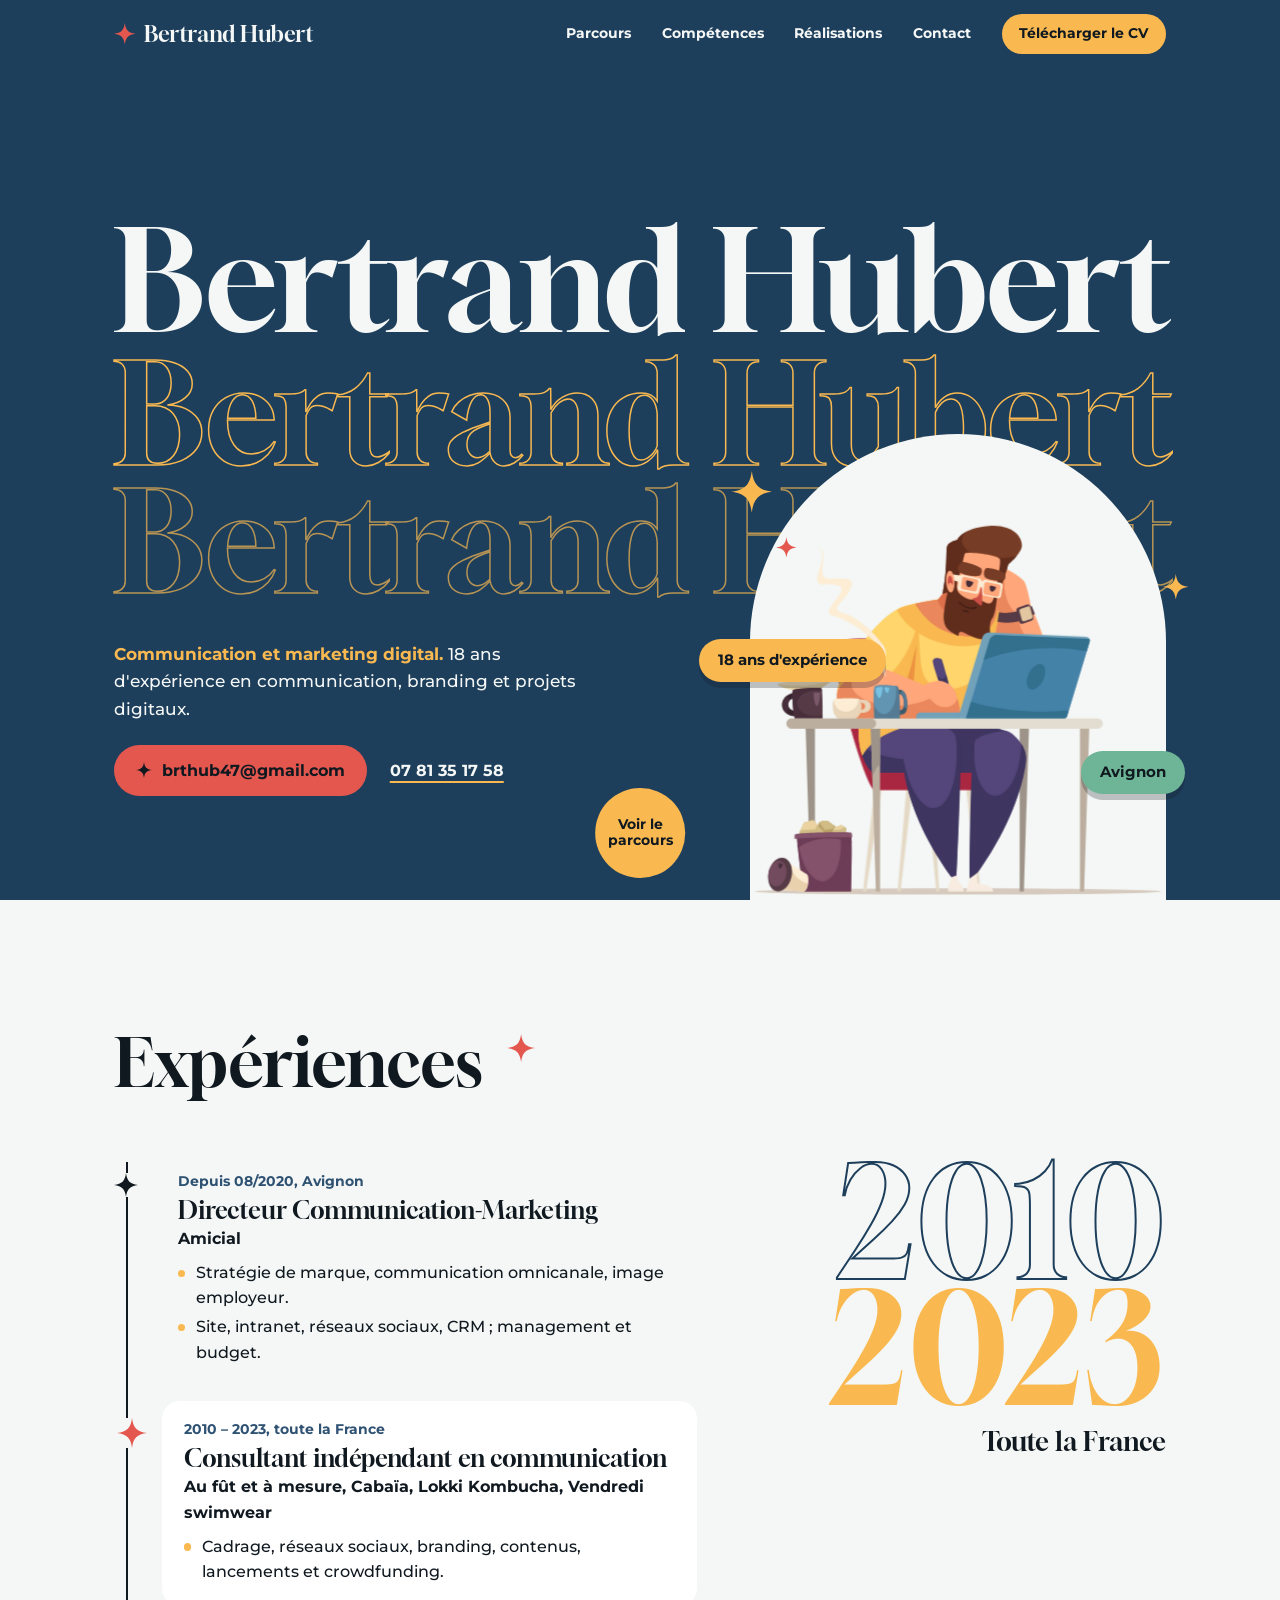
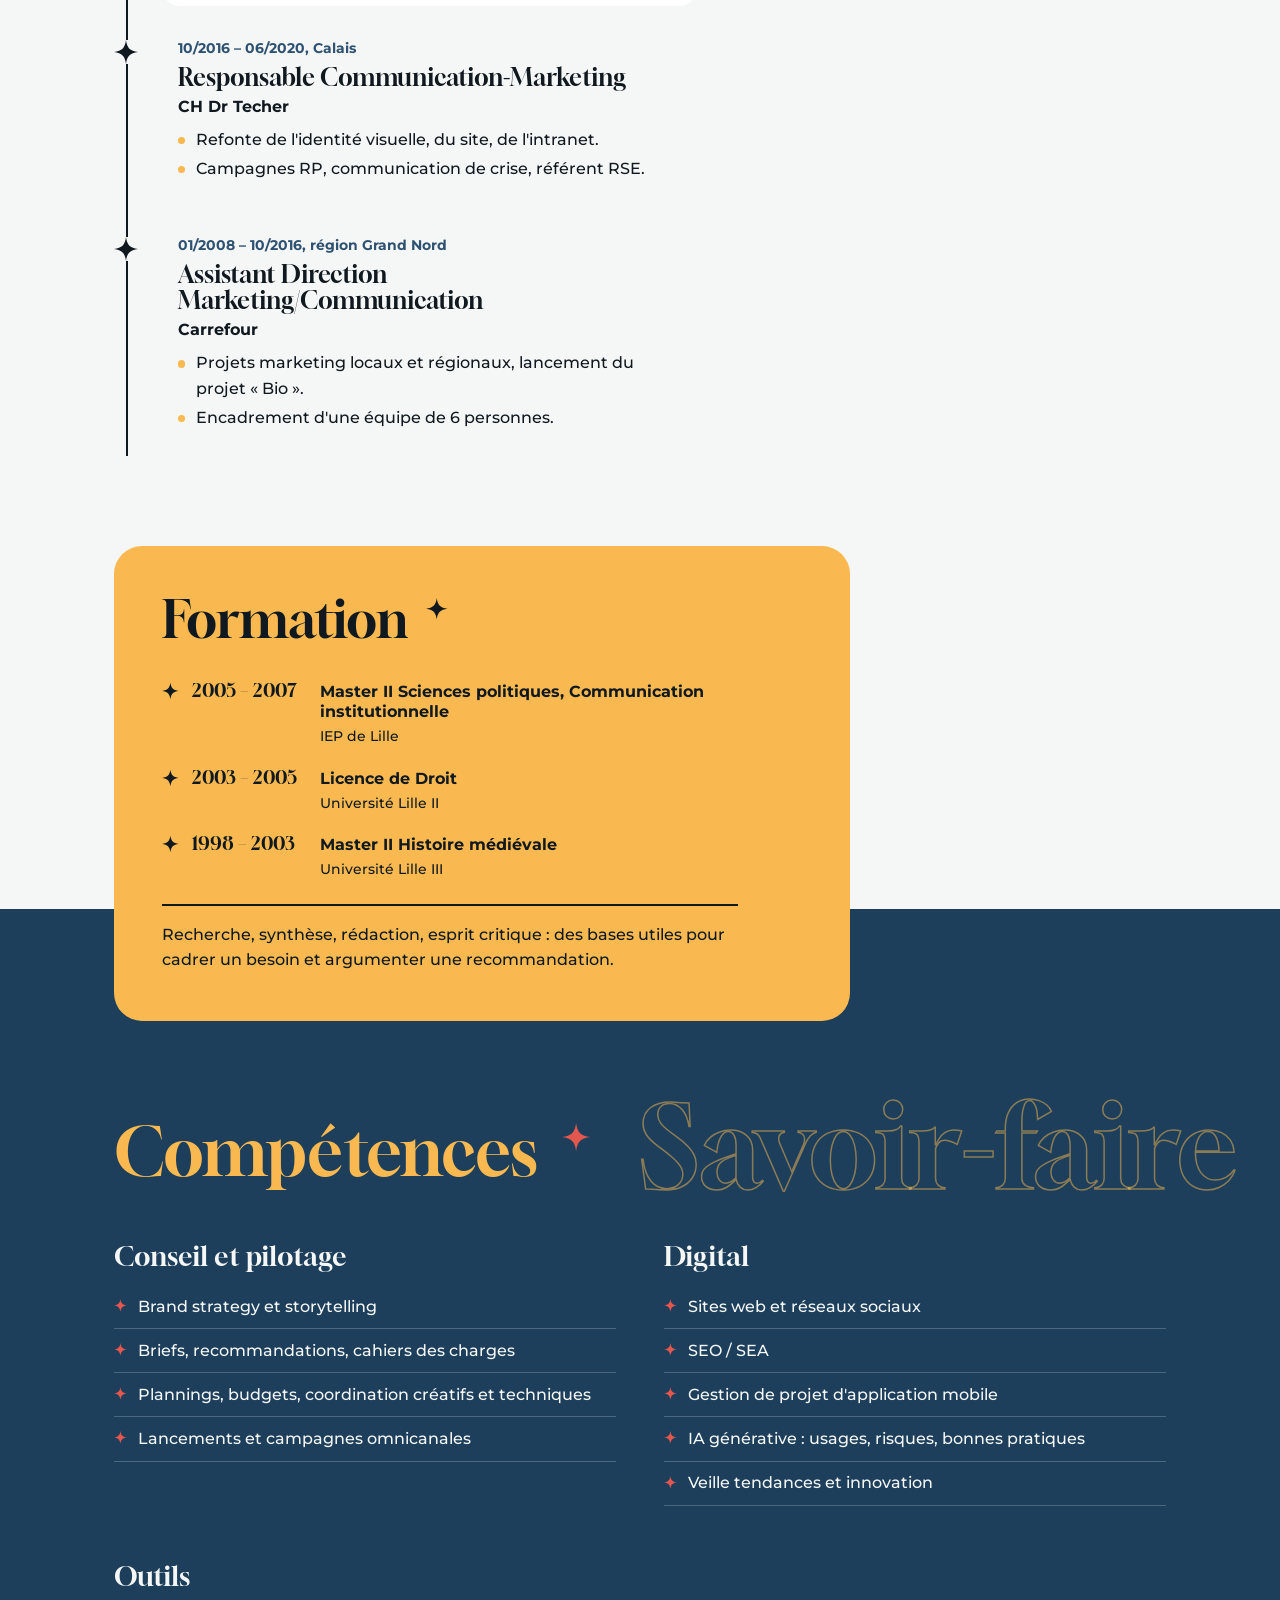
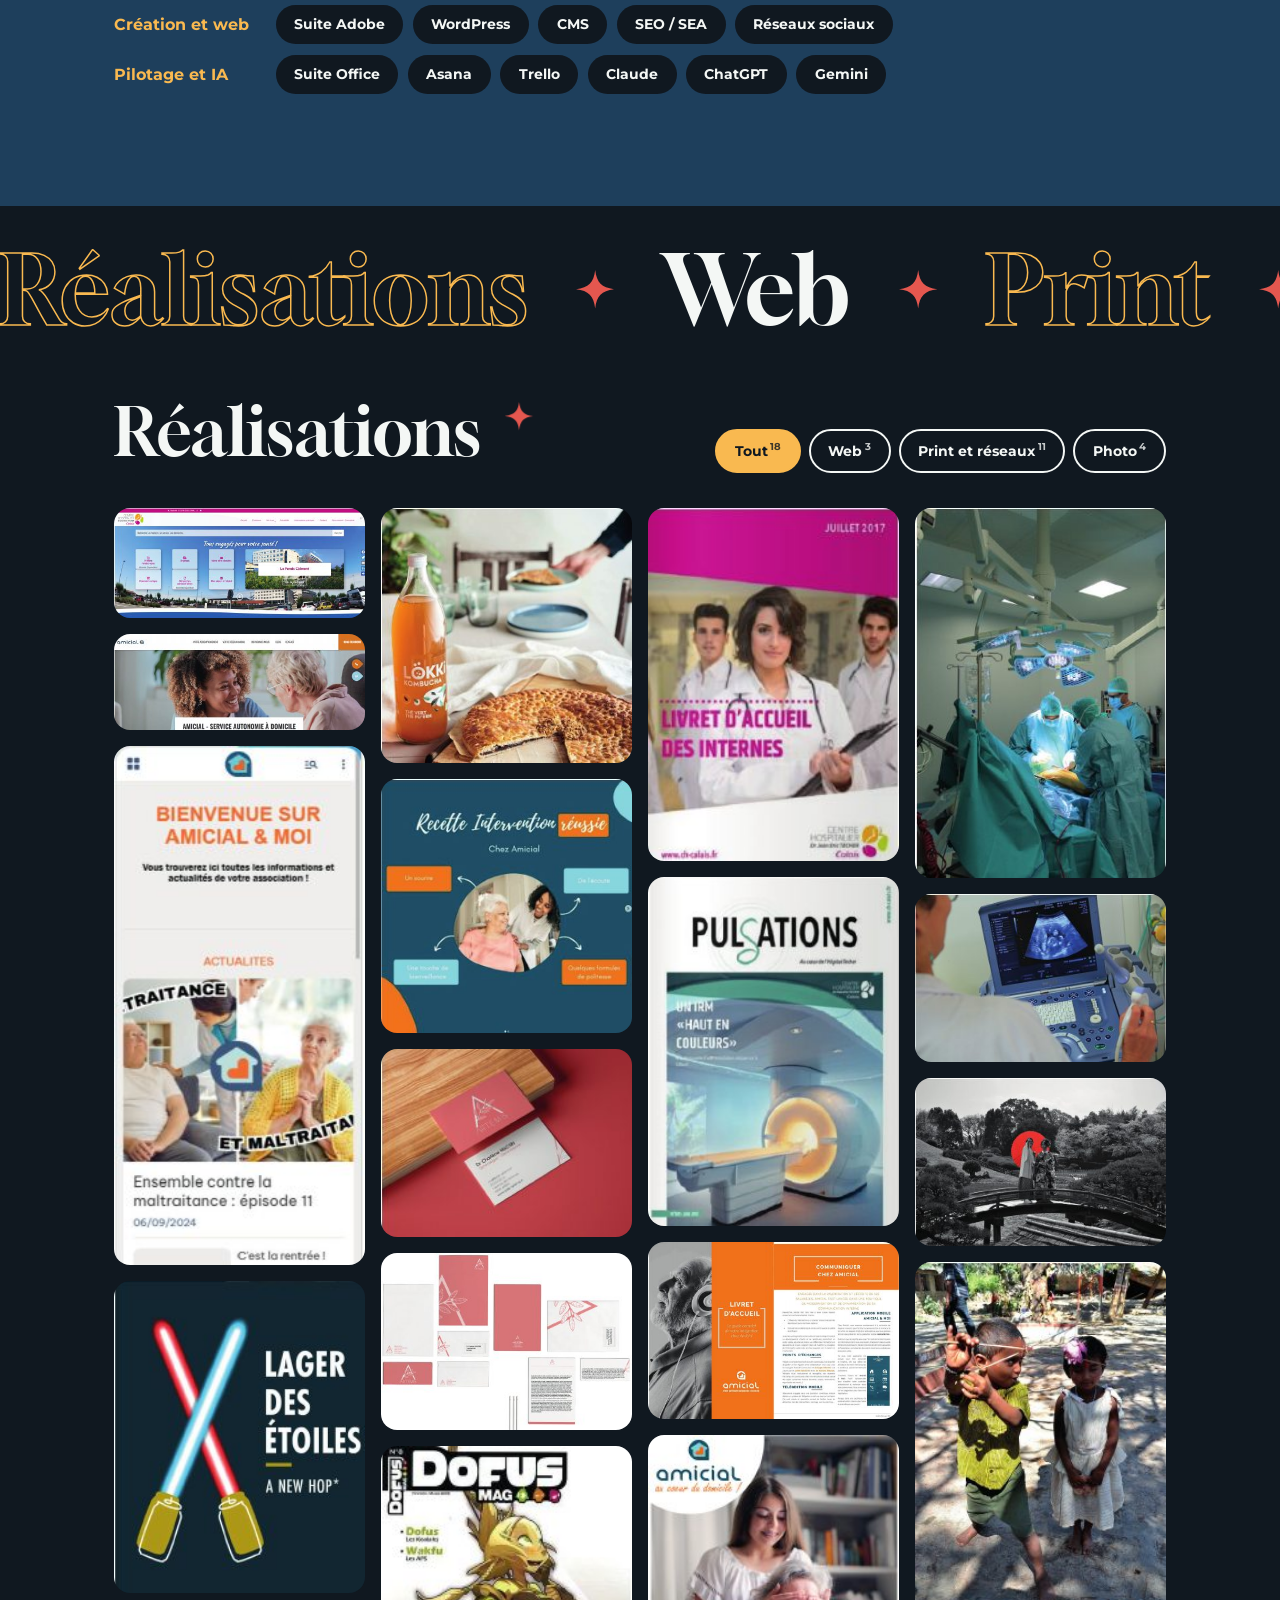
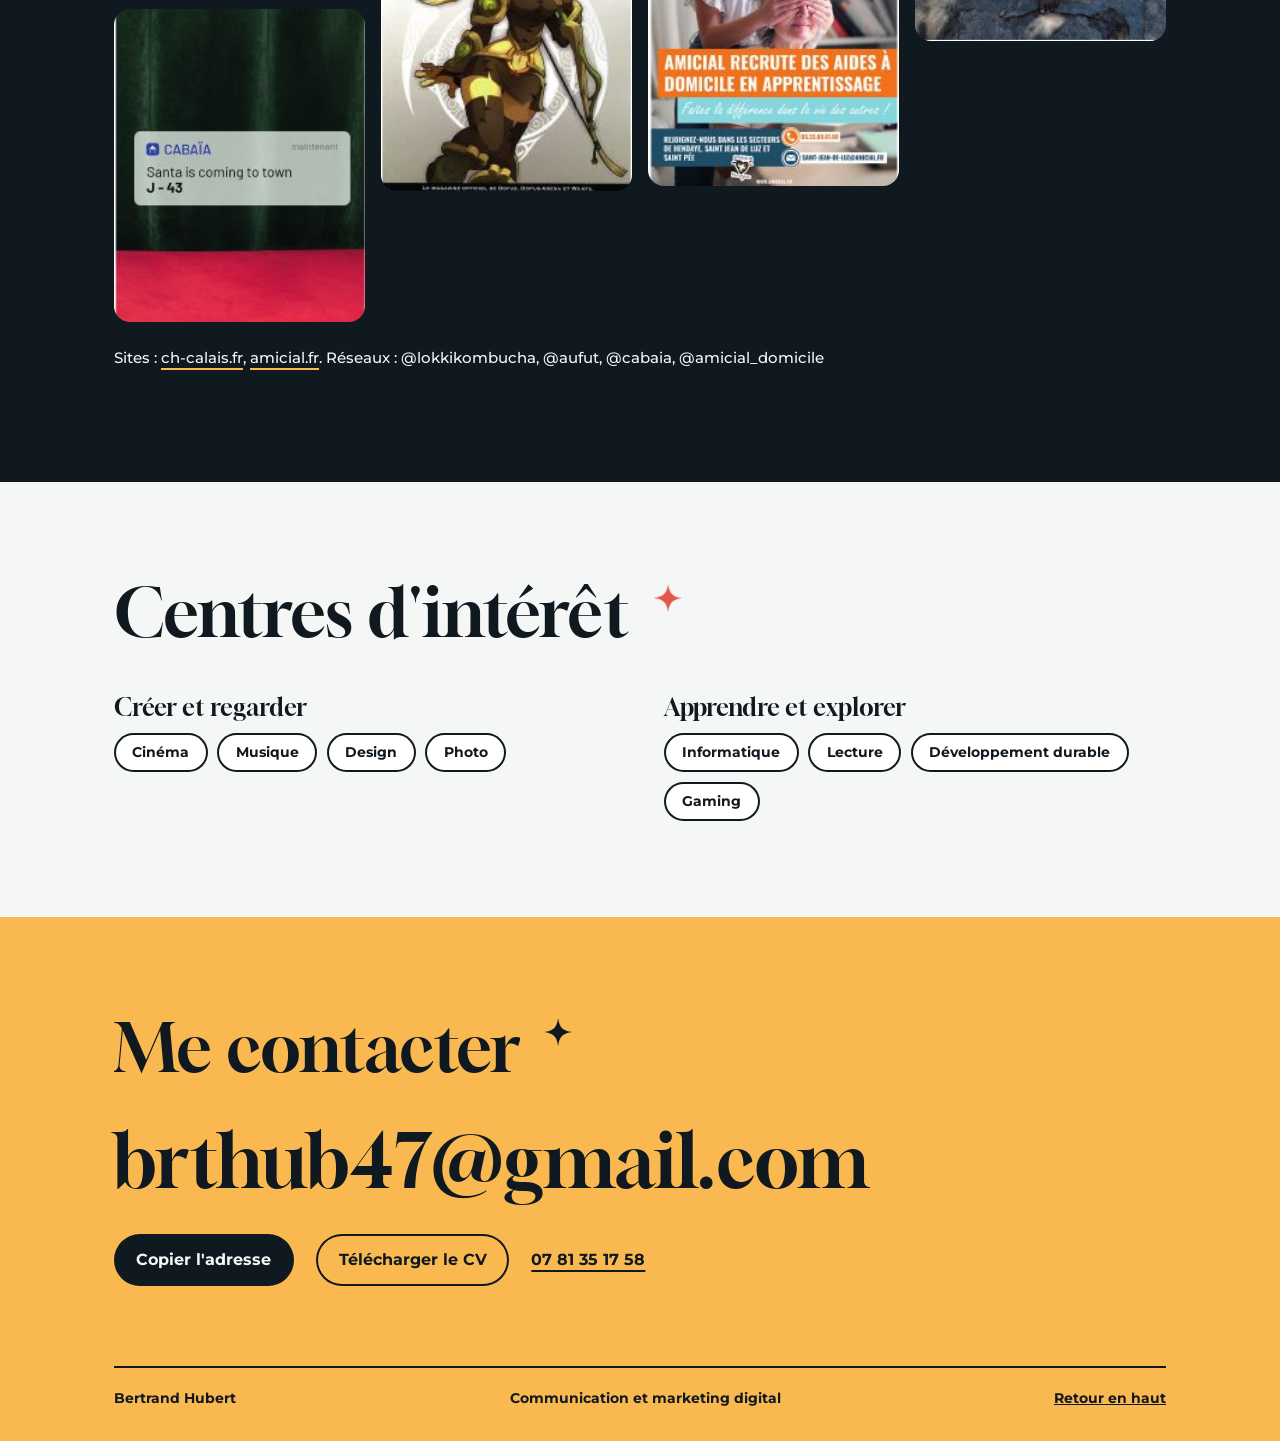
==== commit 8f608cef: "Update index.html" ====
--- a/index.html
+++ b/index.html
@@ -5,175 +5,535 @@
 <meta name="viewport" content="width=device-width,initial-scale=1">
 <title>Bertrand Hubert – Communication et marketing digital</title>
 <meta name="description" content="18 ans d'expérience en communication, branding et projets digitaux. Parcours, compétences et réalisations.">
+<meta property="og:title" content="Bertrand Hubert – Communication et marketing digital">
+<meta property="og:description" content="18 ans d'expérience en communication, branding et projets digitaux.">
+<meta property="og:type" content="profile">
+<meta name="theme-color" content="#1E3F5C">
 <style>
-@font-face{font-family:Unbounded;font-weight:500;src:url([data-uri])}
-@font-face{font-family:Unbounded;font-weight:800;src:url([data-uri])}
-@font-face{font-family:Montserrat;font-weight:500;src:url([data-uri])}
-@font-face{font-family:Montserrat;font-weight:700;src:url([data-uri])}
-:root{--paper:#F4F7F5;--ink:#14202B;--navy:#2F5273;--mint:#6DB596;--coral:#E4574F;--mute:#4F5D6B;--s:clamp(1rem,2.4vw,1.75rem);
---head:Unbounded,"Arial Black",Arial,sans-serif;--body:Montserrat,"Helvetica Neue",Arial,sans-serif}
+@font-face{font-family:Gloock;font-weight:400;font-display:swap;src:url([data-uri]) format("woff2")}
+@font-face{font-family:Montserrat;font-display:swap;font-weight:500;src:url([data-uri])}
+@font-face{font-family:Montserrat;font-display:swap;font-weight:700;src:url([data-uri])}
+:root{
+  --paper:#F4F7F5;--ink:#101820;--navy:#1E3F5C;--navy-2:#2F5273;--sun:#F9B950;--coral:#E4574F;--mint:#6DB596;
+  --head:Gloock,"Bodoni 72","Didot",Georgia,serif;
+  --body:Montserrat,"Helvetica Neue",Arial,sans-serif;
+  --pad:clamp(1.25rem,5vw,4rem);
+  --wrap:1180px;
+  --ease:cubic-bezier(.2,.8,.2,1);
+}
 *{box-sizing:border-box;margin:0}
-body{background:var(--paper);color:var(--ink);font:500 .95rem/1.55 var(--body);min-height:100vh}
-h1,h2,h3{font-family:var(--head)}
-a{color:var(--navy)}
-:focus-visible{outline:3px solid var(--navy);outline-offset:3px}
-.app{max-width:1200px;margin:0 auto;padding:var(--s);display:grid;grid-template-rows:auto 1fr auto;min-height:100vh;gap:var(--s)}
-.bar{display:flex;flex-wrap:wrap;gap:var(--s);align-items:center;justify-content:space-between;font-weight:700;font-size:.85rem}
-.bar b{font:800 1rem var(--head);color:var(--navy)}
-.bar div{display:flex;gap:var(--s);flex-wrap:wrap;align-items:center}
-.bar a{text-decoration:none;color:var(--ink)}
-.bar .cv{background:var(--navy);color:#fff;padding:.5rem 1rem;border-radius:99px}
-.stage{display:grid;grid-template-columns:1fr;gap:var(--s);align-items:center;align-content:center}
-.hero{position:relative;height:260px;display:flex;justify-content:center;align-items:flex-end;clip-path:inset(0 -80px 0 -80px);grid-row:1}
-.disc{position:absolute;width:230px;height:230px;border-radius:50%;background:#DCEBE4;bottom:6px;left:50%;margin-left:-115px;transition:all .5s}
-.av{position:relative;width:min(100%,270px);height:auto;display:block;transition:width .5s}
-.role{text-align:center;color:var(--mute);margin-top:.4rem;font-weight:700}
-.tiles{display:grid;grid-template-columns:repeat(3,1fr);gap:var(--s);justify-items:center;transition:opacity .4s,transform .5s,visibility .5s}
-.tile{display:flex;flex-direction:column;align-items:center;gap:.5rem;background:none;border:0;cursor:pointer;font:700 .8rem var(--body);color:var(--ink);text-align:center}
-.tile i{width:76px;height:76px;border-radius:22px;background:var(--mint);display:grid;place-items:center;transition:transform .25s,background .25s}
-.tile:hover i{transform:translateY(-4px);background:var(--navy)}
-.tile svg{width:30px;height:30px;fill:none;stroke:var(--ink);stroke-width:1.8;stroke-linecap:round;stroke-linejoin:round}
-.tile:hover svg{stroke:#fff}
-.card{background:#fff;border-radius:24px;padding:var(--s);box-shadow:0 10px 30px rgba(20,32,43,.08)}
-.card h2{font-size:1rem;color:var(--navy);margin-bottom:.8rem}
-.card h3{font-size:.85rem;font-weight:500;margin-top:1rem}
-.card p,.card li{margin-top:.25rem}.card ul{padding-left:1.1em}
-.d{font-weight:700;color:var(--navy);font-size:.8rem}
-.chips{display:flex;flex-wrap:wrap;gap:.5rem}.chips span{background:var(--paper);border-radius:99px;padding:.3rem .8rem;font-weight:700;font-size:.8rem}
-.pv:not([hidden]){display:contents}
-.pv .card{animation:in .5s both}.pv .R{animation-delay:.08s}
-@keyframes in{from{opacity:0;transform:translateY(24px)}}
-.tabs{display:flex;gap:.5rem;flex-wrap:wrap;margin-bottom:var(--s)}
-.tabs button{font:700 .8rem var(--body);padding:.5rem 1rem;border-radius:99px;border:2px solid var(--navy);background:none;color:var(--navy);cursor:pointer}
-.tabs [aria-pressed=true]{background:var(--navy);color:#fff}
-.grid{columns:4 12rem;column-gap:.8rem}
-.grid button{display:block;width:100%;margin:0 0 .8rem;padding:0;border:0;border-radius:14px;overflow:hidden;background:none;cursor:zoom-in;break-inside:avoid}
-.grid img{display:block;width:100%;height:auto}
-.grid button:hover{outline:3px solid var(--mint)}.grid [hidden]{display:none}
-.links{margin-top:.5rem;font-size:.85rem}
-dialog{max-width:min(92vw,900px);border:0;border-radius:24px;padding:var(--s);background:#fff}
-dialog::backdrop{background:rgba(20,32,43,.8)}
-dialog img{max-width:100%;max-height:70vh;display:block;margin:0 auto;border-radius:12px}
-dialog button{margin-top:.8rem;font:700 .85rem var(--body);padding:.5rem 1rem;border:0;border-radius:99px;background:var(--navy);color:#fff;cursor:pointer}
-.pager{display:none;justify-content:center;align-items:center;gap:.6rem}
-.pager button{border:0;cursor:pointer;background:#fff;box-shadow:0 4px 14px rgba(20,32,43,.1)}
-.pager .home{padding:.5rem 1rem;border-radius:99px;font:700 .8rem var(--body)}
-.pager .dot{width:12px;height:12px;border-radius:50%;padding:0;background:#b9c6c0}
-.pager .dot[aria-current=true]{background:var(--navy);width:28px;border-radius:99px}
-.app:not([data-view=home]) .pager{display:flex}
-.app:not([data-view=home]) .tiles{opacity:0;visibility:hidden;position:absolute;pointer-events:none}
-.app:not([data-view=home]) .role,.app:not([data-view=home]) .hint{display:none}
-.app:not([data-view=home]) .hero{height:150px}
-.app:not([data-view=home]) .disc{width:130px;height:130px;margin-left:-65px}
-.app:not([data-view=home]) .av{width:150px}
-.hint{text-align:center;color:var(--mute);font-weight:700}
-@media(min-width:901px){
-.stage{grid-template-columns:1fr 440px 1fr}
-.hero{height:372px}.disc{width:310px;height:310px;margin-left:-155px}.av{width:400px}
-.tiles{grid-template-columns:1fr;gap:calc(var(--s)*1.4)}
-.tiles.left{grid-column:1;grid-row:1;justify-items:end}.tiles.right{grid-column:3;grid-row:1;justify-items:start}
-.tiles.left .tile:nth-child(2){margin-right:3rem}.tiles.right .tile:nth-child(2){margin-left:3rem}
-.app[data-view=home] .tiles{opacity:1}
-.hero{grid-column:2}
-.app:not([data-view=home]) .hero{height:372px}.app:not([data-view=home]) .disc{width:310px;height:310px;margin-left:-155px}.app:not([data-view=home]) .av{width:400px}
-.L{grid-column:1;grid-row:1}.R{grid-column:3;grid-row:1}
-.app:not([data-view=home]) .role{display:none}
-.stage>.role{grid-column:2;grid-row:2;font-size:.8rem}
-.app[data-view=realisations] .hero{grid-column:1/-1;height:180px}.app[data-view=realisations] .disc{width:150px;height:150px;margin-left:-75px}.app[data-view=realisations] .av{width:190px}
-.wide{grid-column:1/-1;grid-row:2}
-}
-@media(prefers-reduced-motion:reduce){*{animation:none!important;transition:none!important}}
+html{scroll-behavior:smooth;scroll-padding-top:4.5rem}
+body{background:var(--paper);color:var(--ink);font:500 1rem/1.6 var(--body);overflow-x:hidden}
+h1,h2,h3{font-family:var(--head);font-weight:400;line-height:1}
+ul,ol{list-style:none;padding:0}
+a{color:inherit}
+button{font:inherit;color:inherit}
+:focus-visible{outline:3px solid var(--coral);outline-offset:3px;border-radius:4px}
+.wrap{max-width:var(--wrap);margin:0 auto;padding-inline:var(--pad)}
+.star{display:inline-block;width:1em;height:1em;fill:currentColor;flex:none}
+.sr{position:absolute;width:1px;height:1px;overflow:hidden;clip-path:inset(50%)}
+
+/* Barre de progression + navigation */
+.progress{position:fixed;inset:0 0 auto 0;height:4px;background:var(--coral);transform-origin:0 50%;transform:scaleX(var(--p,0));z-index:60}
+.nav{position:fixed;inset:0 0 auto 0;z-index:50;color:var(--paper);transition:background .35s,color .35s,box-shadow .35s}
+.nav .wrap{display:flex;align-items:center;justify-content:space-between;gap:1rem;height:4.25rem}
+.nav.stuck{background:var(--paper);color:var(--ink);box-shadow:0 2px 0 var(--ink)}
+.brand{display:flex;align-items:center;gap:.5rem;font:400 1.35rem var(--head);text-decoration:none;white-space:nowrap}
+.brand .star{color:var(--coral);transition:transform .6s var(--ease)}
+.brand:hover .star{transform:rotate(180deg)}
+.links{display:flex;align-items:center;gap:clamp(.9rem,2.4vw,2rem);font-weight:700;font-size:.9rem}
+.links a{text-decoration:none;position:relative;padding:.3rem 0}
+.links a:not(.cta)::after{content:"";position:absolute;left:0;right:0;bottom:-2px;height:3px;border-radius:3px;background:var(--sun);transform:scaleX(0);transform-origin:0 50%;transition:transform .35s var(--ease)}
+.links a:not(.cta):hover::after,.links a[aria-current=true]::after{transform:scaleX(1)}
+.cta{white-space:nowrap;background:var(--sun);color:var(--ink);padding:.55rem 1.1rem!important;border-radius:99px;transition:transform .25s var(--ease),background .25s}
+.cta:hover{transform:translateY(-2px) rotate(-2deg);background:var(--coral)}
+@media(max-width:760px){.links a:not(.cta){display:none}.brand{font-size:1.1rem}.cta{font-size:.8rem;padding:.5rem .9rem!important}}
+
+/* Accueil */
+.hero{position:relative;background:var(--navy);color:var(--paper);min-height:100svh;display:flex;flex-direction:column;justify-content:flex-end;padding-top:5.5rem;overflow:hidden}
+.hero .wrap{position:relative;width:100%}
+.title{font-size:min(11.6vw,8.7rem);white-space:nowrap;letter-spacing:-.01em;position:relative;z-index:3}
+.title .line{display:inline-block;overflow:hidden;vertical-align:top;padding-bottom:.12em;margin-bottom:-.12em}
+.title .line span{display:inline-block}
+.echoes{position:relative;z-index:1;font:400 min(11.6vw,8.7rem)/.92 var(--head);white-space:nowrap;letter-spacing:-.01em;color:transparent;-webkit-text-stroke:1.5px var(--sun);user-select:none}
+.echoes div{will-change:transform}
+.echoes div:nth-child(1){transform:translateX(calc(var(--sy,0)*-90px + var(--mx,0)*-14px))}
+.echoes div:nth-child(2){transform:translateX(calc(var(--sy,0)*140px + var(--mx,0)*22px));opacity:.7}
+.hero-grid{display:grid;grid-template-columns:minmax(0,1fr) minmax(0,26rem);gap:2rem;align-items:end;margin-top:-1px}
+.intro{padding-block:2.2rem 6.5rem;max-width:30rem;position:relative;z-index:3}
+.intro p{font-size:1.08rem}
+.intro strong{color:var(--sun);font-weight:700}
+.actions{display:flex;flex-wrap:wrap;gap:.8rem 1.4rem;align-items:center;margin-top:1.4rem;font-weight:700}
+.btn{display:inline-flex;align-items:center;gap:.6rem;background:var(--coral);color:var(--ink);text-decoration:none;padding:.8rem 1.4rem;border-radius:99px;border:0;cursor:pointer;font-weight:700;transition:transform .25s var(--ease),background .25s}
+.btn:hover{transform:translateY(-3px);background:var(--sun)}
+.tel{text-decoration-thickness:2px;text-underline-offset:.3em;text-decoration-color:var(--sun)}
+.portrait{position:relative;z-index:2;align-self:end;margin-top:-17rem}
+.arch{background:var(--paper);border-radius:999px 999px 0 0;aspect-ratio:1/1.12;display:flex;align-items:flex-end;justify-content:center}
+.av{width:118%;max-width:none;height:auto;display:block;margin-bottom:-1px;transition:transform .5s var(--ease)}
+.portrait:hover .av{transform:translateY(-6px) rotate(-1.5deg)}
+.pill{position:absolute;font-weight:700;font-size:.92rem;padding:.6rem 1.2rem;border-radius:99px;color:var(--ink);white-space:nowrap;box-shadow:0 6px 0 rgba(16,24,32,.25)}
+.pill.a{background:var(--sun);left:-3.2rem;top:44%}
+.pill.b{background:var(--mint);right:-1.2rem;top:68%}
+.spark{position:absolute;color:var(--sun);animation:twinkle 3.6s ease-in-out infinite}
+.spark.s1{font-size:2.6rem;left:-1.2rem;top:8%}
+.spark.s2{font-size:1.3rem;left:1.6rem;top:22%;animation-delay:-1.4s;color:var(--coral)}
+.spark.s3{font-size:1.6rem;right:-1.4rem;top:30%;animation-delay:-2.2s}
+@keyframes twinkle{50%{transform:scale(.6) rotate(45deg);opacity:.6}}
+.down{position:absolute;left:50%;bottom:1.4rem;translate:-50% 0;z-index:5;width:5.6rem;height:5.6rem;border-radius:50%;background:var(--sun);color:var(--ink);display:grid;place-items:center;text-align:center;text-decoration:none;font-weight:700;font-size:.85rem;line-height:1.15;transition:transform .3s var(--ease),background .3s}
+.down:hover{transform:scale(1.08) rotate(-8deg);background:var(--coral)}
+.hero-pad{height:0}
+
+/* Séquence d'ouverture (une seule fois) */
+.js .title .line span{transform:translateY(110%);animation:rise .9s var(--ease) forwards}
+.js .title .line:nth-child(2) span{animation-delay:.12s}
+.js .echoes div{opacity:0;animation:echo .9s var(--ease) forwards .45s}
+.js .echoes div:nth-child(2){animation-delay:.6s;--o:.7}
+.js .portrait{opacity:0;animation:up .9s var(--ease) forwards .35s}
+.js .pill,.js .down{scale:0;animation:pop .5s var(--ease) forwards 1s}
+.js .pill.b{animation-delay:1.15s}.js .down{animation-delay:1.3s}
+.js .intro{opacity:0;animation:up .8s var(--ease) forwards .7s}
+@keyframes rise{to{transform:none}}
+@keyframes echo{from{opacity:0;clip-path:inset(0 100% 0 0)}to{opacity:var(--o,1);clip-path:inset(0 -20% 0 -20%)}}
+@keyframes up{from{opacity:0;translate:0 40px}to{opacity:1;translate:0 0}}
+@keyframes pop{to{scale:1}}
+
+/* Titres de section */
+.h2{font-size:clamp(2.4rem,6vw,4.2rem);display:flex;align-items:flex-start;gap:.35em}
+.h2 .star{font-size:.42em;color:var(--coral);margin-top:.2em}
+.js .h2 .t{display:inline-block;overflow:hidden;padding-bottom:.14em}
+.js .h2 .t span{display:inline-block;transform:translateY(110%);transition:transform .8s var(--ease)}
+.js .h2.in .t span{transform:none}
+.js .h2 .star{scale:0;transition:scale .5s var(--ease) .35s,rotate .8s var(--ease) .35s}
+.js .h2.in .star{scale:1;rotate:180deg}
+
+/* Parcours */
+.parcours{padding-block:8rem 0;position:relative}
+.xp-grid{display:grid;grid-template-columns:minmax(0,1.15fr) minmax(0,.85fr);gap:3rem;margin-top:3rem}
+.timeline{position:relative;padding-left:2.6rem}
+.timeline::before{content:"";position:absolute;left:.72rem;top:.6rem;bottom:.6rem;width:2px;background:var(--ink);transform-origin:50% 0;transform:scaleY(var(--tl,1))}
+.xp{position:relative;padding:1.1rem 1.4rem 1.3rem;margin-bottom:.9rem;border-radius:18px;transition:background .4s,transform .4s var(--ease)}
+.xp>.star{position:absolute;left:-2.6rem;top:1.25rem;font-size:1.5rem;color:var(--ink);background:var(--paper);transition:color .3s,transform .6s var(--ease)}
+.xp.on{background:#fff;transform:translateX(6px)}
+.xp.on>.star{color:var(--coral);transform:rotate(180deg) scale(1.25)}
+.when{font-weight:700;font-size:.88rem;color:var(--navy-2)}
+.xp h3{font-size:1.5rem;margin-top:.25rem;line-height:1.1}
+.org{font-weight:700;margin-top:.2rem}
+.xp ul{margin-top:.5rem}
+.xp li{padding-left:1.1rem;position:relative;margin-top:.2rem}
+.xp li::before{content:"";position:absolute;left:0;top:.62em;width:.45rem;height:.45rem;border-radius:50%;background:var(--sun)}
+.yearbox{position:sticky;top:26vh;align-self:start;text-align:right;overflow:hidden;padding-bottom:1rem}
+.year{font:400 clamp(5rem,12vw,10.2rem)/.9 var(--head);color:transparent;-webkit-text-stroke:2px var(--navy);display:block}
+.year.solid{color:var(--sun);-webkit-text-stroke:0;margin-top:-.08em}
+.place{font:400 1.6rem var(--head);margin-top:.6rem;display:block}
+.yearbox.swap .year,.yearbox.swap .place{animation:roll .55s var(--ease)}
+.yearbox.swap .year.solid{animation-delay:.06s;animation-fill-mode:backwards}
+@keyframes roll{from{transform:translateY(60%);opacity:0}}
+
+/* Formation : carte à cheval sur deux sections */
+.formation{position:relative;z-index:2;background:var(--sun);border-radius:28px;padding:clamp(1.6rem,4vw,3rem);margin:5rem 0 -7rem;max-width:46rem;transition:rotate .5s var(--ease)}
+.formation:hover{rotate:-.6deg}
+.formation .h2{font-size:clamp(2rem,4.6vw,3.2rem)}
+.formation .h2 .star{color:var(--ink)}
+.edu{margin-top:1.6rem;display:grid;gap:1rem}
+.edu li{display:grid;grid-template-columns:auto 7.2rem 1fr;gap:.8rem;align-items:baseline}
+.edu .star{font-size:1.05rem;translate:0 .15em}
+.edu .yrs{font:400 1.2rem var(--head);white-space:nowrap}
+.edu b{display:block;line-height:1.3}
+.edu small{font-size:.9rem}
+.note{margin-top:1.4rem;padding-top:1rem;border-top:2px solid var(--ink);max-width:36rem}
+
+/* Compétences */
+.skills{background:var(--navy);color:var(--paper);padding-block:13rem 7rem;position:relative;overflow:hidden}
+.skills .h2{color:var(--sun)}
+.ghost{position:absolute;right:-1vw;top:11.6rem;font:400 clamp(4rem,9vw,7.6rem)/.9 var(--head);color:transparent;-webkit-text-stroke:1.5px rgba(249,185,80,.5);white-space:nowrap;text-align:right;pointer-events:none;transform:translateX(calc(var(--gx,0)*1px))}
+.skill-grid{display:grid;grid-template-columns:repeat(2,minmax(0,1fr));gap:3rem;margin-top:3rem;position:relative}
+.skill-grid h3{font-size:1.7rem;margin-bottom:1rem}
+.skill-grid li{display:flex;gap:.7rem;align-items:baseline;padding:.55rem 0;border-bottom:1px solid rgba(244,247,245,.22);transition:padding .3s var(--ease),color .3s}
+.skill-grid li .star{color:var(--coral);font-size:.8rem;transition:transform .5s var(--ease)}
+.skill-grid li:hover{padding-left:.6rem;color:var(--sun)}
+.skill-grid li:hover .star{transform:rotate(180deg) scale(1.3)}
+.tools{margin-top:3.5rem;position:relative}
+.tools h3{font-size:1.7rem;margin-bottom:1rem}
+.toolrow{display:flex;flex-wrap:wrap;gap:.6rem;align-items:center;margin-top:.7rem}
+.toolrow b{width:9.5rem;font-weight:700;color:var(--sun)}
+.chip{background:var(--ink);color:var(--paper);border-radius:99px;padding:.5rem 1.15rem;font-weight:700;font-size:.9rem;transition:transform .3s var(--ease),background .3s,color .3s}
+.chip:hover{transform:translateY(-4px) rotate(-3deg);background:var(--sun);color:var(--ink)}
+
+/* Bandeau défilant */
+.band{background:var(--ink);color:var(--paper);overflow:hidden;padding-block:2.2rem 1.2rem}
+.track{display:flex;width:max-content;animation:slide 38s linear infinite}
+.band:hover .track{animation-play-state:paused}
+.track span{font:400 clamp(3rem,8vw,6rem)/1 var(--head);white-space:nowrap;padding-right:.5em;display:flex;align-items:center;gap:.5em}
+.track span:nth-child(odd){color:transparent;-webkit-text-stroke:1.5px var(--sun)}
+.track .star{font-size:.4em;color:var(--coral)}
+@keyframes slide{to{transform:translateX(-50%)}}
+
+/* Réalisations */
+.work{background:var(--ink);color:var(--paper);padding-block:2.5rem 7rem}
+.work-head{display:flex;flex-wrap:wrap;gap:1.2rem 2rem;align-items:flex-end;justify-content:space-between}
+.filters{display:flex;flex-wrap:wrap;gap:.5rem}
+.filters button{background:none;border:2px solid var(--paper);border-radius:99px;padding:.5rem 1.1rem;font-weight:700;font-size:.9rem;cursor:pointer;transition:background .25s,color .25s,border-color .25s,transform .25s var(--ease)}
+.filters button:hover{transform:translateY(-2px);border-color:var(--sun)}
+.filters button[aria-pressed=true]{background:var(--sun);border-color:var(--sun);color:var(--ink)}
+.filters sup{font-size:.7em;margin-left:.25em;opacity:.8}
+.gallery{columns:4 9.5rem;column-gap:1rem;margin-top:2.2rem}
+.shot{display:block;position:relative;width:100%;margin:0 0 1rem;padding:0;border:0;border-radius:16px;overflow:hidden;background:#1b2630;cursor:zoom-in;break-inside:avoid}
+.shot[hidden]{display:none}
+.shot img{display:block;width:100%;height:auto;transition:transform .6s var(--ease),filter .4s}
+.shot .cap{position:absolute;inset:auto 0 0 0;background:var(--sun);color:var(--ink);font-weight:700;font-size:.85rem;line-height:1.3;padding:.7rem .9rem;text-align:left;transform:translateY(101%);transition:transform .4s var(--ease)}
+.shot:hover img,.shot:focus-visible img{transform:scale(1.06)}
+.shot:hover .cap,.shot:focus-visible .cap{transform:none}
+.refs{margin-top:1.5rem;font-size:.95rem}
+.refs a{text-decoration-color:var(--sun);text-decoration-thickness:2px;text-underline-offset:.3em}
+::view-transition-group(*){animation-duration:.45s;animation-timing-function:cubic-bezier(.2,.8,.2,1)}
+
+/* Visionneuse */
+dialog{border:0;padding:0;background:none;color:var(--paper);max-width:min(94vw,1000px);max-height:94vh;margin:auto;overflow:visible}
+dialog::backdrop{background:rgba(16,24,32,.92)}
+dialog[open]{animation:zoom .4s var(--ease)}
+@keyframes zoom{from{opacity:0;transform:scale(.92)}}
+.lb img{display:block;max-width:100%;max-height:74vh;height:auto;object-fit:contain;margin:0 auto;border-radius:14px}
+.lb img.sw{animation:zoom .35s var(--ease)}
+.lb-bar{display:flex;align-items:center;gap:1rem;justify-content:space-between;margin-top:1rem}
+.lb-bar p{font-weight:700;flex:1}
+.lb-bar small{font-weight:500;opacity:.75;display:block}
+.round{width:2.9rem;height:2.9rem;border-radius:50%;border:0;background:var(--sun);color:var(--ink);cursor:pointer;font-size:1.2rem;font-weight:700;flex:none;transition:transform .25s var(--ease),background .25s}
+.round:hover{transform:scale(1.1);background:var(--coral)}
+
+/* Centres d'intérêt */
+.likes{padding-block:6rem}
+.like-grid{display:grid;grid-template-columns:repeat(2,minmax(0,1fr));gap:2rem 3rem;margin-top:2.5rem}
+.like-grid h3{font-size:1.5rem;margin-bottom:.9rem}
+.like-grid .toolrow{margin:0}
+.likes .chip{background:#fff;color:var(--ink);box-shadow:inset 0 0 0 2px var(--ink)}
+.likes .chip:hover{background:var(--mint)}
+
+/* Contact */
+.contact{background:var(--sun);padding-block:6rem 2rem;position:relative;overflow:hidden}
+.contact .h2 .star{color:var(--ink)}
+.mail{display:inline-block;font:400 clamp(1.7rem,6.2vw,4.6rem)/1.1 var(--head);text-decoration:none;margin-top:2rem;word-break:break-word;background:linear-gradient(var(--ink),var(--ink)) 0 100%/0 3px no-repeat;transition:background-size .5s var(--ease)}
+.mail:hover{background-size:100% 3px}
+.contact .actions{margin-top:2rem}
+.contact .btn{background:var(--ink);color:var(--paper)}
+.contact .btn:hover{background:var(--coral);color:var(--ink)}
+.contact .btn.ghost-btn{background:none;color:var(--ink);box-shadow:inset 0 0 0 2px var(--ink)}
+.contact .btn.ghost-btn:hover{background:var(--paper)}
+.contact .tel{font-weight:700;text-decoration-color:var(--ink)}
+.foot{margin-top:5rem;padding-top:1.2rem;border-top:2px solid var(--ink);display:flex;flex-wrap:wrap;justify-content:space-between;gap:.5rem;font-size:.88rem;font-weight:700}
+
+@media(max-width:900px){
+  .title{white-space:normal;font-size:19vw;line-height:.92}
+  .title .line{display:block}
+  .echoes{font-size:19vw}
+  .echoes div:nth-child(2){display:none}
+  .hero-grid{grid-template-columns:1fr;gap:0}
+  .intro{padding-block:1.6rem 2rem;order:1}
+  .portrait{order:2;margin:1rem auto 0;width:min(78vw,22rem)}
+  .pill.a{left:-1.2rem}.pill.b{right:-.8rem}
+  .down{display:none}
+  .xp-grid{grid-template-columns:minmax(0,1fr)}
+  .yearbox{display:none}
+  .parcours{padding-top:5rem}
+  .skill-grid,.like-grid{grid-template-columns:1fr;gap:2.2rem}
+  .toolrow b{width:100%}
+  .edu li{grid-template-columns:auto 1fr}
+  .edu li>div{grid-column:2}
+  .ghost{display:none}
+  .xp h3{font-size:1.3rem}
+  .xp.on{transform:none}
+}
+@media(prefers-reduced-motion:reduce){
+  html{scroll-behavior:auto}
+  *,*::before,*::after{animation:none!important;transition:none!important}
+  .js .title .line span,.js .h2 .t span{transform:none}
+  .js .echoes div,.js .portrait,.js .intro{opacity:1}
+  .js .pill,.js .down,.js .h2 .star{scale:1}
+  .echoes div,.ghost{transform:none!important}
+}
+@media print{
+  .nav,.progress,.down,.band,.filters,.spark,dialog{display:none!important}
+  .hero{min-height:0}.gallery{columns:4}
+}
 </style>
 </head>
 <body>
-<div class="app" id="app" data-view="home">
-<header class="bar"><b>Bertrand Hubert</b><div><a href="mailto:brthub47@gmail.com">brthub47@gmail.com</a><a href="tel:+33781351758">07 81 35 17 58</a><a class="cv" href="CV_Bertrand_Hubert_2026.pdf" download>Télécharger le CV</a></div></header>
-
-<main class="stage">
-<nav class="tiles left" aria-label="Rubriques">
-<button class="tile" data-go="formation"><i><svg viewBox="0 0 24 24"><path d="M3 9l9-5 9 5-9 5z"/><path d="M7 12v4c2 2 8 2 10 0v-4"/></svg></i>Formation</button>
-<button class="tile" data-go="experiences"><i><svg viewBox="0 0 24 24"><rect x="3" y="7" width="18" height="13" rx="2"/><path d="M9 7V5h6v2"/></svg></i>Expériences</button>
-<button class="tile" data-go="competences"><i><svg viewBox="0 0 24 24"><path d="M12 3l2.7 5.6 6.1.9-4.4 4.3 1 6.1L12 17l-5.4 2.9 1-6.1L3.2 9.5l6.1-.9z"/></svg></i>Compétences</button>
-</nav>
-
-<div class="hero"><div class="disc"></div>
-<svg class="av" viewBox="190 15 620 570" role="img" aria-label="Illustration d'un graphiste barbu à son bureau"><g style="isolation:isolate;"><g id="Layer_1"><ellipse cx="500" cy="570.16" rx="302.14" ry="4.71" style="fill:#aa866d; mix-blend-mode:multiply; opacity:.4;"/><polygon points="375.91 411.24 358.45 569.98 362.81 569.98 387.22 410.74 375.91 411.24" style="fill:#e5d9c6;"/><polygon points="423.43 411.24 409.88 569.98 414.24 569.98 432.55 410.74 423.43 411.24" style="fill:#e5d9c6;"/><polygon points="520.1 411.24 533.24 569.98 528.93 569.98 511.44 410.74 520.1 411.24" style="fill:#e5d9c6;"/><polygon points="462.63 411.24 471.9 569.98 467.59 569.98 452.16 410.74 462.63 411.24" style="fill:#e5d9c6;"/><path d="M522.78,418.8h-146.89c-13.95,0-70.61-203.08-57.97-217.69,12.64-14.61,89.79-5.54,96.77-.5,6.97,5.04,36.18,171.84,42.28,177.88,6.1,6.05,65.38,9.07,69.74,11.09,4.36,2.02,5.23,29.23-3.92,29.23Z" style="fill:#cc374d;"/><path d="M526.7,389.57c-4.36-2.02-63.64-5.04-69.74-11.09-6.1-6.05-35.31-172.85-42.28-177.88-4.45-3.22-37.48-8.07-64.08-7.37-4.07,21.9-16.67,37.87-31.58,37.87-.34,0-.68-.02-1.01-.04,8.95,60.2,46.83,187.74,57.88,187.74h146.89c9.15,0,8.28-27.21,3.92-29.23Z" style="fill:#aa2741;"/><path d="M295.23,230.87c-2.03-2.03-40.2-5.19-43.58-4.29-3.39.9-2.94,23.03-2.03,32.74l46.74-2.03s.9-24.39-1.13-26.42Z" style="fill:#cc4b2e;"/><path d="M280.89,250.07c-15.9,0-28.79-9.35-28.79-20.89,0-.92.11-1.81.27-2.69-.3.02-.56.06-.72.1-3.39.9-2.94,23.03-2.03,32.74l46.74-2.03s.18-4.97.2-10.6c-4.51,2.13-9.88,3.38-15.67,3.38Z" style="fill:#aa3421;"/><path d="M249.06,238.46c-.09,2.36-.11,4.89-.09,7.4,15.99-.63,36.48.62,47.58,1.45.01-3.06-.02-6.37-.16-9.22-11.41-.39-31.15-.78-47.34.37Z" style="fill:#fcedd4; mix-blend-mode:overlay;"/><path d="M310.58,254.36c-3.61-1.58-79.26,3.16-79.49,7-.23,3.84,23.71,8.81,23.71,8.81l39.07-1.58s20.32-12.65,16.71-14.23Z" style="fill:#e2cea1;"/><path d="M310.58,254.36c-3.61-1.58-79.26,3.16-79.49,7,0,.02,0,.05.01.08,8.5,1.11,18.08,1.73,28.22,1.73,20.82,0,39.29-2.62,50.86-6.67.87-1.03,1.13-1.81.4-2.13Z" style="fill:#efdebd;"/><path d="M258.93,300.68c-.19.03-.37.06-.57.08-5.92.57-11.07-3.21-11.51-8.43-.44-5.22,4.01-9.91,9.93-10.48.18-.02.36-.02.54-.03.17-2.81.54-5.52,1.06-8.09-.75,0-1.51.02-2.28.09-10.94,1.04-19.16,9.72-18.35,19.37.81,9.65,10.33,16.63,21.27,15.58.79-.08,1.56-.2,2.32-.35-.96-2.42-1.77-5.01-2.42-7.75Z" style="fill:#38242f;"/><path d="M541.68,393.24h-168.9s-27.93-24.03-16.58-73.06c11.35-49.04,220.39,12.09,220.39,12.09l-34.91,60.97Z" style="fill:#54467a;"/><path d="M356.2,320.17c-.67,2.88-1.19,5.67-1.6,8.38,10.99-10.79,38.76-17.18,70.74-15.03,40.73,2.73,72.87,13.61,71.76,30.04-1.1,16.43-35.02,32.17-75.75,29.44-31.47-2.11-57.78-11.86-67.62-23.76,2.19,29.48,19.05,44,19.05,44h168.9l34.91-60.97s-209.05-61.13-220.39-12.09Z" style="fill:#3e3560;"/><path d="M588.79,164.26c-7.23-5.42-45.61-32.07-66.84-33.87-21.23-1.81-99.81,10.84-110.2,18.52-10.39,7.68-79.22,138.16-54.53,218.7,18.96-36.14,85.71-58.54,163.38-49.79,1.81-45.61,75.42-148.14,68.2-153.56Z" style="fill:#ffd56c;"/><path d="M588.6,164.12c-19.16,50.2-58.81,106.26-104.13,104.02-46.4-2.29-38.84-36.58-43.81-91.23-.27-2.97-16.68-30.29-15.51-33.04-6.51,1.77-11.32,3.5-13.4,5.04-10.39,7.68-79.22,138.16-54.53,218.7,18.96-36.14,85.71-58.54,163.38-49.79,1.81-45.61,75.42-148.14,68.2-153.56-.06-.04-.13-.1-.19-.14Z" style="fill:#f9b950;"/><path d="M413.1,148c-46.38,21.17-94.39,111.55-93.04,124.65,1.36,13.1,82.65,14.45,84,12.65,1.35-1.81,17.42-30.39,19.87-33.87,19.42-27.55,30.71-122.39-10.84-103.42Z" style="fill:#f9b950;"/><path d="M415.81,276.72l16.26,4.52,5.87-78.13s-11.29,50.58-22.13,73.62Z" style="fill:#ed9240;"/><path d="M425.43,209.47c7.69-14.99,12.56-30.08,14.61-43.65-2.97-15.77-11.12-25.04-26.94-17.82-28.8,13.15-58.21,52.96-76.06,84.4.49,14.91,5.39,26.35,14.75,31.14,20.08,10.3,53.05-13.91,73.65-54.08Z" style="fill:#ffd56c;"/><path d="M482.4,284.45s-22.28-53.59-19.87-59.01c2.41-5.42,11.14-2.71,12.95-1.51,1.81,1.2,15.96,58.11,15.96,58.11l-9.03,2.41Z" style="fill:#54467a;"/><path d="M482.06,245.6c-.34,3.53-1.57,6.09-3.7,7.01-2.71,1.17-6.33-.54-9.91-4.17,5.9,16.63,13.95,36.01,13.95,36.01l9.03-2.41s-4.95-19.92-9.37-36.44Z" style="fill:#403760;"/><path d="M447.13,263.32c10.97-4.65,22.88-9.33,30.71-6.02,7.83,3.31,12.95,5.72,16.26,11.44,3.31,5.72,11.74,35.23,7.83,38.54-3.91,3.31-42.15,3.31-47.87,2.41-5.72-.9-16.86-42.15-6.93-46.37Z" style="fill:#ffa77b;"/><path d="M498.89,281.99c-1.17,4.19-3.49,7.82-7,10.31-9.86,7.02-25.12,2.49-34.08-10.11-4.7-6.6-9.19-19.51-10.68-18.88-9.94,4.22,1.2,45.46,6.93,46.37,5.72.9,43.96.9,47.87-2.41,2.49-2.11-.02-14.84-3.03-25.29Z" style="fill:#ea875c;"/><path d="M336.78,316.01c42.52,14.17,122.39-6.77,122.39-6.77l-1.81-42.9s-75.42-34.78-88.52-33.42c-13.1,1.35-45.61,26.65-48.78,39.74-3.16,13.1,5.87,39.74,16.71,43.36Z" style="fill:#ffa77b;"/><path d="M406.78,292.97c-38.41,0-67.83-15.57-65.71-34.78.91-8.23,7.47-15.78,17.67-21.73-15.11,7.68-36.16,25.78-38.67,36.18-3.16,13.1,5.87,39.74,16.71,43.36,42.52,14.17,122.39-6.77,122.39-6.77l-1.13-26.92c-13.38,6.57-31.58,10.66-51.26,10.66Z" style="fill:#ea875c;"/><polygon points="591.85 319.02 605.96 319.02 598.05 569.98 591.85 569.98 591.85 319.02" style="fill:#9e9388;"/><path d="M524.91,346.27c4.74-9.94,43.22-18.52,52.25-13.55,9.04,4.97,24.21,22.13,24.23,37.94.03,15.81-11.96,92.13-80.91,183.36l-2.86-1.81s2.55-196.01,7.29-205.94Z" style="fill:#54467a;"/><path d="M593.95,349.54c.01,3.09-.07,6.23-.26,9.41-2.41,38.92-19.9,69.51-39.07,68.32-19.17-1.19-32.76-33.7-30.35-72.62.18-2.95.46-5.85.81-8.69-.05.1-.11.21-.18.3-5.93,8.45-8.72,204.16-7.29,205.94l2.86,1.81c68.96-91.23,80.94-167.56,80.91-183.36-.01-7.19-3.17-14.64-7.44-21.12Z" style="fill:#3e3560;"/><path d="M552.57,569.97h-40.37s4.99-19.1,4.99-19.1l12.43-9.05s-4.79,15.46,2.64,17.04c7.44,1.58,18.18.44,20.3,11.11Z" style="fill:#f7ecdf;"/><polygon points="286.68 319.02 272.57 319.02 280.48 569.98 286.68 569.98 286.68 319.02" style="fill:#9e9388;"/><polygon points="383.77 319.02 369.66 319.02 377.57 569.98 383.77 569.98 383.77 319.02" style="fill:#bcae9f;"/><path d="M383.77,380v-60.98h-14.11l2.53,80.39c3.4-9.13,7.33-15.81,11.58-19.41Z" style="fill:#9e9388;"/><polygon points="681.71 319.02 695.82 319.02 687.92 569.98 681.71 569.98 681.71 319.02" style="fill:#bcae9f;"/><path d="M501.17,346.27c-4.52-9.94-45.16-18.52-55.1-13.55s-27.1,22.13-28,37.94c-.9,15.81,7.68,92.13,76.33,183.36l3.16-1.81s8.13-196.01,3.61-205.94Z" style="fill:#54467a;"/><path d="M502.75,346.27c-.66-1.45-3.68-2.86-5.66-4.22,5.04,53.26-8.47,99.39-30.53,103.51-20.18,3.77-40.59-28.9-48.46-75.12,0,.07-.02.15-.03.22-.9,15.81,7.68,92.13,76.33,183.36l3.16-1.81s9.71-196.01,5.19-205.94Z" style="fill:#3e3560;"/><path d="M585.63,303.36h-141.36c-3.74,0-6.77,3.03-6.77,6.77h0c0,3.74,3.03,6.77,6.77,6.77h141.36c3.74,0,6.77-3.03,6.77-6.77h0c0-3.74-3.03-6.77-6.77-6.77Z" style="fill:#72a2ba;"/><path d="M570.2,170.39c1.87-5.72,2.36-11.66,1.63-17.64-15.03-9.51-36.08-21.19-49.88-22.36-19.99-1.7-90.84,9.41-107.7,17.13-.38.16-.76.31-1.15.49-1.43.65-2.86,1.37-4.29,2.15,9.57,20.12,31.9,38.71,61.14,48.28,45.44,14.86,90.32,2.31,100.24-28.04Z" style="fill:#f9b950;"/><path d="M559.43,145.74c-14.45-8.8-25.13-14.3-37.49-15.36-14.89-1.27-57.98,4.58-85.98,10.83,24.99,40.63,55.43,45.78,73.79,48.33,18.75,2.6,46.07-4.97,49.68-43.81Z" style="fill:#ea875c;"/><path d="M494.7,162.45c-21.98-11.44-24.99-27.1-24.99-27.1l17.76-22.28,24.99,4.82-17.76,44.56Z" style="fill:#dd704a;"/><path d="M636.63,253.37c4.93-44.72-31.87-116.79-31.87-116.79l-41.16,12.5s-18.07,81.73-14.04,94.07c4.02,12.34,35.23,37.48,48.56,37.26,13.33-.22,37.26-15.64,38.52-27.04Z" style="fill:#ffa77b;"/><path d="M626.22,202.39c-22.08,0-36.84-23.9-36.68-45.66.06-8.71.45-12.8,4.89-17.02l-31.09,8.89s-17.82,82.2-13.79,94.54c4.02,12.34,35.23,37.48,48.56,37.26,13.33-.22,37.26-15.64,38.52-27.04,1.67-15.2-1.47-33.56-6.36-51.18-1.33.13-2.69.2-4.05.2Z" style="fill:#ea875c;"/><path d="M545.88,25.38c-40.35,2.97-47.2,21-47.2,21,0,0-12.49,2.43-14.9,9.03-2.41,6.61,1.13,28.23-6.77,70.91l19.87-5.87,43.28,34.47c22.28-20.48,34.63-72.34,34.63-72.34,0,0,16.56-13.54,19.87-24.77,3.31-11.23-8.43-35.4-48.78-32.43Z" style="fill:#773c25;"/><path d="M564.85,165.39c-2.03-18.07-14.4-22.63-14.9-25.97-.5-3.34,8-49.02,16.26-50.13,8.26-1.11,25.12,11.57,31.25,17.36,6.13,5.79,11.94,43.17,11.94,43.17l-44.55,15.58Z" style="fill:#ffa77b;"/><path d="M568.92,111.42c0-7.67,1.14-14.9,3.14-21.29-2.19-.72-4.19-1.06-5.85-.84-8.26,1.11-16.77,46.79-16.26,50.13.5,3.34,12.87,7.9,14.9,25.97l25.1-8.78c-12.14-5.57-21.04-23.69-21.04-45.19Z" style="fill:#ea875c;"/><path d="M564.25,73.58c-31.46,1.8-57.7-9.74-58.62-25.76-.26-4.6,1.6-9.07,5.12-13.15-9.76,5.66-12.07,11.7-12.07,11.7,0,0-12.5,2.43-14.9,9.03-2.41,6.61,1.13,28.23-6.77,70.91l19.87-5.87,43.28,34.47c22.28-20.48,34.63-72.34,34.63-72.34,0,0,7.07-5.8,12.9-12.95-7.09,2.08-15.02,3.47-23.44,3.95Z" style="fill:#602d1d;"/><path d="M484.46,170.28c6.5,5.57,53.59,12.65,57.21,8.43,3.61-4.22,24.69-98.15,20.47-104.18-4.22-6.02-46.29-11.29-51.71-8.28-2.52,1.4-7.68,52.16-22.58,52.39-5.62,26.14-7.9,47.77-3.39,51.64Z" style="fill:#ffa77b;"/><path d="M559.73,107.35s-4.52,28.6-10.54,32.52c-6.02,3.91-14.49-5.51-22.02-5.21-7.53.3-10.75,1.33-19.48-4.39-8.73-5.72-11.8-9.97-7.58-29.24l-14.15,16.56s-7.83,31.92-7.23,46.67c.6,14.75,12.65,20.78,22.28,24.99,0,0-1.81-9.94,8.13-4.82s23.79,12.95,40.04,8.43c0,0-4.82-22.28,2.11-30.41,6.92-8.13,8.43-55.1,8.43-55.1Z" style="fill:#602d1d;"/><path d="M690.38,190.56l-143-6.41c-4.8-.22-9.7,2.89-10.93,6.93l-35.33,116.71c-1.22,4.04,1.74,7.32,6.61,7.32h144.91c4.39,0,8.88-3.1,10.03-6.92l33.44-110.35c1.16-3.82-1.4-7.08-5.73-7.27Z" style="fill:#72a2ba;"/><path d="M695.97,193.93l-137.74-6.18c-4.8-.22-9.7,2.89-10.93,6.93l-35.33,116.71c-.41,1.36-.31,2.62.13,3.71h140.54c4.39,0,8.88-3.1,10.03-6.92l33.44-110.35c.43-1.42.34-2.76-.15-3.9Z" style="fill:#4582a8;"/><path d="M626.88,302.16c-40.11,0-77.25-5.45-107.66-14.71l-7.25,23.95c-.41,1.36-.31,2.62.13,3.71h140.54c4.39,0,8.88-3.1,10.03-6.92l2.34-7.71c-12.31,1.1-25.07,1.68-38.14,1.68Z" style="fill:#33708e;"/><path d="M638.47,207.16c19.03,0,36.98,1.78,53.3,5.01l4.35-14.35c.43-1.42.34-2.76-.15-3.9l-137.74-6.18c-4.8-.22-9.7,2.89-10.93,6.93l-9.24,30.52c28.12-11.26,63.2-18.04,100.41-18.04Z" style="fill:#33708e;"/><path d="M296.28,267.23c-2.41-1.81-40.05,0-42.45,3.01-2.41,3.01.6,37.03,3.91,45.16l40.35-.3s.6-46.07-1.81-47.87Z" style="fill:#563a46;"/><path d="M287.21,309.01c-15.03,0-27.21-8.64-27.21-19.31s12.18-19.31,27.21-19.31c3.56,0,6.96.5,10.08,1.38-.26-2.54-.58-4.23-1.01-4.54-2.41-1.81-40.05,0-42.45,3.01-2.41,3.01.6,37.03,3.91,45.16l40.35-.3s.04-3.11.06-7.73c-3.35,1.04-7.04,1.63-10.94,1.63Z" style="fill:#472e3a;"/><path d="M485.6,569.98h23.16c-.61-10.92-9.09-12.71-11.35-23.62l-7.51,2.35c1.02,6.16-7.01,9.65-4.31,21.27Z" style="fill:#f7ecdf;"/><path d="M318.33,485.09l-1.23-12.07-10.32-7.19s-3.87-2.99-14.06,1.31l-7.25,20.6,16.5,8.18,16.37-10.83Z" style="fill:#baa067;"/><path d="M292.78,467.12l8.39,11.23,11.98-1.92,2.66-4.32-9.02-6.29s-3.86-2.98-14,1.29Z" style="fill:#d1bc86;"/><path d="M333.61,475.38l-7.58-4.39-8.58,2.99s-3.39,1-5.19,8.77l8.97,12.97,11.77-6.18.61-14.16Z" style="fill:#d1bc86;"/><path d="M326.03,470.99l-8.58,2.99s-1.61.47-3.2,3.31l1.35,1.28,9.03-.91s2.47-.14,5.36-4.37l-3.96-2.3Z" style="fill:#ead3a0;"/><path d="M283.94,463.69l-13.55,3.61-6.32,13.1s-2.71,4.97,4.06,15.81l24.84,4.52,6.32-20.32-15.36-16.71Z" style="fill:#d1bc86;"/><polygon points="290.23 470.54 283.94 463.69 270.39 467.3 264.89 478.69 287.19 477.33 290.23 470.54" style="fill:#ead3a0;"/><path d="M340.52,569.98h-71.27s-10.82-79.67-8.82-83.12c2-3.45,76.43-4.08,79.52-2.82,3.1,1.25.56,85.94.56,85.94Z" style="fill:#84526a;"/><path d="M339.96,484.03c-.85-.35-7.12-.55-15.79-.59.28,1.93.52,3.89.71,5.87,3.36,34.63-8.01,64.07-25.39,65.76-17.38,1.68-34.19-25.03-37.55-59.66-.3-3.08-.48-6.12-.55-9.11-.52.17-.86.35-.97.54-2,3.45,8.82,83.12,8.82,83.12h71.27s2.54-84.69-.56-85.94Z" style="fill:#6d3c56;"/><path d="M424.17,287.7c-.62-10.39-3.78-18.82-13.42-18.82-1.22,0-2.29.14-3.25.39l.28,6.66c.75-.27,1.61-.43,2.64-.43,6.33,0,8.4,5.53,8.81,12.35s-.28,12.35-6.6,12.35c-1.52,0-2.78-.32-3.85-.9l.27,6.23c1.45.63,3.12.99,5.06.99,9.64,0,10.69-8.43,10.06-18.82Z" style="fill:#3b5b6d;"/><path d="M409.05,263.94c-5.57-1-28.94-2.18-32.47-.15-3.53,2.03-1.21,48.68-1.23,50.07l38.07-.53s1.2-48.4-4.37-49.4Z" style="fill:#557a93;"/><path d="M389.62,305.77c10.14,0,18.37-15.1,18.37-33.72,0-2.89-.22-5.67-.59-8.34-7.51-.93-27.57-1.78-30.82.09-1.89,1.09-2.1,14.96-1.89,27.83,3.33,8.55,8.77,14.14,14.94,14.14Z" style="fill:#6295b2;"/><path d="M377.9,266.63c-.2.19-.36.74-.47,1.58-.28,2.02-.08,4.1.51,6.05,1.42,4.65,3.04,7.42,4.66,7.42,2.48,0,4.36-6.45,5.21-16.26-4.58-.12-8.79.16-9.91,1.21Z" style="fill:#79c2e2;"/><path d="M390.79,266.04c-.14.08-.25.34-.33.76-.2,1.01-.06,2.09.36,3.16,1,2.53,2.14,4.11,3.28,4.27,1.75.25,3.08-2.87,3.68-7.82-3.23-.52-6.2-.8-6.99-.37Z" style="fill:#79c2e2;"/><path d="M415.97,269.95c-.64,2.02-1.07,4.29-1.25,6.73,3.03,1.97,4.21,6.23,4.51,11.17.15,2.46.15,4.74-.2,6.67,1.41,1.68,3.06,2.67,4.84,2.67.03,0,.07,0,.1-.01.42-2.78.41-6.01.2-9.47-.49-8.22-2.58-15.19-8.2-17.75Z" style="fill:#557a93;"/><path d="M351.65,282.92c-4.1-1.1-35.04-1.08-36.79,1.18-1.75,2.26-5.73,30.72,15.72,30.55l9.02-.44c22.75-2.42,16.14-30.19,12.04-31.29Z" style="fill:#fcedd4;"/><path d="M354.43,284.09c-1.09,0-2.09.05-3.05.12v4.34c.44-.03.9-.04,1.39-.04,6.73,0,8.6,2.47,8.6,5.52s-1.86,5.52-8.6,5.52c-.49,0-.95-.02-1.39-.04v4.34c.96.07,1.95.12,3.05.12,12.12,0,15.47-4.45,15.47-9.94s-3.35-9.94-15.47-9.94Z" style="fill:#e8d5ba;"/><path d="M351.75,282.97s0,.1,0,.14c0,10.48-8.34,18.97-18.63,18.97s-17.77-7.66-18.55-17.4c-1.81,4.59-4.33,30.14,16.01,29.98l9.02-.44c22.57-2.4,16.24-29.75,12.14-31.24Z" style="fill:#e8d5ba;"/><path d="M708.17,312.39H251.72c-4.16,0-7.53,3.37-7.53,7.53h0c0,4.16,3.37,7.53,7.53,7.53h456.45c4.16,0,7.53-3.37,7.53-7.53h0c0-4.16-3.37-7.53-7.53-7.53Z" style="fill:#e2ddd0;"/><path d="M392.78,250.67c-16.26-24.39,4.52-28-12.65-47.87-17.16-19.87-49.23-39.74-68.2-44.26-18.97-4.52,25.74-36.13,11.74-43.36-14-7.23-28,2.26-32.97-7.23-4.97-9.48,16.71-36.13.9-51.49,19.42,10.84-6.77,47.42,16.71,47.42s42.45-3.16,29.36,18.97c-13.1,22.13-29.81,25.29-6.32,32.97,23.48,7.68,48.5,34.14,58.26,48.78,7.22,10.83-3.01,28.9,3.16,46.07Z" style="fill:#fcedd4;"/><polygon points="529.47 106.75 530.42 114.9 539.09 118.02 541.52 108.11 529.47 106.75" style="fill:#fcedd4;"/><path d="M507.47,98.21l23.95,4.89c2.26.46,3.65,2.68,3.11,4.97l-3.52,14.88c-.54,2.3-2.83,3.79-5.1,3.34l-23.41-4.63c-2.21-.44-3.61-2.56-3.17-4.81l2.99-15.14c.47-2.38,2.82-3.97,5.16-3.5Z" style="fill:#fcedd4;"/><path d="M540.97,105.44l22.43,4.6c2.12.43,3.51,2.61,3.13,4.86l-2.53,14.67c-.39,2.26-2.43,3.75-4.56,3.33l-21.92-4.35c-2.07-.41-3.47-2.49-3.17-4.71l2.02-14.92c.32-2.35,2.41-3.93,4.61-3.48Z" style="fill:#fcedd4;"/><path d="M270.09,569.97l-38.21-3.36,8.58-42.2s24.73,13.38,34.21,20.16c4.97,3.55,1.54,25.92-4.58,25.4Z" style="fill:#fcedd4;"/><path d="M264.01,552.59c-9.51-6.72-14.5-16.14-11.62-21.57-6.63-3.75-11.92-6.62-11.92-6.62l-8.58,42.2,38.21,3.36c3.13.26,5.55-5.45,6.51-11.58-3.97-.87-8.38-2.82-12.59-5.8Z" style="fill:#ead1ad;"/><path d="M252.33,545.18c1.69-13.82-4.82-25.12-14.54-25.24-9.72-.12-18.98,10.98-20.67,24.79-1.69,13.82,4.82,25.12,14.54,25.24,9.72.12,18.98-10.98,20.67-24.79Z" style="fill:#563a46;"/><path d="M244.24,543.62c1.29-10.54-3.68-19.15-11.09-19.24-7.41-.09-14.47,8.37-15.76,18.91-1.29,10.54,3.68,19.15,11.09,19.24,7.41.09,14.47-8.37,15.76-18.91Z" style="fill:#724c5e;"/><path d="M234.51,527.88c-.76,0-1.5.12-2.24.35-.12,4.3.64,7.37,2.11,7.6,1.43.23,3.15-2.28,4.53-6.18-1.23-1.11-2.72-1.76-4.4-1.78Z" style="fill:#47313d;"/><path d="M377.88,319.92c0-4.16-3.37-7.53-7.53-7.53h-118.63c-4.16,0-7.53,3.37-7.53,7.53s3.37,7.53,7.53,7.53h118.63c4.16,0,7.53-3.37,7.53-7.53Z" style="fill:#bcae9f;"/><path d="M247.87,295.67c-.55-1.01-.92-2.14-1.02-3.34-.16-1.97.37-3.87,1.41-5.49-.44-3.42-1.55-6.47-3.12-8.85-4.92,3.65-7.88,9.24-7.38,15.21.37,4.4,2.57,8.24,5.87,11.02,1.95-2.09,3.45-5.07,4.24-8.55Z" style="fill:#472e3a;"/><path d="M294.45,273.59c-2-.22-5.66-.24-9.79-.1.27,11.34,2.36,20.16,4.9,20.16s4.61-8.77,4.89-20.07Z" style="fill:#7c596a;"/><path d="M295.97,233.22c-.19-1.19-.43-2.03-.74-2.34-2.03-2.03-40.2-5.19-43.58-4.29-.68.18-1.2,1.23-1.6,2.85l45.93,3.78Z" style="fill:#fcedd4; mix-blend-mode:overlay;"/><path d="M609.79,144.61s-26.19,14-49,9.26l-2.03,14.23c35.68,6.32,55.55-11.97,55.55-11.97l-4.52-11.52Z" style="fill:#563a46;"/><path d="M602.73,142.49l-12.76,4.37c-2.16.74-3.49,2.89-2.98,4.82l4.54,17.03c.51,1.92,2.68,2.88,4.83,2.14l12.76-4.37c2.16-.74,3.49-2.89,2.98-4.81l-4.54-17.03c-.51-1.92-2.68-2.88-4.83-2.14Z" style="fill:#563a46;"/><path d="M603.69,145.15l-9.95,3.41c-1.68.58-2.72,2.26-2.32,3.76l3.54,13.29c.4,1.5,2.09,2.25,3.77,1.67l9.95-3.41c1.68-.58,2.72-2.26,2.32-3.76l-3.54-13.29c-.4-1.5-2.09-2.25-3.77-1.67Z" style="fill:#e2c7a1;"/><path d="M542.87,108.8l17.93,3.68c1.69.35,2.81,2.08,2.5,3.89l-2.02,11.73c-.31,1.81-1.94,3-3.65,2.66l-17.53-3.48c-1.66-.33-2.78-1.99-2.54-3.76l1.62-11.93c.25-1.88,1.93-3.15,3.68-2.79Z" style="fill:#ffa77b;"/><path d="M509.6,101.12l17.93,3.68c1.69.35,2.81,2.08,2.5,3.89l-2.02,11.73c-.31,1.81-1.94,3-3.65,2.66l-17.53-3.48c-1.66-.33-2.78-1.99-2.54-3.76l1.62-11.93c.25-1.88,1.93-3.14,3.68-2.79Z" style="fill:#ffa77b;"/><polygon points="487.92 96.81 489.31 105.07 501.98 109.16 505.54 99.52 487.92 96.81" style="fill:#fcedd4;"/><path d="M494.35,104.68c-1.14-8.74-4.74-14.29-8.04-12.39-3.3,1.9-5.05,10.52-3.91,19.26,1.14,8.74,4.74,14.29,8.04,12.39,3.3-1.9,5.05-10.52,3.91-19.26Z" style="fill:#ffa77b;"/><path d="M487.44,110.31c1.45-.95,3.15.67,4.33,3.78.4-2.06.48-4.59.15-7.14-.68-5.23-2.84-8.55-4.81-7.42-1.98,1.14-3.02,6.3-2.34,11.53.17,1.32.44,2.52.77,3.56.3-2.09.96-3.69,1.9-4.32Z" style="fill:#cc4f46;"/><path d="M531.88,99.52c-9.8,2.45-27.55-2.11-30.86-5.87-3.31-3.76,0-13.55,5.42-14.45,5.42-.9,23.64,5.87,27.25,8.73,3.61,2.86,1.2,10.84-1.81,11.59Z" style="fill:#773c25;"/><path d="M568.51,105.7c-8.15,2.95-24.47-.24-28.01-3.6-3.55-3.35-2.34-12.84,2.24-14.04,4.59-1.2,21.69,4.06,25.35,6.54,3.66,2.48,2.93,10.19.42,11.1Z" style="fill:#773c25;"/><path d="M628.64,249.99c3.21-10.52.2-19.05-6.71-19.05s-15.12,8.53-18.32,19.05c-3.21,10.52-.2,19.05,6.71,19.05s15.12-8.53,18.32-19.05Z" style="fill:#33708e;"/><path d="M307.31,490.79c12.41,0,24.03,2.64,34.05,7.24-.2-8.14-.62-13.68-1.39-14-3.1-1.25-77.52-.63-79.52,2.82-.57.99-.09,8.26.89,18.11,12.11-8.8,28.26-14.18,45.98-14.18Z" style="fill:#6d3c56;"/><path d="M342.13,489.54c-.26-4.24-.63-6.88-1.18-7.1-3.28-1.33-82.16-.66-84.28,2.99-.31.54-.33,2.82-.13,6.31,15.12-2.39,71.67-2.95,85.59-2.2Z" style="fill:#84526a;"/><path d="M535.27,116.69l-1.74,1.91c-.24.39-.36.84-.37,1.3-.18,7.55-6.24,14.48-9.04,12.15l-2.23,2.47s11.32,9.88,12.96,9.67c1.65-.21,1.23-19.68.41-27.5Z" style="fill:#cc4f46;"/><path d="M516.76,106.9c-1.53-.32-3.01-.45-4.43-.48-.07.31-.16.61-.21.93-.85,4.99.94,9.11,3.99,9.22,2.76.09,5.59-3.14,6.74-7.44-1.75-.95-3.8-1.75-6.09-2.23Z" style="fill:#442c38;"/><path d="M551.39,114.79c-1.33-.28-2.61-.39-3.84-.41-.06.27-.14.53-.19.8-.73,4.32.82,7.9,3.46,7.99,2.39.08,4.84-2.72,5.84-6.45-1.52-.83-3.29-1.51-5.27-1.93Z" style="fill:#442c38;"/><path d="M527.46,147.9l1.17-2.56c-16.8,5.86-26.02-6.98-26.02-6.98l-1.68,1.52s14.25,13.92,26.53,8.01Z" style="fill:#421f16;"/><path d="M516,153.84c.25-1.03-1.47-2.33-3.84-2.91-2.37-.58-4.5-.21-4.75.82-.25,1.03,1.91.88,4.28,1.45,2.37.58,4.07,1.67,4.32.64Z" style="fill:#421f16;"/></g></g></svg></div>
-
-<nav class="tiles right" aria-label="Rubriques">
-<button class="tile" data-go="outils"><i><svg viewBox="0 0 24 24"><path d="M14.7 6.3a1 1 0 0 0 0 1.4l1.6 1.6a1 1 0 0 0 1.4 0l3.77-3.77a6 6 0 0 1-7.94 7.94l-6.91 6.91a2.12 2.12 0 0 1-3-3l6.91-6.91a6 6 0 0 1 7.94-7.94l-3.76 3.76z"/></svg></i>Outils</button>
-<button class="tile" data-go="realisations"><i><svg viewBox="0 0 24 24"><rect x="3" y="4" width="18" height="16" rx="2"/><circle cx="9" cy="10" r="2"/><path d="M3 18l6-5 5 4 3-2 4 3"/></svg></i>Réalisations</button>
-<button class="tile" data-go="interets"><i><svg viewBox="0 0 24 24"><path d="M12 20s-8-5-8-11a4.5 4.5 0 0 1 8-2.5A4.5 4.5 0 0 1 20 9c0 6-8 11-8 11z"/></svg></i>Centres d'intérêt</button>
-</nav>
-<p class="role">Communication et marketing digital · 18 ans d'expérience</p>
-
-<article class="pv" data-p="formation" hidden>
-<div class="card L"><h2>Formation</h2><p class="d">2005 – 2007</p><h3>Master II Sciences politiques, Communication institutionnelle</h3><p>IEP de Lille</p><p class="d" style="margin-top:1rem">2003 – 2005</p><h3>Licence de Droit</h3><p>Université Lille II</p></div>
-<div class="card R"><h2>Un socle large</h2><p class="d">1998 – 2003</p><h3>Master II Histoire médiévale</h3><p>Université Lille III</p><p style="margin-top:1rem">Recherche, synthèse, rédaction, esprit critique : des bases utiles pour cadrer un besoin et argumenter une recommandation.</p></div></article>
-
-<article class="pv" data-p="experiences" hidden>
-<div class="card L"><h2>Expériences récentes</h2><p class="d">Depuis 08/2020 · Avignon</p><h3>Directeur Communication-Marketing, Amicial</h3><ul><li>Stratégie de marque, communication omnicanale, image employeur.</li><li>Site, intranet, réseaux sociaux, CRM ; management et budget.</li></ul><p class="d" style="margin-top:1rem">2010 – 2023 · Toute la France</p><h3>Consultant indépendant en communication</h3><ul><li>Au fût et à mesure, Cabaïa, Lokki Kombucha, Vendredi swimwear.</li><li>Cadrage, réseaux sociaux, branding, contenus, lancements et crowdfunding.</li></ul></div>
-<div class="card R"><h2>Les débuts</h2><p class="d">10/2016 – 06/2020 · Calais</p><h3>Responsable Communication-Marketing, CH Dr Techer</h3><ul><li>Refonte de l'identité visuelle, du site, de l'intranet.</li><li>Campagnes RP, communication de crise, référent RSE.</li></ul><p class="d" style="margin-top:1rem">01/2008 – 10/2016 · Région Grand Nord</p><h3>Assistant Direction Marketing/Communication, Carrefour</h3><ul><li>Projets marketing locaux et régionaux, lancement du projet « Bio ».</li><li>Encadrement d'une équipe de 6 personnes.</li></ul></div></article>
-
-<article class="pv" data-p="competences" hidden>
-<div class="card L"><h2>Conseil et pilotage</h2><ul><li>Brand strategy et storytelling</li><li>Briefs, recommandations, cahiers des charges</li><li>Plannings, budgets, coordination créatifs et techniques</li><li>Lancements et campagnes omnicanales</li></ul></div>
-<div class="card R"><h2>Digital</h2><ul><li>Sites web et réseaux sociaux</li><li>SEO / SEA</li><li>Gestion de projet d'application mobile</li><li>IA générative : usages, risques, bonnes pratiques</li><li>Veille tendances et innovation</li></ul></div></article>
-
-<article class="pv" data-p="outils" hidden>
-<div class="card L"><h2>Création et web</h2><div class="chips"><span>Suite Adobe</span><span>WordPress</span><span>CMS</span><span>SEO / SEA</span><span>Réseaux sociaux</span></div></div>
-<div class="card R"><h2>Pilotage et IA</h2><div class="chips"><span>Suite Office</span><span>Asana</span><span>Trello</span><span>Claude</span><span>ChatGPT</span><span>Gemini</span></div></div></article>
-
-<article class="pv" data-p="realisations" hidden>
-<div class="card wide"><h2>Réalisations</h2>
-<div class="tabs" role="group" aria-label="Filtrer"><button aria-pressed="true" data-f="all">Tout</button><button aria-pressed="false" data-f="web">Web</button><button aria-pressed="false" data-f="print">Print et réseaux</button><button aria-pressed="false" data-f="photo">Photo</button></div>
-<div class="grid" id="grid">
-<button data-c="web" data-t="Site du CH de Calais"><img loading="lazy" src="[data-uri]" alt="Site du CH de Calais"></button>
-<button data-c="web" data-t="Site Amicial"><img loading="lazy" src="[data-uri]" alt="Site Amicial"></button>
-<button data-c="web" data-t="Application mobile « Amicial &amp; moi »"><img loading="lazy" src="[data-uri]